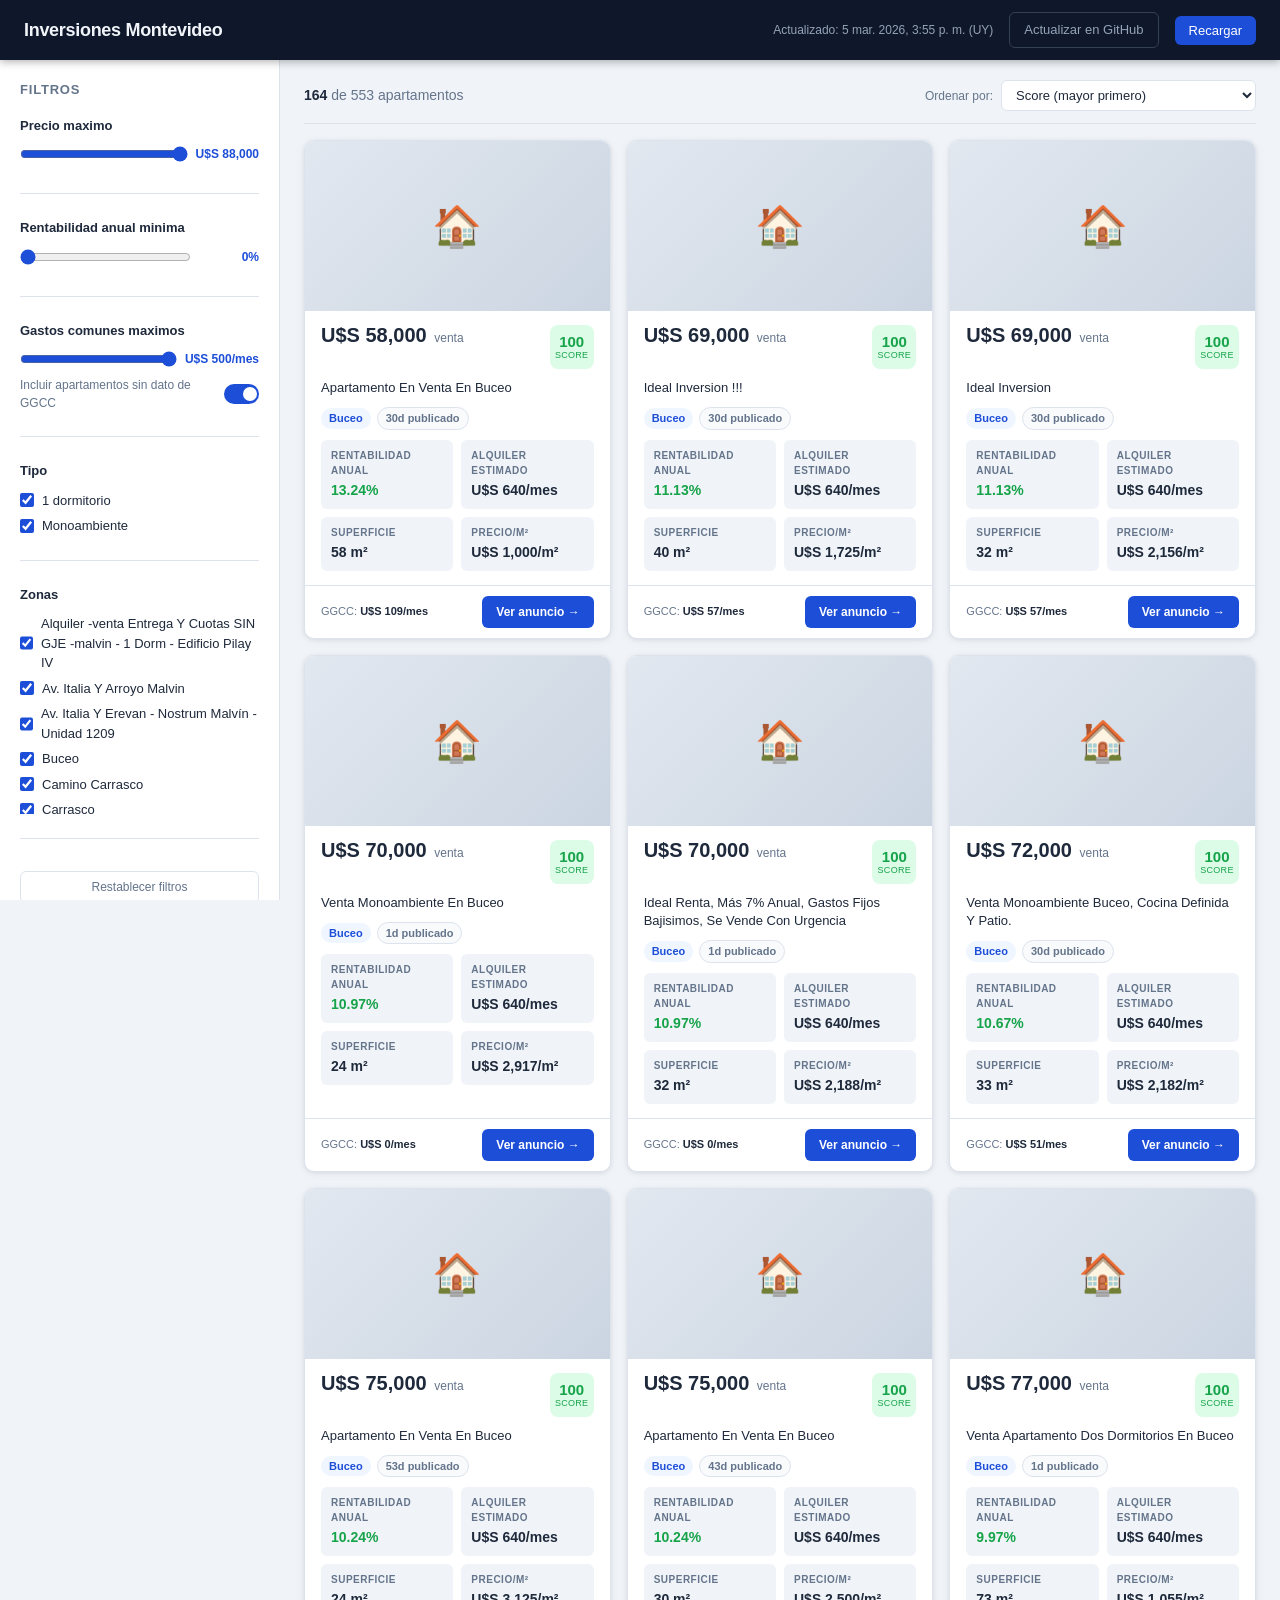
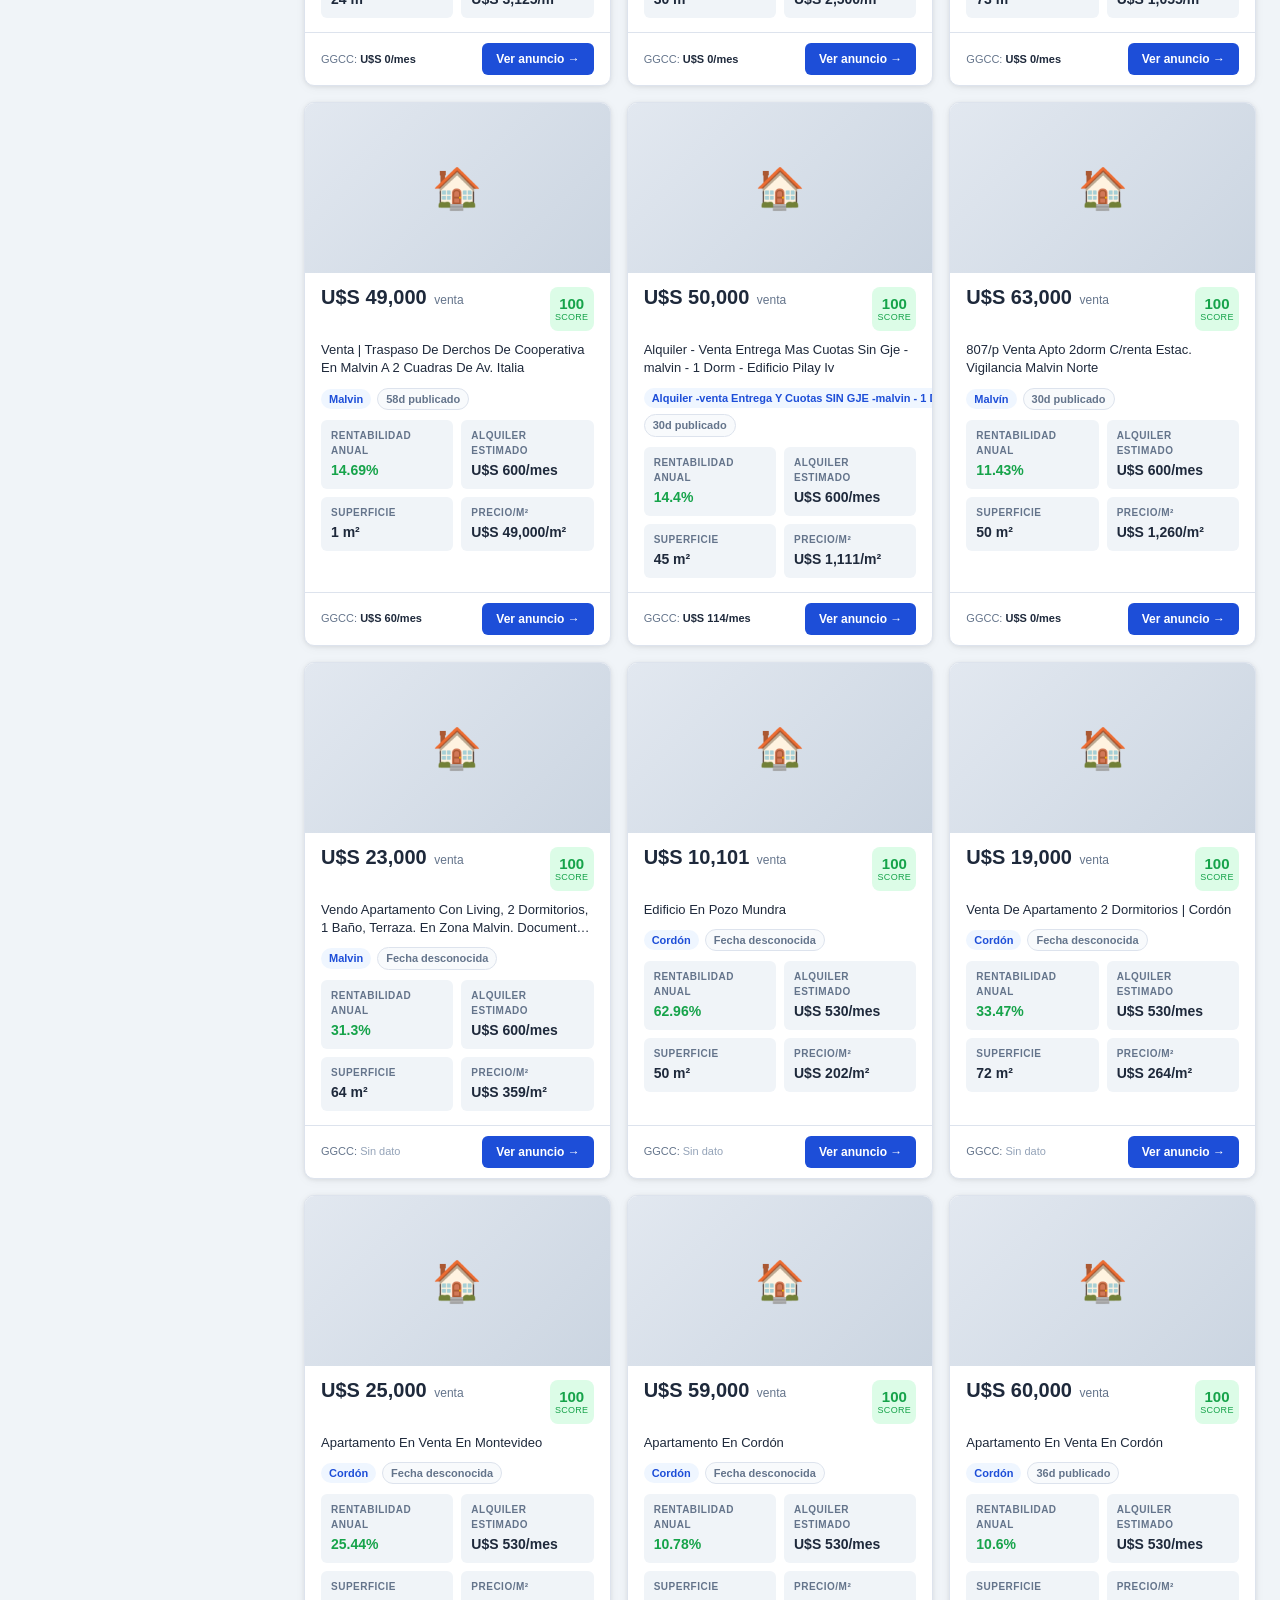
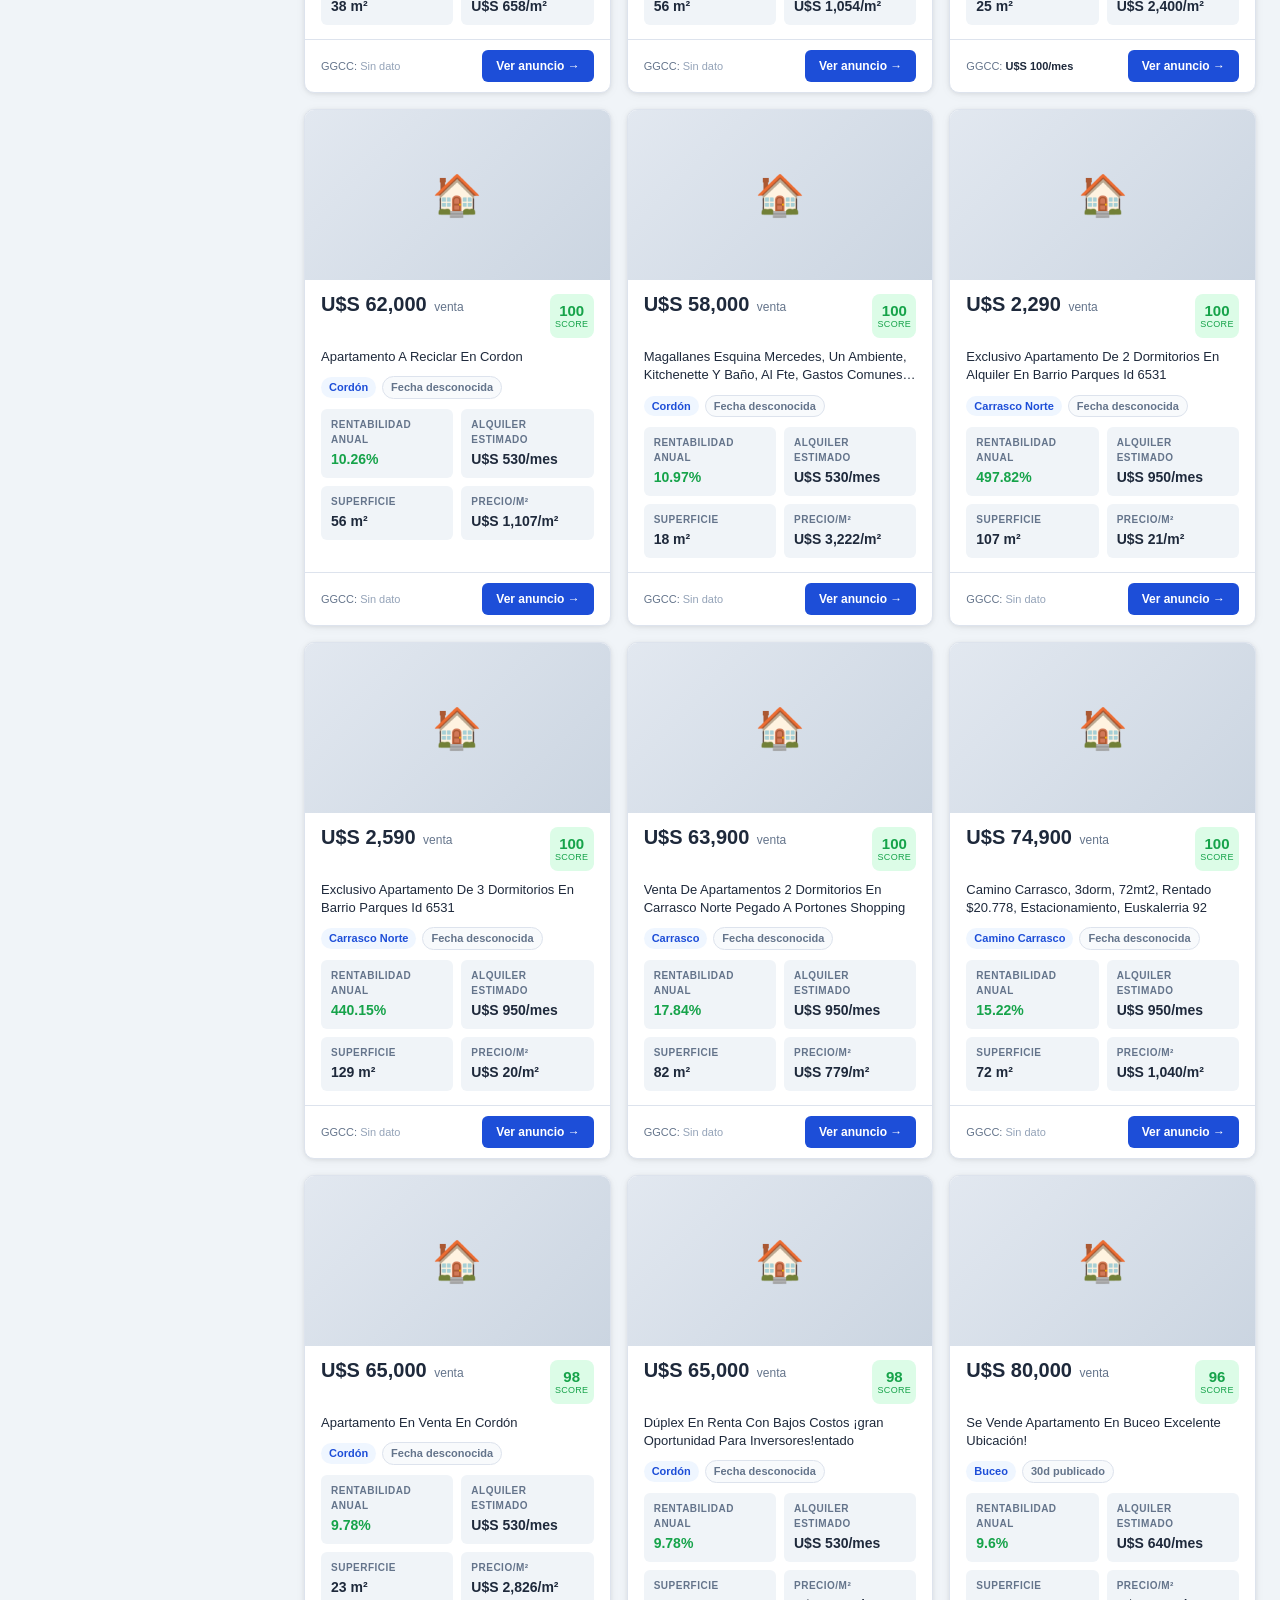
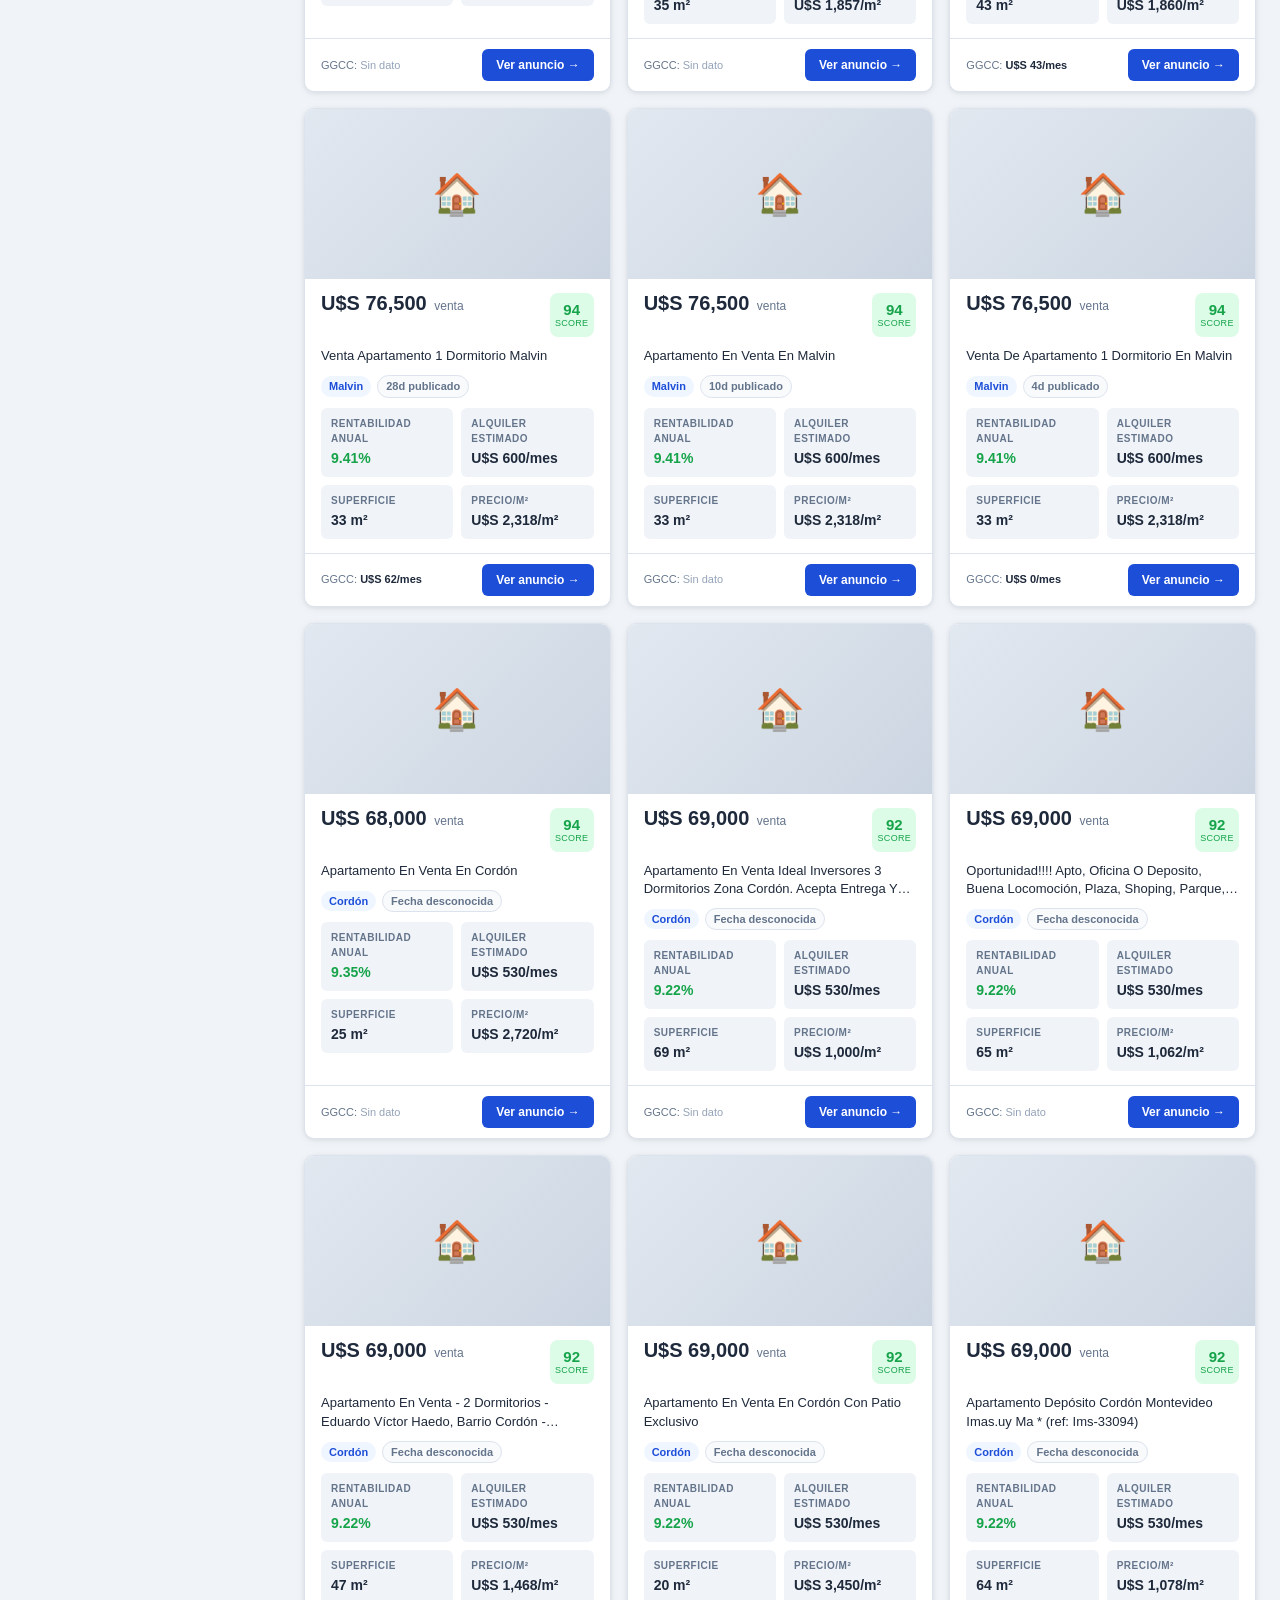
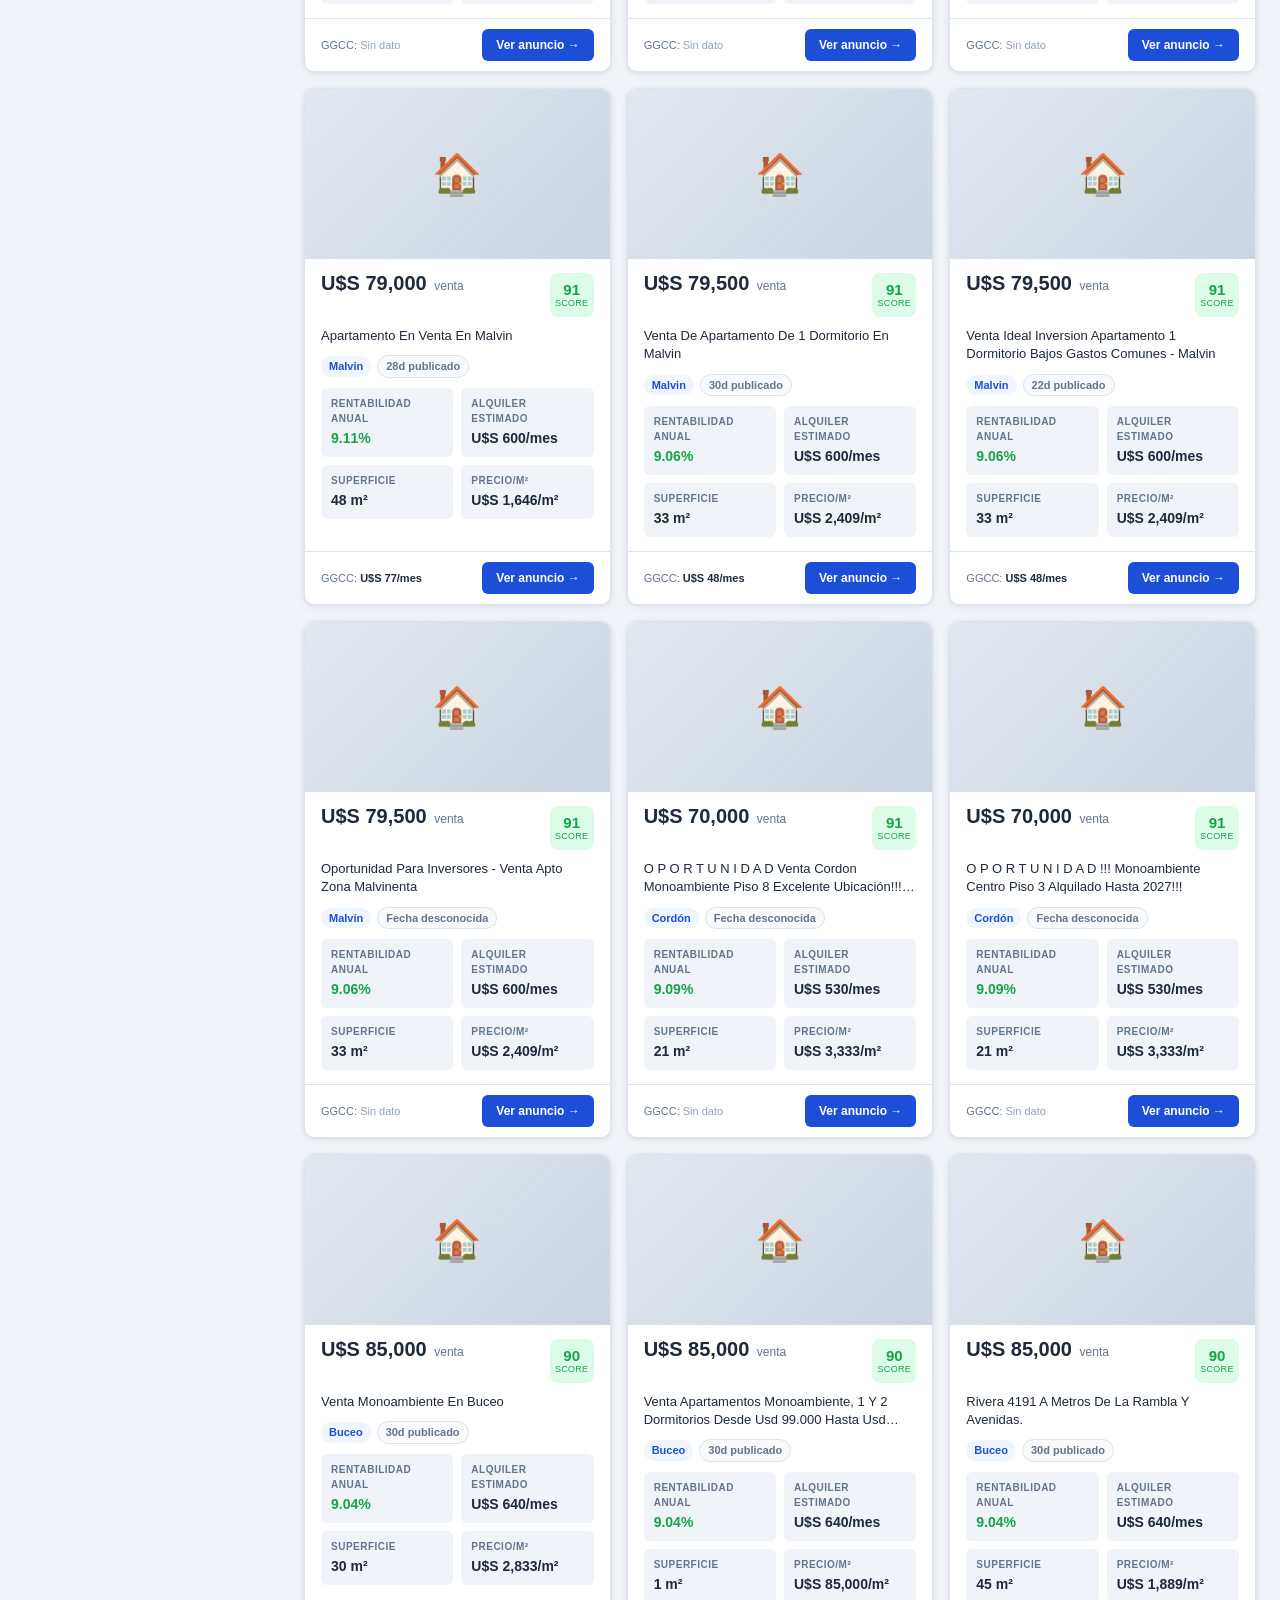
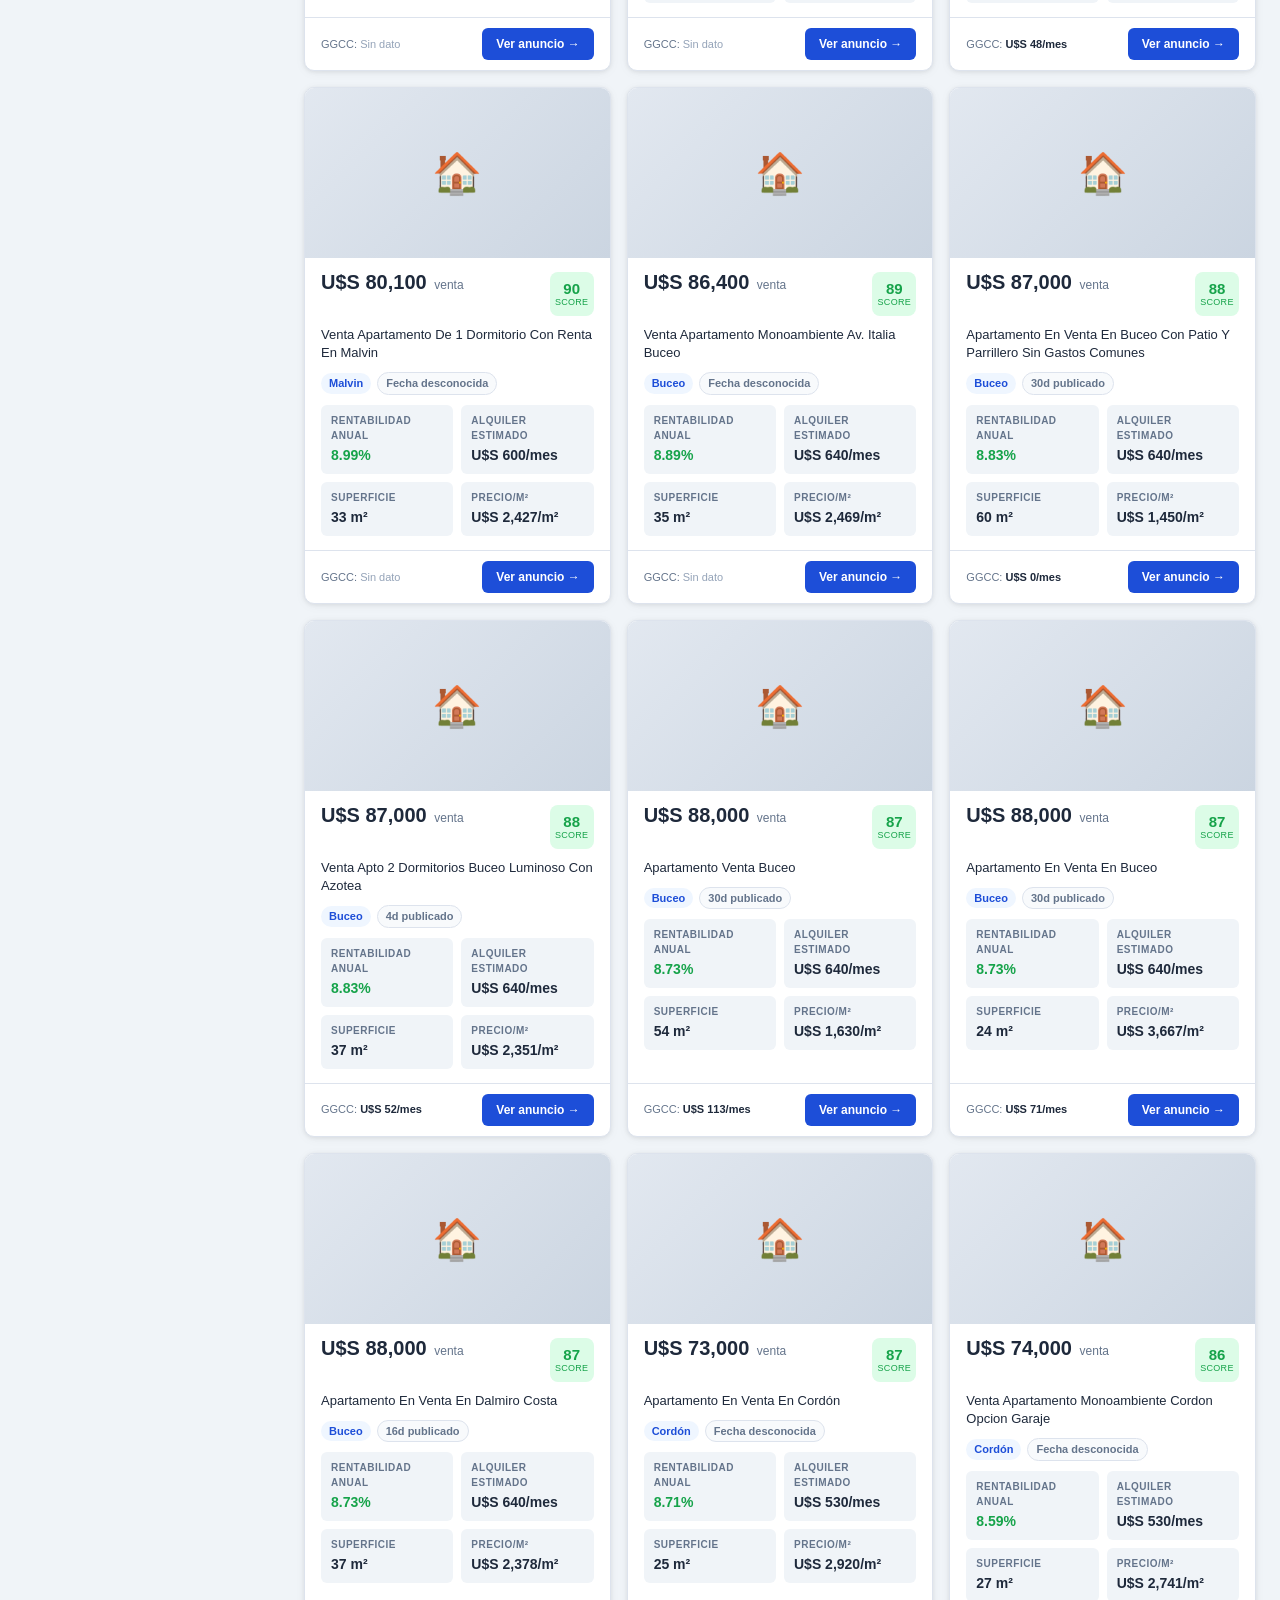
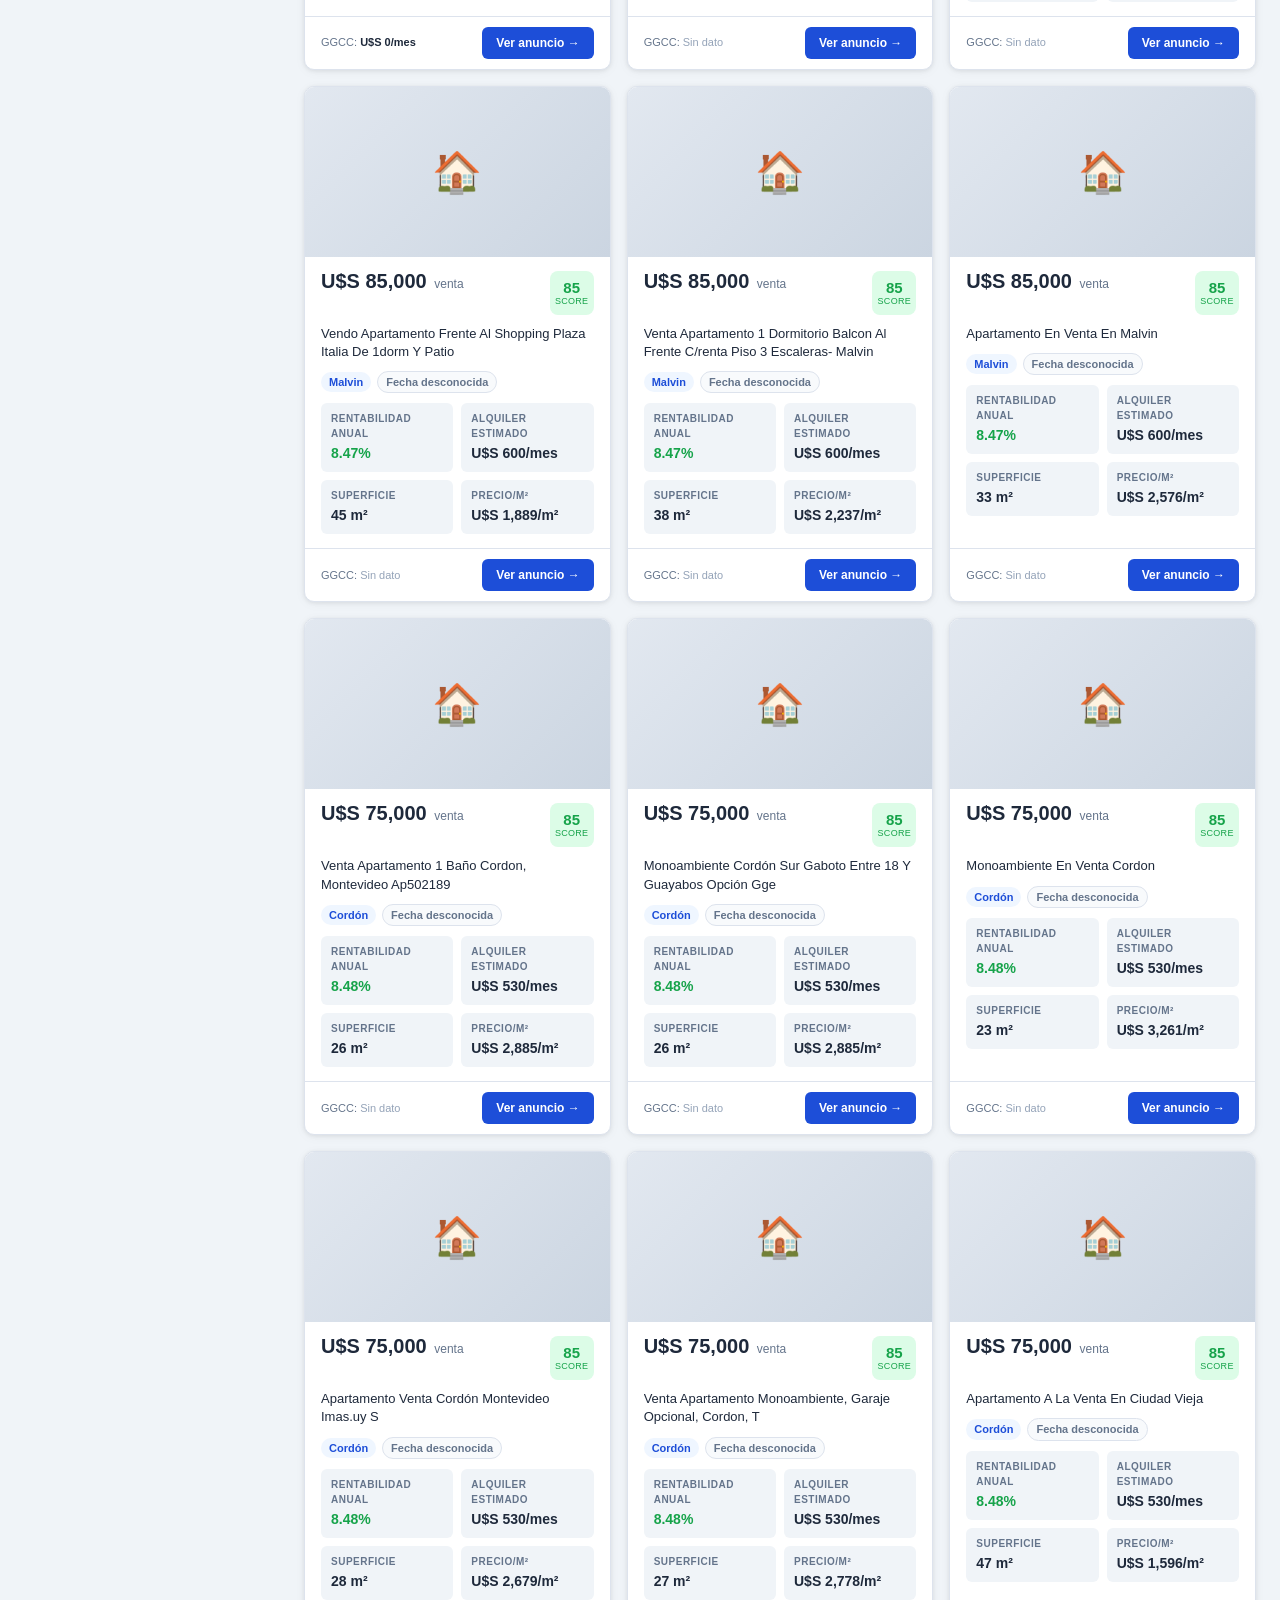
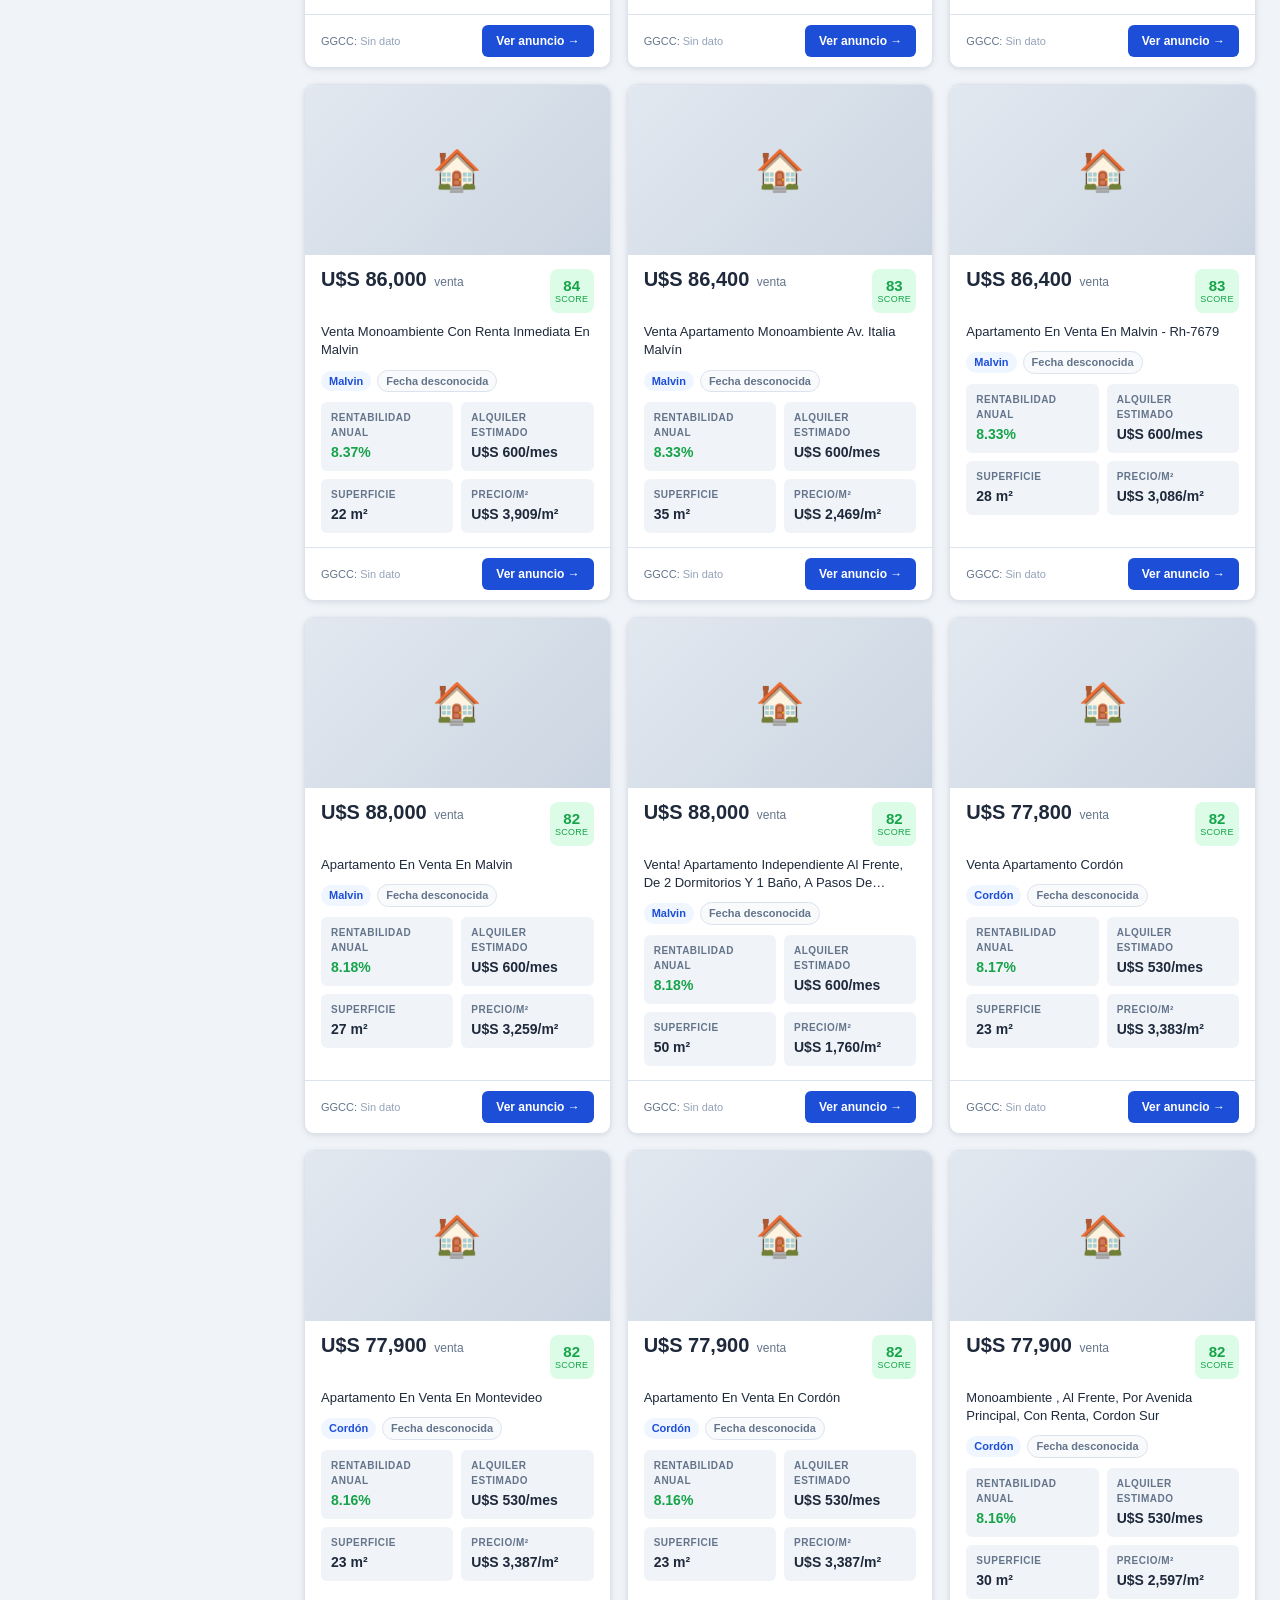
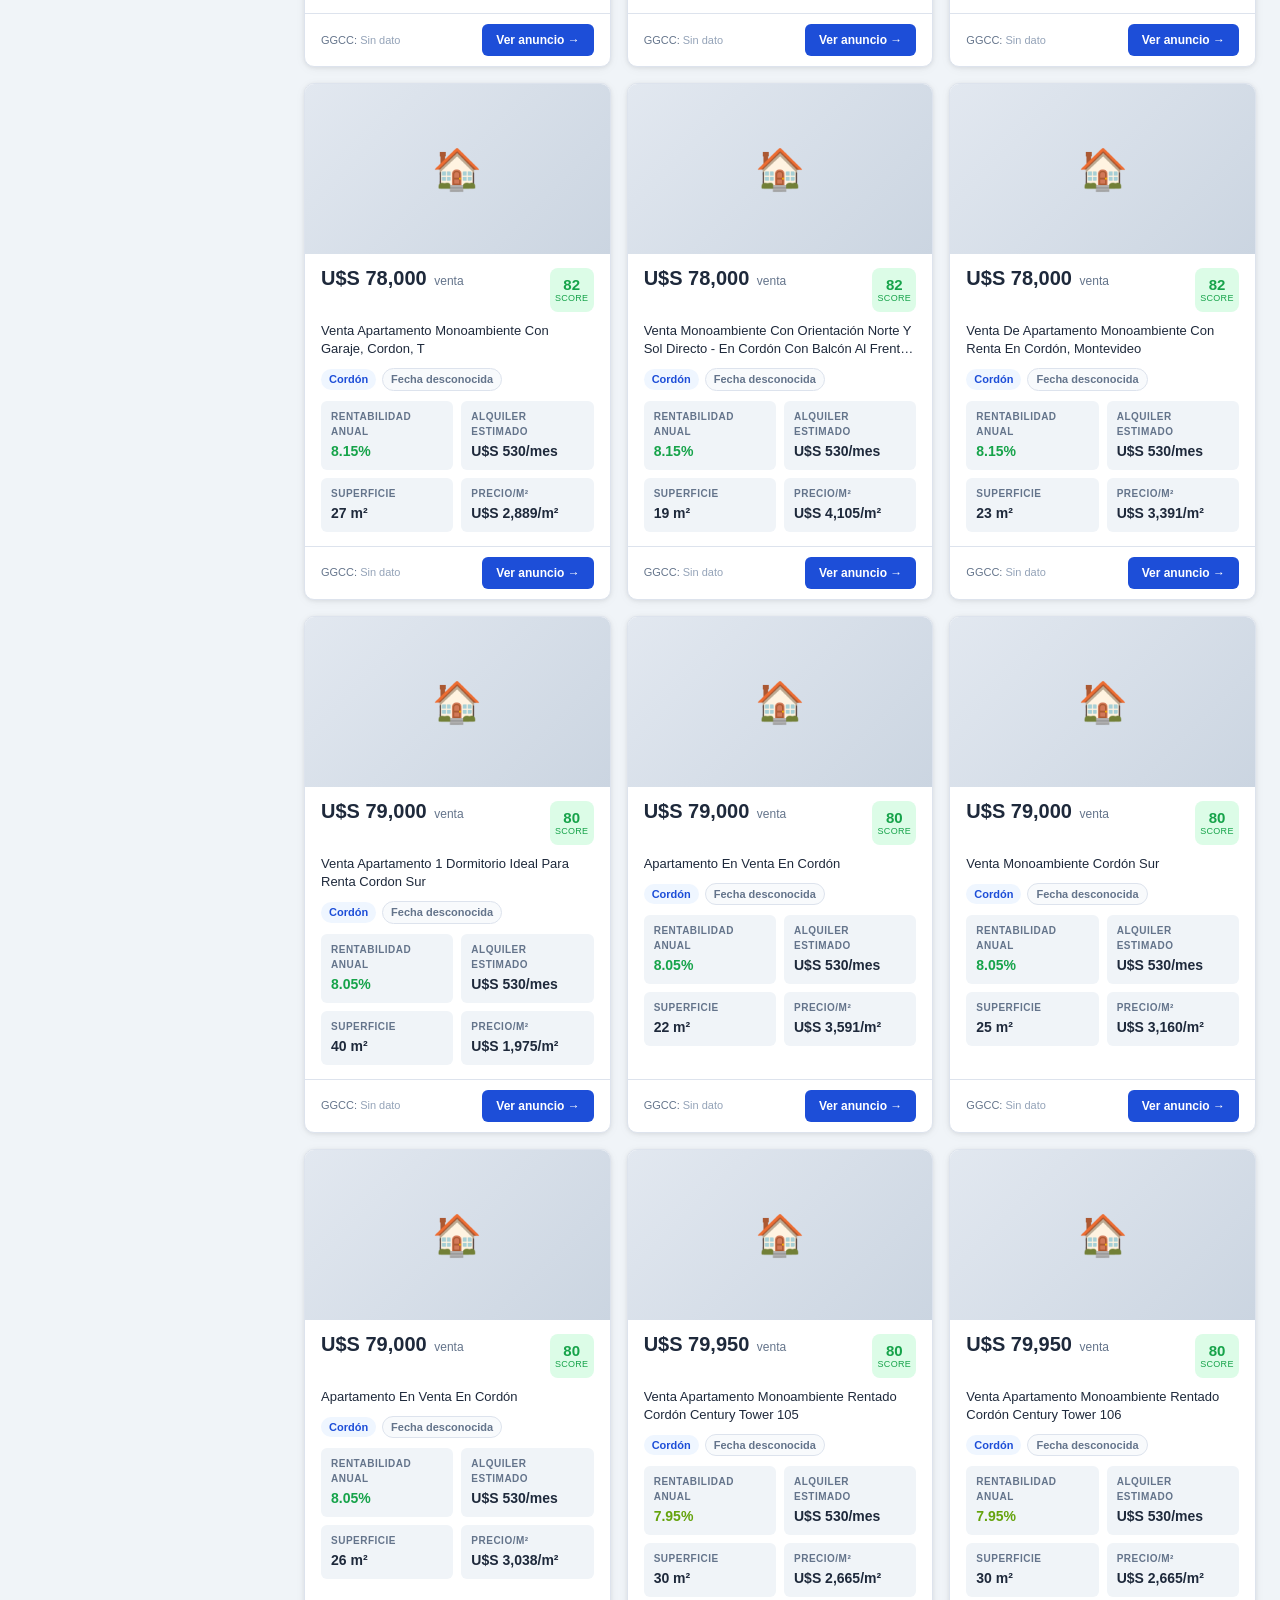
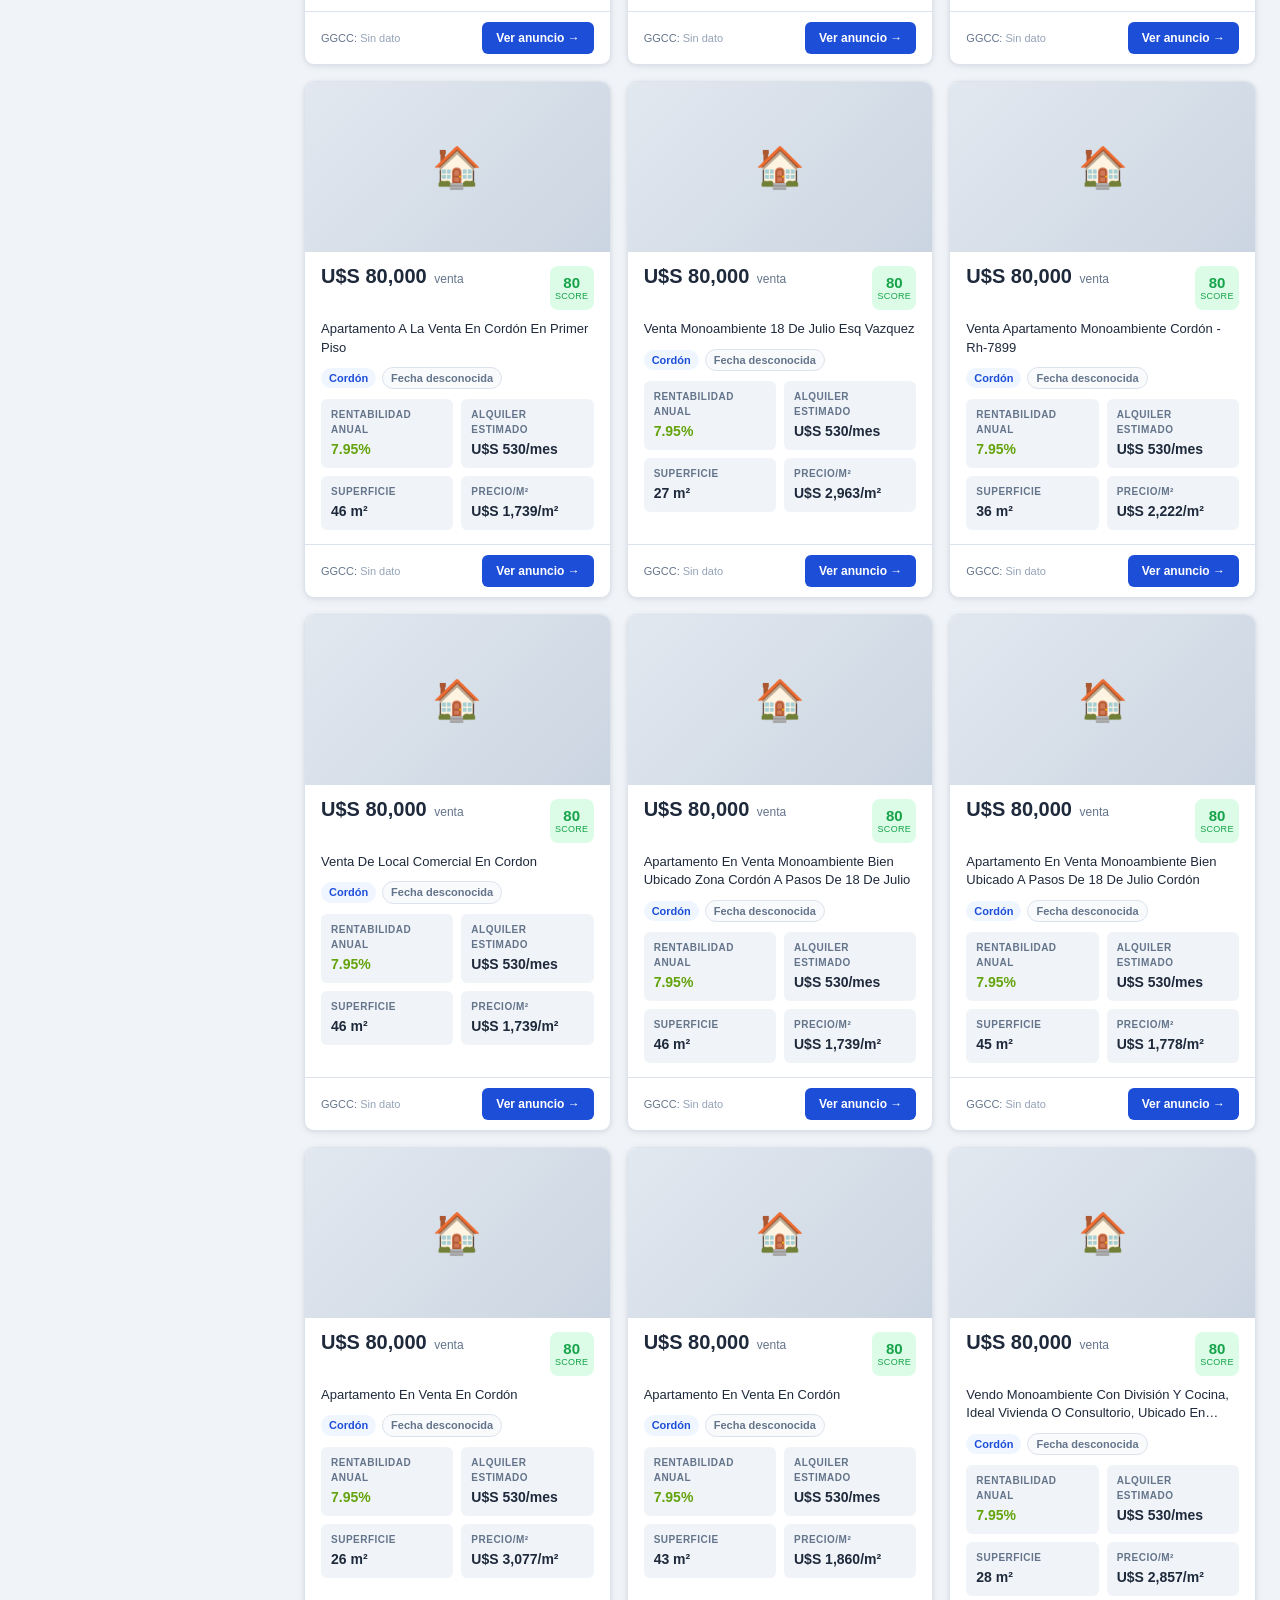
==== index.html @ 60249710 "primera version funcional" ====
<!DOCTYPE html>
<html lang="es">
<head>
  <meta charset="UTF-8" />
  <meta name="viewport" content="width=device-width, initial-scale=1.0" />
  <title>Inversiones MVD</title>
  <link rel="stylesheet" href="style.css" />
</head>
<body>

<!-- ─── Header ─────────────────────────────────────────────────────────────── -->
<header>
  <h1>Inversiones Montevideo</h1>
  <div class="meta">
    <span id="last-updated">Cargando...</span>
    <a href="https://github.com/chematos/inversiones/actions/workflows/scrape.yml"
       target="_blank" rel="noopener" class="btn btn-ghost" title="Ejecutar scraper en GitHub Actions">
      Actualizar en GitHub
    </a>
    <button id="btn-reload" class="btn" title="Recargar datos del JSON actual">
      Recargar
    </button>
  </div>
</header>

<!-- ─── Layout principal ────────────────────────────────────────────────────── -->
<div class="layout">

  <!-- Sidebar filtros -->
  <aside class="filters">
    <h2>Filtros</h2>

    <!-- Precio maximo -->
    <div class="filter-section">
      <span class="filter-label">Precio maximo</span>
      <div class="range-row">
        <input type="range" id="price-max" min="30000" max="88000" step="1000" value="88000" />
        <span class="range-val" id="price-max-val">U$S 88,000</span>
      </div>
    </div>

    <!-- Rentabilidad minima -->
    <div class="filter-section">
      <span class="filter-label">Rentabilidad anual minima</span>
      <div class="range-row">
        <input type="range" id="rent-min" min="0" max="15" step="0.5" value="0" />
        <span class="range-val" id="rent-min-val">0%</span>
      </div>
    </div>

    <!-- Gastos comunes maximos -->
    <div class="filter-section">
      <span class="filter-label">Gastos comunes maximos</span>
      <div class="range-row">
        <input type="range" id="ggcc-max" min="0" max="500" step="10" value="500" />
        <span class="range-val" id="ggcc-max-val">U$S 500/mes</span>
      </div>
      <div class="toggle-row">
        <span class="toggle-label">Incluir apartamentos sin dato de GGCC</span>
        <label class="toggle">
          <input type="checkbox" id="ggcc-unknown" checked />
          <span class="toggle-slider"></span>
        </label>
      </div>
    </div>

    <!-- Tipo de habitacion -->
    <div class="filter-section">
      <span class="filter-label">Tipo</span>
      <div class="checkbox-group filter-rooms">
        <div class="checkbox-item">
          <input type="checkbox" id="filter-1dorm" checked />
          <label for="filter-1dorm">1 dormitorio</label>
        </div>
        <div class="checkbox-item">
          <input type="checkbox" id="filter-mono" checked />
          <label for="filter-mono">Monoambiente</label>
        </div>
      </div>
    </div>

    <!-- Zonas -->
    <div class="filter-section">
      <span class="filter-label">Zonas</span>
      <div id="zone-checkboxes" class="checkbox-group">
        <!-- Generado dinamicamente por app.js -->
      </div>
    </div>

    <button id="btn-reset" class="btn-reset">Restablecer filtros</button>
  </aside>

  <!-- Contenido principal -->
  <main>
    <div class="results-header">
      <span id="results-count"><strong>0</strong> apartamentos</span>
      <div class="sort-row">
        <label for="sort">Ordenar por:</label>
        <select id="sort">
          <option value="score">Score (mayor primero)</option>
          <option value="rent">Rentabilidad % (mayor primero)</option>
          <option value="price-asc">Precio (menor primero)</option>
          <option value="price-desc">Precio (mayor primero)</option>
          <option value="m2">Precio/m² (menor primero)</option>
          <option value="days">Dias publicado (mas tiempo primero)</option>
        </select>
      </div>
    </div>

    <div id="cards-grid">
      <!-- Cards generadas por app.js -->
    </div>
  </main>

</div>

<script src="app.js"></script>
</body>
</html>
---- style.css ----
/* ─── Variables ─────────────────────────────────────────────────────────────── */
:root {
  --bg: #f0f4f8;
  --surface: #ffffff;
  --border: #dde3ed;
  --text: #1e293b;
  --text-muted: #64748b;
  --primary: #1d4ed8;
  --primary-light: #eff6ff;
  --header-bg: #0f172a;
  --header-text: #f1f5f9;

  --score-high: #16a34a;
  --score-high-bg: #dcfce7;
  --score-mid: #d97706;
  --score-mid-bg: #fef3c7;
  --score-low: #dc2626;
  --score-low-bg: #fee2e2;

  --rent-excellent: #16a34a;
  --rent-good: #65a30d;
  --rent-ok: #d97706;
  --rent-poor: #dc2626;

  --radius: 10px;
  --shadow: 0 1px 4px rgba(0,0,0,0.08), 0 2px 12px rgba(0,0,0,0.04);
  --shadow-hover: 0 4px 16px rgba(0,0,0,0.12);
}

/* ─── Reset / Base ───────────────────────────────────────────────────────────── */
*, *::before, *::after { box-sizing: border-box; margin: 0; padding: 0; }

body {
  font-family: -apple-system, BlinkMacSystemFont, "Segoe UI", Roboto, sans-serif;
  background: var(--bg);
  color: var(--text);
  min-height: 100vh;
  font-size: 14px;
  line-height: 1.5;
}

/* ─── Header ─────────────────────────────────────────────────────────────────── */
header {
  background: var(--header-bg);
  color: var(--header-text);
  padding: 0 24px;
  height: 60px;
  display: flex;
  align-items: center;
  justify-content: space-between;
  position: sticky;
  top: 0;
  z-index: 100;
  box-shadow: 0 2px 8px rgba(0,0,0,0.3);
}

header h1 {
  font-size: 18px;
  font-weight: 700;
  letter-spacing: -0.3px;
}

header .meta {
  display: flex;
  align-items: center;
  gap: 16px;
}

#last-updated {
  font-size: 12px;
  color: #94a3b8;
}

.btn {
  background: var(--primary);
  color: white;
  border: none;
  padding: 7px 14px;
  border-radius: 6px;
  font-size: 13px;
  font-weight: 500;
  cursor: pointer;
  text-decoration: none;
  display: inline-flex;
  align-items: center;
  gap: 6px;
  transition: background 0.15s;
}
.btn:hover { background: #1e40af; }
.btn.btn-ghost {
  background: transparent;
  border: 1px solid #334155;
  color: #94a3b8;
}
.btn.btn-ghost:hover { border-color: #64748b; color: #cbd5e1; }

/* ─── Layout ─────────────────────────────────────────────────────────────────── */
.layout {
  display: grid;
  grid-template-columns: 280px 1fr;
  gap: 0;
  min-height: calc(100vh - 60px);
}

/* ─── Sidebar Filtros ────────────────────────────────────────────────────────── */
aside.filters {
  background: var(--surface);
  border-right: 1px solid var(--border);
  padding: 20px;
  overflow-y: auto;
  position: sticky;
  top: 60px;
  height: calc(100vh - 60px);
}

aside.filters h2 {
  font-size: 13px;
  font-weight: 700;
  text-transform: uppercase;
  letter-spacing: 0.8px;
  color: var(--text-muted);
  margin-bottom: 16px;
}

.filter-section {
  margin-bottom: 24px;
  padding-bottom: 24px;
  border-bottom: 1px solid var(--border);
}
.filter-section:last-child { border-bottom: none; margin-bottom: 0; }

.filter-label {
  font-size: 13px;
  font-weight: 600;
  color: var(--text);
  margin-bottom: 10px;
  display: block;
}

/* Sliders */
.range-row {
  display: flex;
  align-items: center;
  gap: 8px;
  margin-bottom: 6px;
}
.range-row input[type="range"] {
  flex: 1;
  accent-color: var(--primary);
  cursor: pointer;
}
.range-val {
  font-size: 12px;
  font-weight: 600;
  color: var(--primary);
  min-width: 60px;
  text-align: right;
}

/* Checkboxes */
.checkbox-group {
  display: flex;
  flex-direction: column;
  gap: 6px;
  max-height: 200px;
  overflow-y: auto;
}
.checkbox-item {
  display: flex;
  align-items: center;
  gap: 8px;
  cursor: pointer;
}
.checkbox-item input[type="checkbox"] {
  accent-color: var(--primary);
  width: 14px;
  height: 14px;
  cursor: pointer;
}
.checkbox-item label {
  font-size: 13px;
  cursor: pointer;
  color: var(--text);
}

/* Toggle para "sin dato" */
.toggle-row {
  display: flex;
  align-items: center;
  justify-content: space-between;
  margin-top: 8px;
}
.toggle-label {
  font-size: 12px;
  color: var(--text-muted);
}
.toggle {
  position: relative;
  width: 36px;
  height: 20px;
}
.toggle input { opacity: 0; width: 0; height: 0; }
.toggle-slider {
  position: absolute;
  inset: 0;
  background: #cbd5e1;
  border-radius: 20px;
  cursor: pointer;
  transition: background 0.2s;
}
.toggle-slider::before {
  content: "";
  position: absolute;
  width: 14px;
  height: 14px;
  left: 3px;
  top: 3px;
  background: white;
  border-radius: 50%;
  transition: transform 0.2s;
}
.toggle input:checked + .toggle-slider { background: var(--primary); }
.toggle input:checked + .toggle-slider::before { transform: translateX(16px); }

.btn-reset {
  width: 100%;
  background: transparent;
  border: 1px solid var(--border);
  color: var(--text-muted);
  padding: 8px;
  border-radius: 6px;
  font-size: 12px;
  cursor: pointer;
  margin-top: 8px;
  transition: all 0.15s;
}
.btn-reset:hover { border-color: var(--primary); color: var(--primary); }

/* ─── Main contenido ─────────────────────────────────────────────────────────── */
main {
  padding: 20px 24px;
  overflow-y: auto;
}

.results-header {
  display: flex;
  align-items: center;
  justify-content: space-between;
  margin-bottom: 16px;
  padding-bottom: 12px;
  border-bottom: 1px solid var(--border);
}

#results-count {
  font-size: 14px;
  color: var(--text-muted);
}
#results-count strong { color: var(--text); }

.sort-row {
  display: flex;
  align-items: center;
  gap: 8px;
}
.sort-row label { font-size: 12px; color: var(--text-muted); }
.sort-row select {
  border: 1px solid var(--border);
  border-radius: 6px;
  padding: 6px 10px;
  font-size: 13px;
  background: var(--surface);
  color: var(--text);
  cursor: pointer;
}

/* ─── Grid de cards ──────────────────────────────────────────────────────────── */
#cards-grid {
  display: grid;
  grid-template-columns: repeat(auto-fill, minmax(300px, 1fr));
  gap: 16px;
}

/* ─── Card ───────────────────────────────────────────────────────────────────── */
.apt-card {
  background: var(--surface);
  border: 1px solid var(--border);
  border-radius: var(--radius);
  box-shadow: var(--shadow);
  overflow: hidden;
  display: flex;
  flex-direction: column;
  transition: box-shadow 0.18s, transform 0.18s;
}
.apt-card:hover {
  box-shadow: var(--shadow-hover);
  transform: translateY(-2px);
}

.card-img {
  width: 100%;
  height: 170px;
  object-fit: cover;
  background: #e2e8f0;
  display: block;
}
.card-img-placeholder {
  width: 100%;
  height: 170px;
  background: linear-gradient(135deg, #e2e8f0 0%, #cbd5e1 100%);
  display: flex;
  align-items: center;
  justify-content: center;
  font-size: 40px;
  color: #94a3b8;
}

.card-body {
  padding: 14px 16px;
  flex: 1;
  display: flex;
  flex-direction: column;
  gap: 10px;
}

.card-top {
  display: flex;
  align-items: flex-start;
  justify-content: space-between;
  gap: 8px;
}

.card-price {
  font-size: 20px;
  font-weight: 700;
  color: var(--text);
  line-height: 1;
}
.card-price small {
  font-size: 12px;
  font-weight: 400;
  color: var(--text-muted);
  margin-left: 2px;
}

/* Score badge */
.score-badge {
  flex-shrink: 0;
  width: 44px;
  height: 44px;
  border-radius: 8px;
  display: flex;
  flex-direction: column;
  align-items: center;
  justify-content: center;
  font-weight: 700;
  font-size: 15px;
  line-height: 1;
}
.score-badge span {
  font-size: 9px;
  font-weight: 500;
  text-transform: uppercase;
  letter-spacing: 0.3px;
  margin-top: 2px;
}
.score-high { background: var(--score-high-bg); color: var(--score-high); }
.score-mid  { background: var(--score-mid-bg);  color: var(--score-mid); }
.score-low  { background: var(--score-low-bg);  color: var(--score-low); }

.card-title {
  font-size: 13px;
  font-weight: 500;
  color: var(--text);
  line-height: 1.4;
  display: -webkit-box;
  -webkit-line-clamp: 2;
  -webkit-box-orient: vertical;
  overflow: hidden;
}

/* Pills de zona y source */
.card-badges {
  display: flex;
  flex-wrap: wrap;
  gap: 6px;
  align-items: center;
}
.badge {
  font-size: 11px;
  font-weight: 600;
  padding: 2px 8px;
  border-radius: 20px;
  white-space: nowrap;
}
.badge-zone { background: var(--primary-light); color: var(--primary); }
.badge-days { background: #f8fafc; color: var(--text-muted); border: 1px solid var(--border); }

/* Stats row */
.card-stats {
  display: grid;
  grid-template-columns: 1fr 1fr;
  gap: 8px;
}
.stat {
  background: var(--bg);
  border-radius: 6px;
  padding: 8px 10px;
}
.stat-label {
  font-size: 10px;
  font-weight: 600;
  text-transform: uppercase;
  letter-spacing: 0.5px;
  color: var(--text-muted);
  margin-bottom: 2px;
}
.stat-value {
  font-size: 14px;
  font-weight: 700;
  color: var(--text);
}
.stat-value.rent-excellent { color: var(--rent-excellent); }
.stat-value.rent-good      { color: var(--rent-good); }
.stat-value.rent-ok        { color: var(--rent-ok); }
.stat-value.rent-poor      { color: var(--rent-poor); }
.stat-muted { color: var(--text-muted); font-weight: 500; font-size: 12px; }

.card-footer {
  padding: 10px 16px;
  border-top: 1px solid var(--border);
  display: flex;
  align-items: center;
  justify-content: space-between;
}

.btn-ver {
  background: var(--primary);
  color: white;
  text-decoration: none;
  padding: 7px 14px;
  border-radius: 6px;
  font-size: 12px;
  font-weight: 600;
  transition: background 0.15s;
}
.btn-ver:hover { background: #1e40af; }

.card-ggcc {
  font-size: 11px;
  color: var(--text-muted);
}
.card-ggcc strong { color: var(--text); }

/* ─── Estados ────────────────────────────────────────────────────────────────── */
.state-msg {
  grid-column: 1 / -1;
  text-align: center;
  padding: 60px 20px;
  color: var(--text-muted);
}
.state-msg h3 { font-size: 18px; margin-bottom: 8px; color: var(--text); }
.state-msg p  { font-size: 14px; }

/* ─── Responsive ─────────────────────────────────────────────────────────────── */
@media (max-width: 900px) {
  .layout {
    grid-template-columns: 1fr;
  }
  aside.filters {
    position: static;
    height: auto;
    border-right: none;
    border-bottom: 1px solid var(--border);
  }
  .checkbox-group { max-height: 150px; }
}

@media (max-width: 600px) {
  header { padding: 0 16px; }
  header h1 { font-size: 15px; }
  main { padding: 16px; }
  #cards-grid { grid-template-columns: 1fr; }
}

/* ─── Loading skeleton ───────────────────────────────────────────────────────── */
.skeleton {
  background: linear-gradient(90deg, #e2e8f0 25%, #f1f5f9 50%, #e2e8f0 75%);
  background-size: 200% 100%;
  animation: shimmer 1.4s infinite;
  border-radius: 4px;
}
@keyframes shimmer {
  0%   { background-position: 200% 0; }
  100% { background-position: -200% 0; }
}
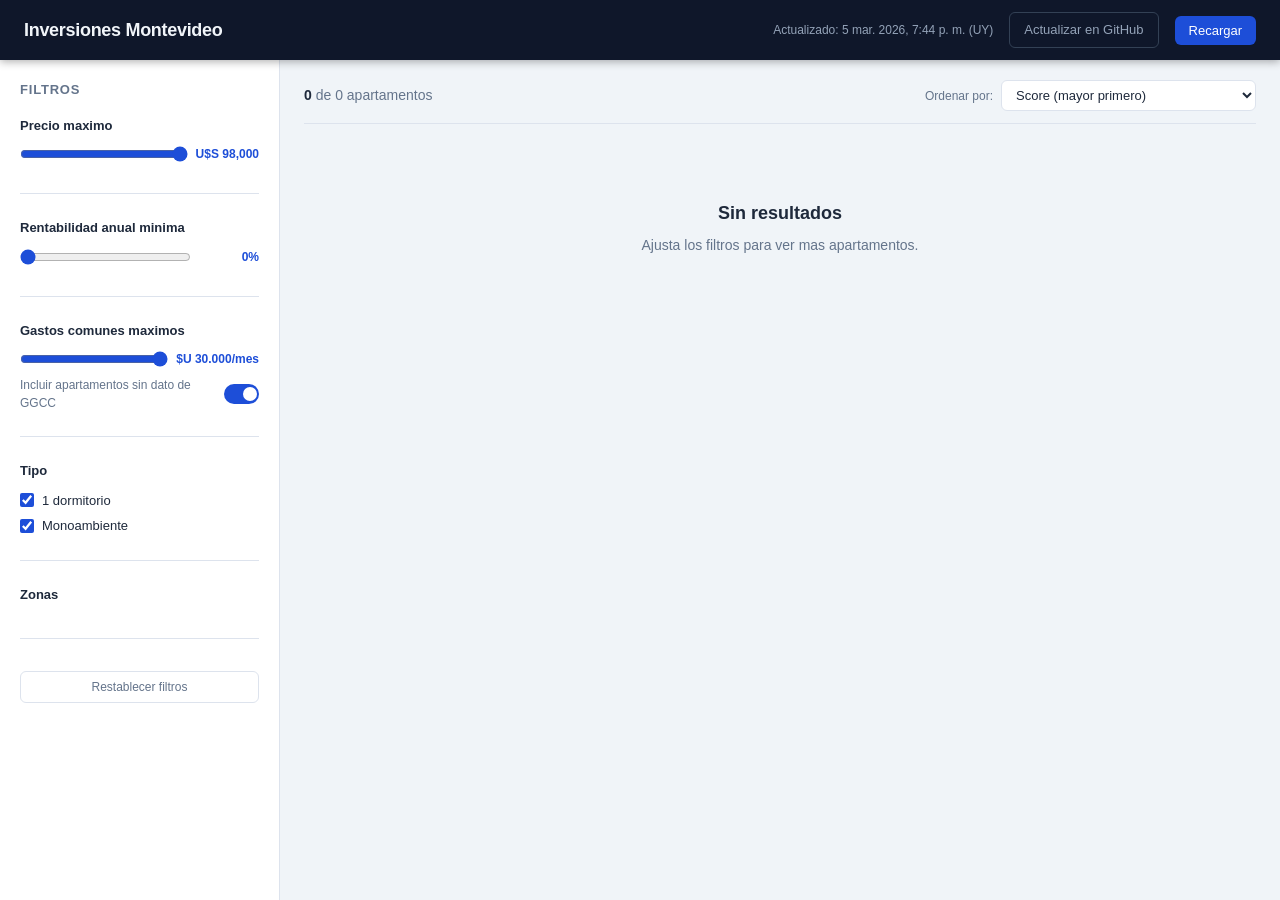
==== commit 04574e15: "paralelizacion" ====
--- a/index.html
+++ b/index.html
@@ -34,8 +34,8 @@
     <div class="filter-section">
       <span class="filter-label">Precio maximo</span>
       <div class="range-row">
-        <input type="range" id="price-max" min="30000" max="88000" step="1000" value="88000" />
-        <span class="range-val" id="price-max-val">U$S 88,000</span>
+        <input type="range" id="price-max" min="60000" max="98000" step="1000" value="98000" />
+        <span class="range-val" id="price-max-val">U$S 98,000</span>
       </div>
     </div>
 
@@ -52,8 +52,8 @@
     <div class="filter-section">
       <span class="filter-label">Gastos comunes maximos</span>
       <div class="range-row">
-        <input type="range" id="ggcc-max" min="0" max="500" step="10" value="500" />
-        <span class="range-val" id="ggcc-max-val">U$S 500/mes</span>
+        <input type="range" id="ggcc-max" min="0" max="30000" step="500" value="30000" />
+        <span class="range-val" id="ggcc-max-val">$U 30.000/mes</span>
       </div>
       <div class="toggle-row">
         <span class="toggle-label">Incluir apartamentos sin dato de GGCC</span>
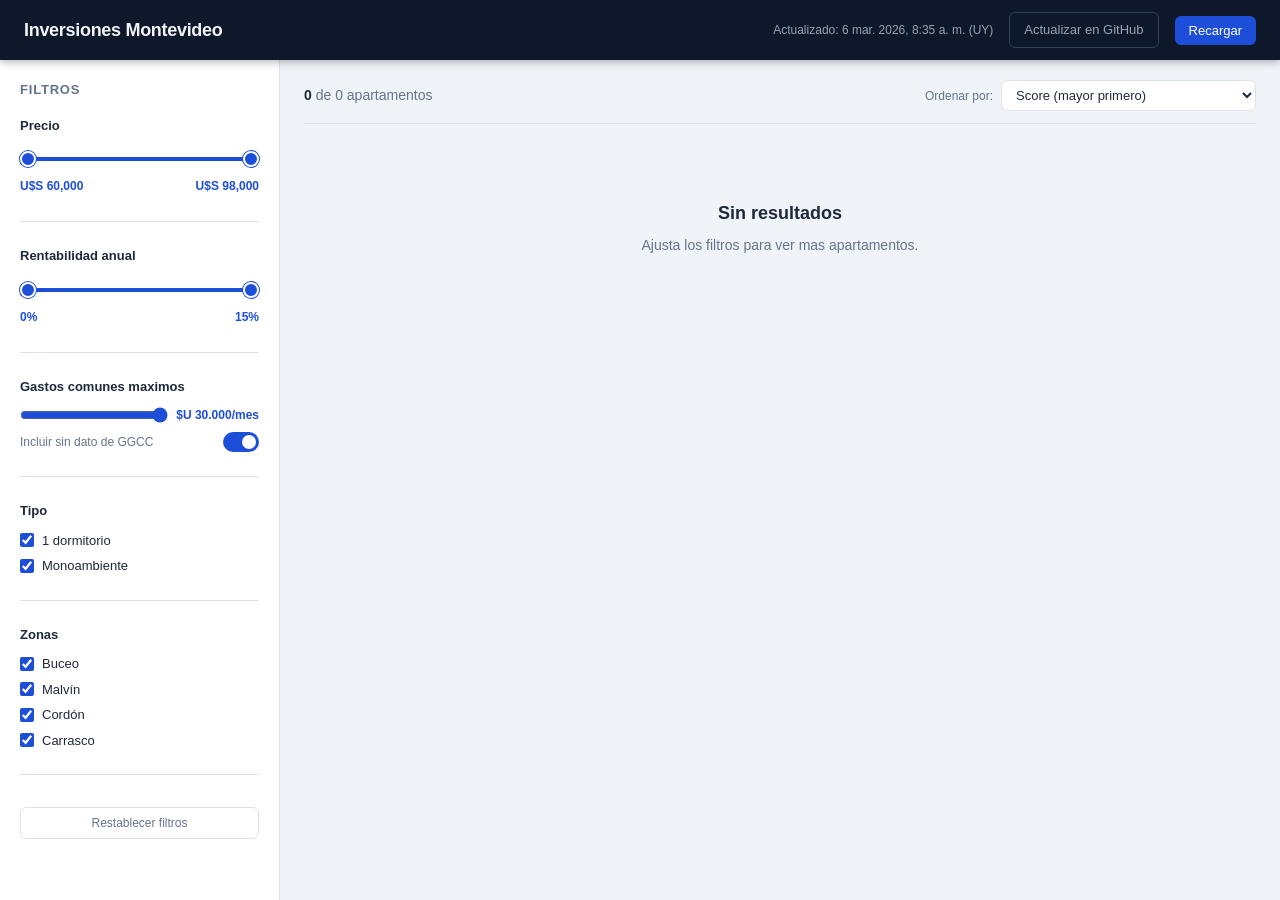
==== commit d9d5e029: "ml_api" ====
--- a/index.html
+++ b/index.html
@@ -30,21 +30,31 @@
   <aside class="filters">
     <h2>Filtros</h2>
 
-    <!-- Precio maximo -->
+    <!-- Precio -->
     <div class="filter-section">
-      <span class="filter-label">Precio maximo</span>
-      <div class="range-row">
-        <input type="range" id="price-max" min="60000" max="98000" step="1000" value="98000" />
-        <span class="range-val" id="price-max-val">U$S 98,000</span>
+      <span class="filter-label">Precio</span>
+      <div class="dual-range-wrap">
+        <div class="dual-track"><div class="dual-fill" id="price-fill"></div></div>
+        <input type="range" class="dual-input" id="price-min" min="60000" max="98000" step="1000" value="60000" />
+        <input type="range" class="dual-input" id="price-max" min="60000" max="98000" step="1000" value="98000" />
+      </div>
+      <div class="dual-vals">
+        <span id="price-min-val">U$S 60,000</span>
+        <span id="price-max-val">U$S 98,000</span>
       </div>
     </div>
 
-    <!-- Rentabilidad minima -->
+    <!-- Rentabilidad -->
     <div class="filter-section">
-      <span class="filter-label">Rentabilidad anual minima</span>
-      <div class="range-row">
-        <input type="range" id="rent-min" min="0" max="15" step="0.5" value="0" />
-        <span class="range-val" id="rent-min-val">0%</span>
+      <span class="filter-label">Rentabilidad anual</span>
+      <div class="dual-range-wrap">
+        <div class="dual-track"><div class="dual-fill" id="rent-fill"></div></div>
+        <input type="range" class="dual-input" id="rent-min" min="0" max="15" step="0.5" value="0" />
+        <input type="range" class="dual-input" id="rent-max" min="0" max="15" step="0.5" value="15" />
+      </div>
+      <div class="dual-vals">
+        <span id="rent-min-val">0%</span>
+        <span id="rent-max-val">15%</span>
       </div>
     </div>
 
@@ -56,7 +66,7 @@
         <span class="range-val" id="ggcc-max-val">$U 30.000/mes</span>
       </div>
       <div class="toggle-row">
-        <span class="toggle-label">Incluir apartamentos sin dato de GGCC</span>
+        <span class="toggle-label">Incluir sin dato de GGCC</span>
         <label class="toggle">
           <input type="checkbox" id="ggcc-unknown" checked />
           <span class="toggle-slider"></span>
@@ -82,8 +92,23 @@
     <!-- Zonas -->
     <div class="filter-section">
       <span class="filter-label">Zonas</span>
-      <div id="zone-checkboxes" class="checkbox-group">
-        <!-- Generado dinamicamente por app.js -->
+      <div class="checkbox-group">
+        <div class="checkbox-item">
+          <input type="checkbox" class="zone-cb" id="zone-buceo" value="buceo" checked />
+          <label for="zone-buceo">Buceo</label>
+        </div>
+        <div class="checkbox-item">
+          <input type="checkbox" class="zone-cb" id="zone-malvin" value="malvin" checked />
+          <label for="zone-malvin">Malvín</label>
+        </div>
+        <div class="checkbox-item">
+          <input type="checkbox" class="zone-cb" id="zone-cordon" value="cordon" checked />
+          <label for="zone-cordon">Cordón</label>
+        </div>
+        <div class="checkbox-item">
+          <input type="checkbox" class="zone-cb" id="zone-carrasco" value="carrasco" checked />
+          <label for="zone-carrasco">Carrasco</label>
+        </div>
       </div>
     </div>
 
--- a/style.css
+++ b/style.css
@@ -137,7 +137,7 @@
   display: block;
 }
 
-/* Sliders */
+/* Slider simple */
 .range-row {
   display: flex;
   align-items: center;
@@ -155,6 +155,72 @@
   color: var(--primary);
   min-width: 60px;
   text-align: right;
+}
+
+/* Dual range slider */
+.dual-range-wrap {
+  position: relative;
+  height: 28px;
+  margin-bottom: 4px;
+}
+.dual-track {
+  position: absolute;
+  top: 50%;
+  left: 0;
+  right: 0;
+  height: 4px;
+  transform: translateY(-50%);
+  background: #e2e8f0;
+  border-radius: 4px;
+  pointer-events: none;
+}
+.dual-fill {
+  position: absolute;
+  height: 100%;
+  background: var(--primary);
+  border-radius: 4px;
+}
+.dual-input {
+  position: absolute;
+  top: 50%;
+  left: 0;
+  width: 100%;
+  transform: translateY(-50%);
+  -webkit-appearance: none;
+  appearance: none;
+  background: transparent;
+  pointer-events: none;
+  height: 4px;
+  outline: none;
+}
+.dual-input::-webkit-slider-thumb {
+  -webkit-appearance: none;
+  width: 16px;
+  height: 16px;
+  border-radius: 50%;
+  background: var(--primary);
+  border: 2px solid white;
+  box-shadow: 0 0 0 1px var(--primary);
+  cursor: pointer;
+  pointer-events: auto;
+}
+.dual-input::-moz-range-thumb {
+  width: 16px;
+  height: 16px;
+  border-radius: 50%;
+  background: var(--primary);
+  border: 2px solid white;
+  box-shadow: 0 0 0 1px var(--primary);
+  cursor: pointer;
+  pointer-events: auto;
+}
+.dual-vals {
+  display: flex;
+  justify-content: space-between;
+  font-size: 12px;
+  font-weight: 600;
+  color: var(--primary);
+  margin-bottom: 2px;
 }
 
 /* Checkboxes */
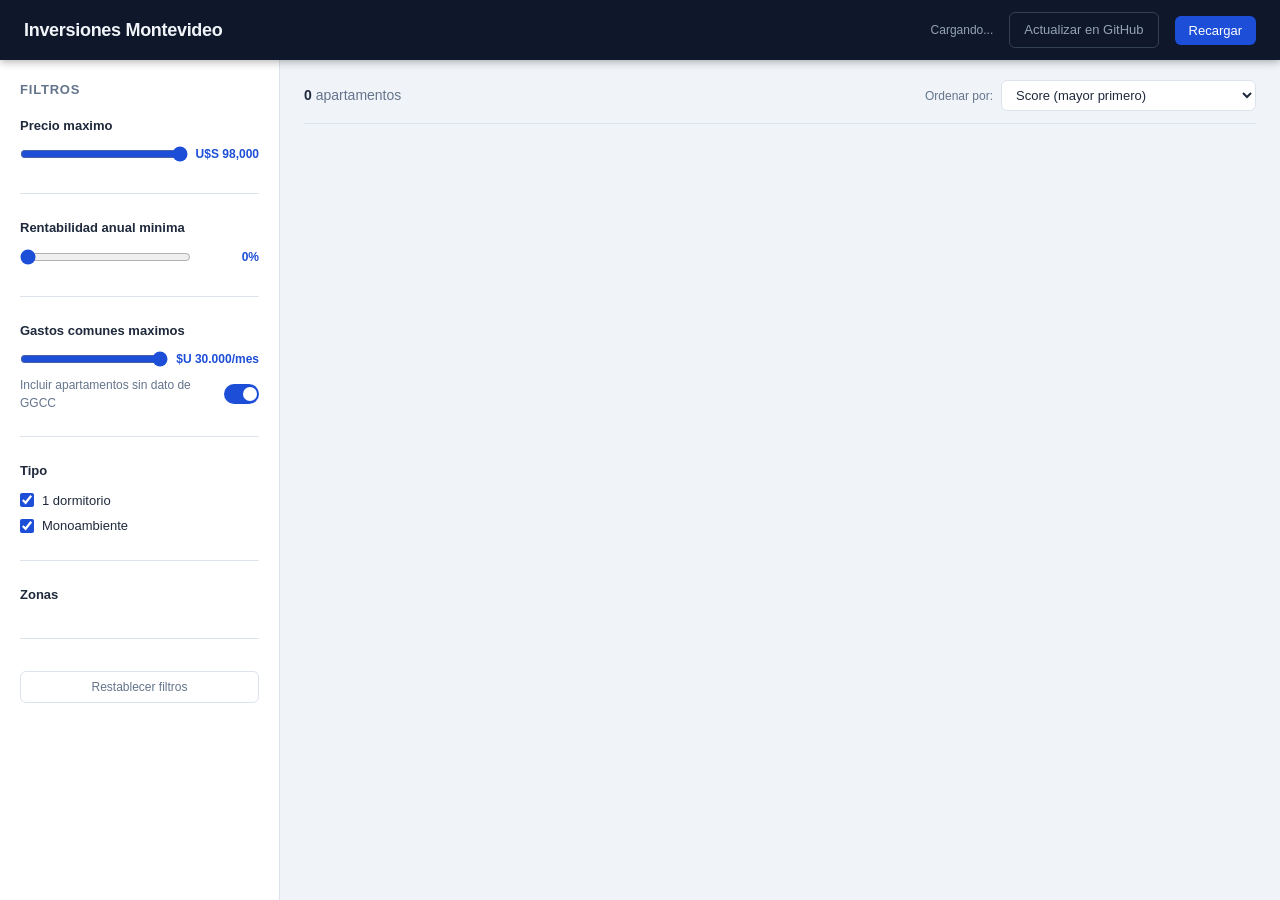
==== commit 5617df5f: "reduce scope" ====
--- a/index.html
+++ b/index.html
@@ -4,6 +4,7 @@
   <meta charset="UTF-8" />
   <meta name="viewport" content="width=device-width, initial-scale=1.0" />
   <title>Inversiones MVD</title>
+  <meta name="robots" content="noindex, nofollow" />
   <link rel="stylesheet" href="style.css" />
 </head>
 <body>
@@ -30,31 +31,21 @@
   <aside class="filters">
     <h2>Filtros</h2>
 
-    <!-- Precio -->
+    <!-- Precio maximo -->
     <div class="filter-section">
-      <span class="filter-label">Precio</span>
-      <div class="dual-range-wrap">
-        <div class="dual-track"><div class="dual-fill" id="price-fill"></div></div>
-        <input type="range" class="dual-input" id="price-min" min="60000" max="98000" step="1000" value="60000" />
-        <input type="range" class="dual-input" id="price-max" min="60000" max="98000" step="1000" value="98000" />
-      </div>
-      <div class="dual-vals">
-        <span id="price-min-val">U$S 60,000</span>
-        <span id="price-max-val">U$S 98,000</span>
+      <span class="filter-label">Precio maximo</span>
+      <div class="range-row">
+        <input type="range" id="price-max" min="75000" max="98000" step="1000" value="98000" />
+        <span class="range-val" id="price-max-val">U$S 98,000</span>
       </div>
     </div>
 
-    <!-- Rentabilidad -->
+    <!-- Rentabilidad minima -->
     <div class="filter-section">
-      <span class="filter-label">Rentabilidad anual</span>
-      <div class="dual-range-wrap">
-        <div class="dual-track"><div class="dual-fill" id="rent-fill"></div></div>
-        <input type="range" class="dual-input" id="rent-min" min="0" max="15" step="0.5" value="0" />
-        <input type="range" class="dual-input" id="rent-max" min="0" max="15" step="0.5" value="15" />
-      </div>
-      <div class="dual-vals">
-        <span id="rent-min-val">0%</span>
-        <span id="rent-max-val">15%</span>
+      <span class="filter-label">Rentabilidad anual minima</span>
+      <div class="range-row">
+        <input type="range" id="rent-min" min="0" max="15" step="0.5" value="0" />
+        <span class="range-val" id="rent-min-val">0%</span>
       </div>
     </div>
 
@@ -66,7 +57,7 @@
         <span class="range-val" id="ggcc-max-val">$U 30.000/mes</span>
       </div>
       <div class="toggle-row">
-        <span class="toggle-label">Incluir sin dato de GGCC</span>
+        <span class="toggle-label">Incluir apartamentos sin dato de GGCC</span>
         <label class="toggle">
           <input type="checkbox" id="ggcc-unknown" checked />
           <span class="toggle-slider"></span>
@@ -92,23 +83,8 @@
     <!-- Zonas -->
     <div class="filter-section">
       <span class="filter-label">Zonas</span>
-      <div class="checkbox-group">
-        <div class="checkbox-item">
-          <input type="checkbox" class="zone-cb" id="zone-buceo" value="buceo" checked />
-          <label for="zone-buceo">Buceo</label>
-        </div>
-        <div class="checkbox-item">
-          <input type="checkbox" class="zone-cb" id="zone-malvin" value="malvin" checked />
-          <label for="zone-malvin">Malvín</label>
-        </div>
-        <div class="checkbox-item">
-          <input type="checkbox" class="zone-cb" id="zone-cordon" value="cordon" checked />
-          <label for="zone-cordon">Cordón</label>
-        </div>
-        <div class="checkbox-item">
-          <input type="checkbox" class="zone-cb" id="zone-carrasco" value="carrasco" checked />
-          <label for="zone-carrasco">Carrasco</label>
-        </div>
+      <div id="zone-checkboxes" class="checkbox-group">
+        <!-- Generado dinamicamente por app.js -->
       </div>
     </div>
 
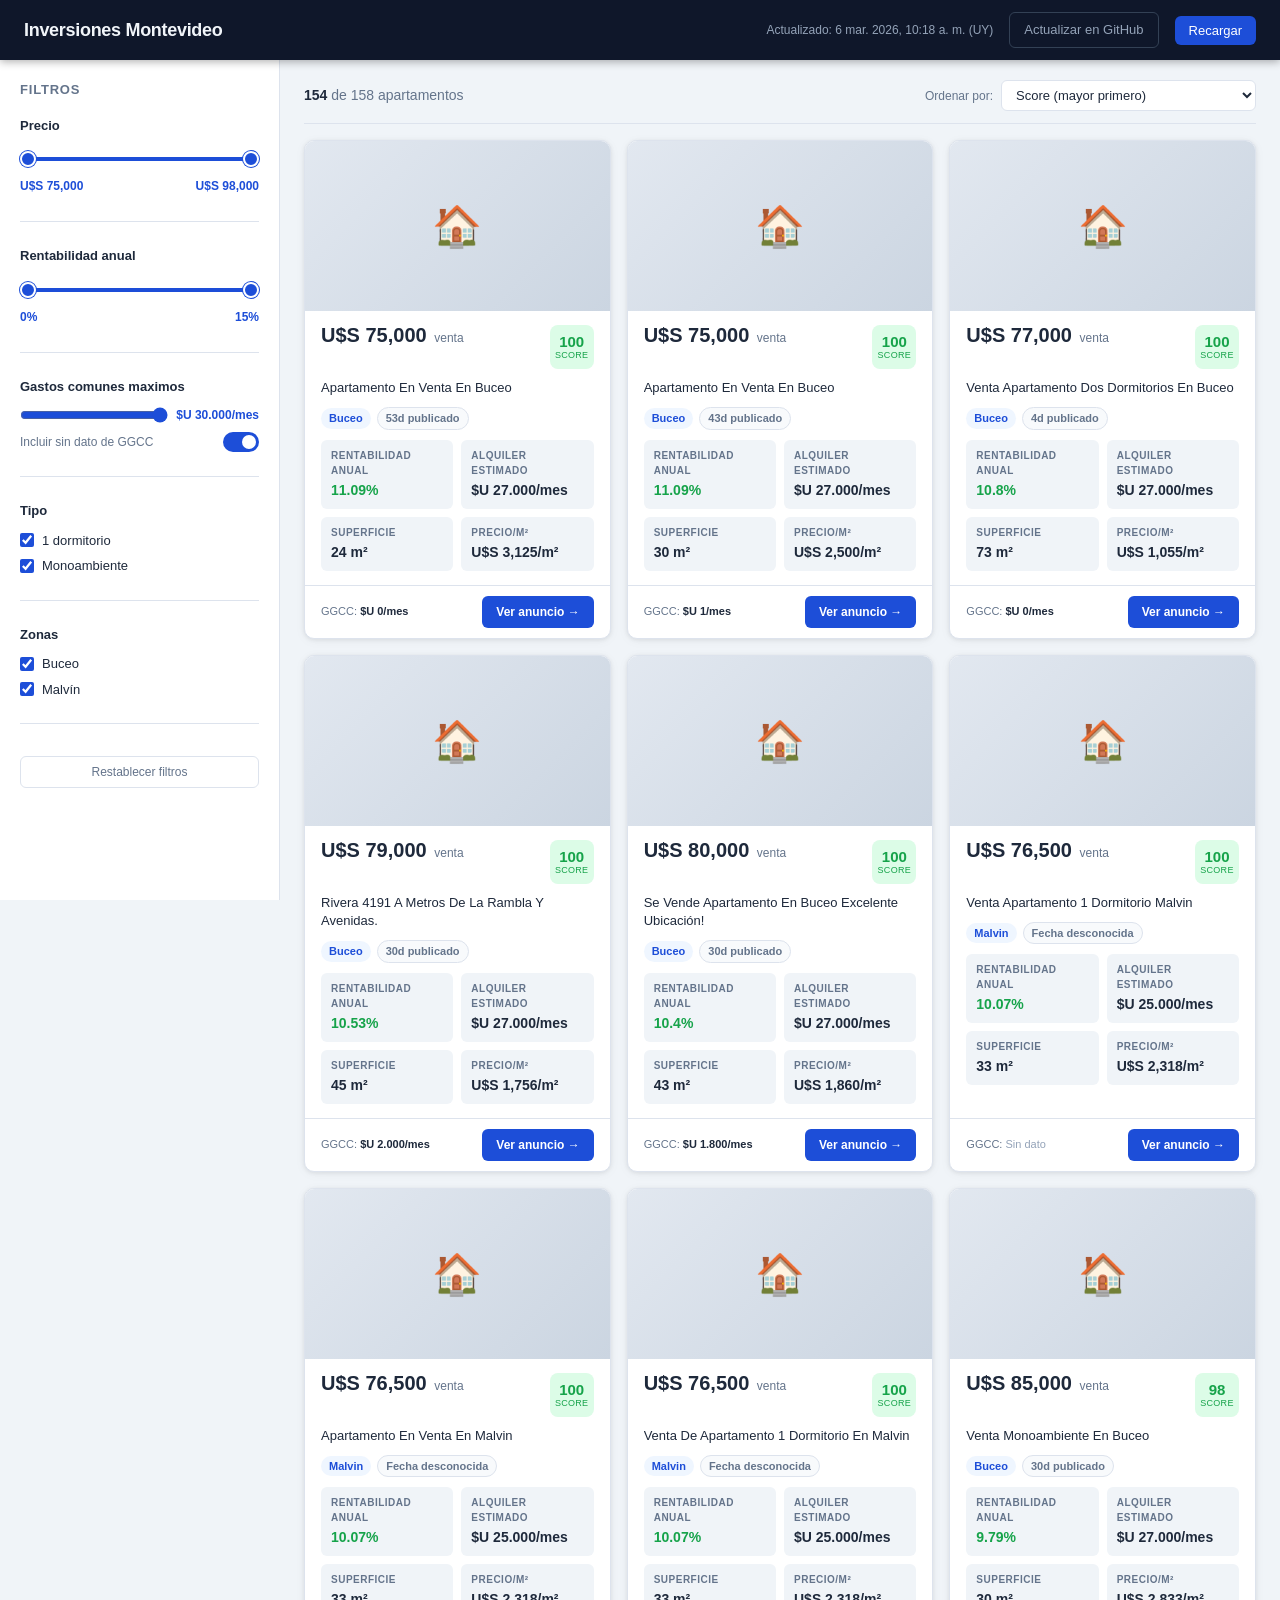
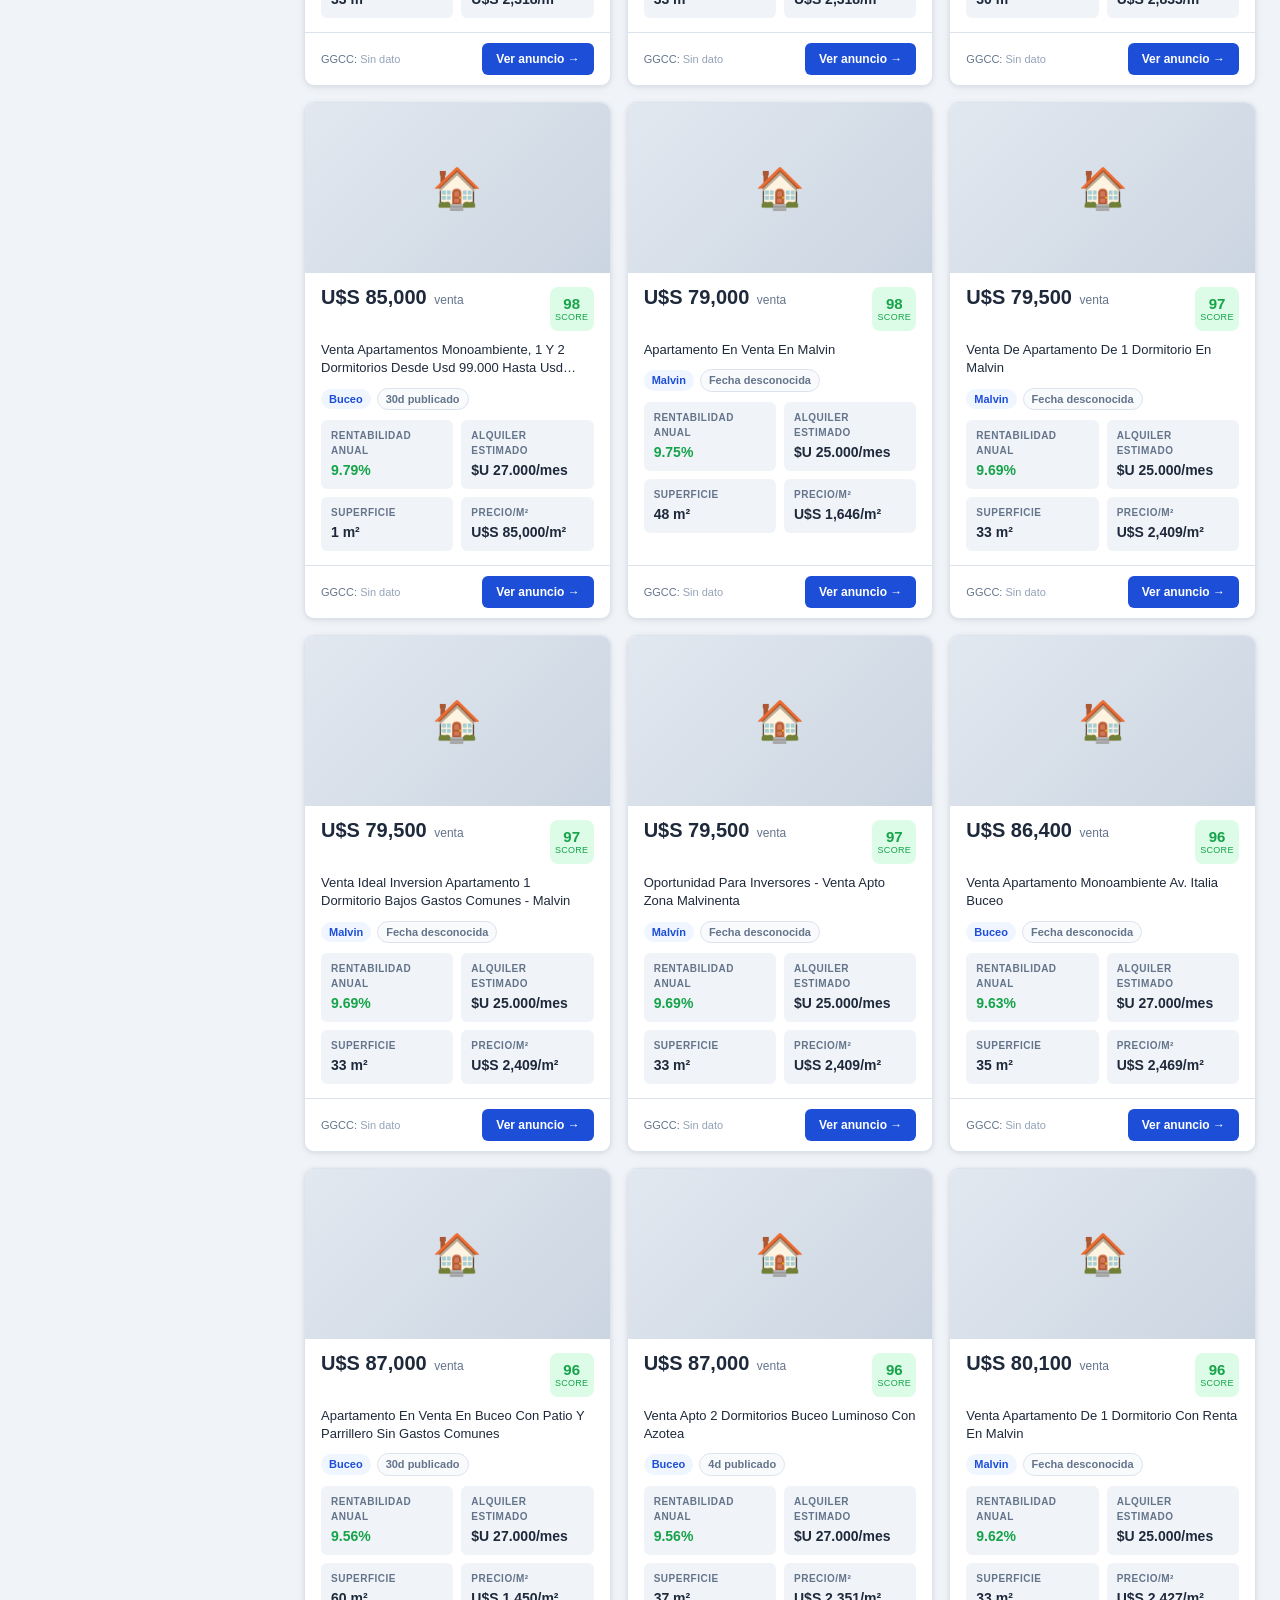
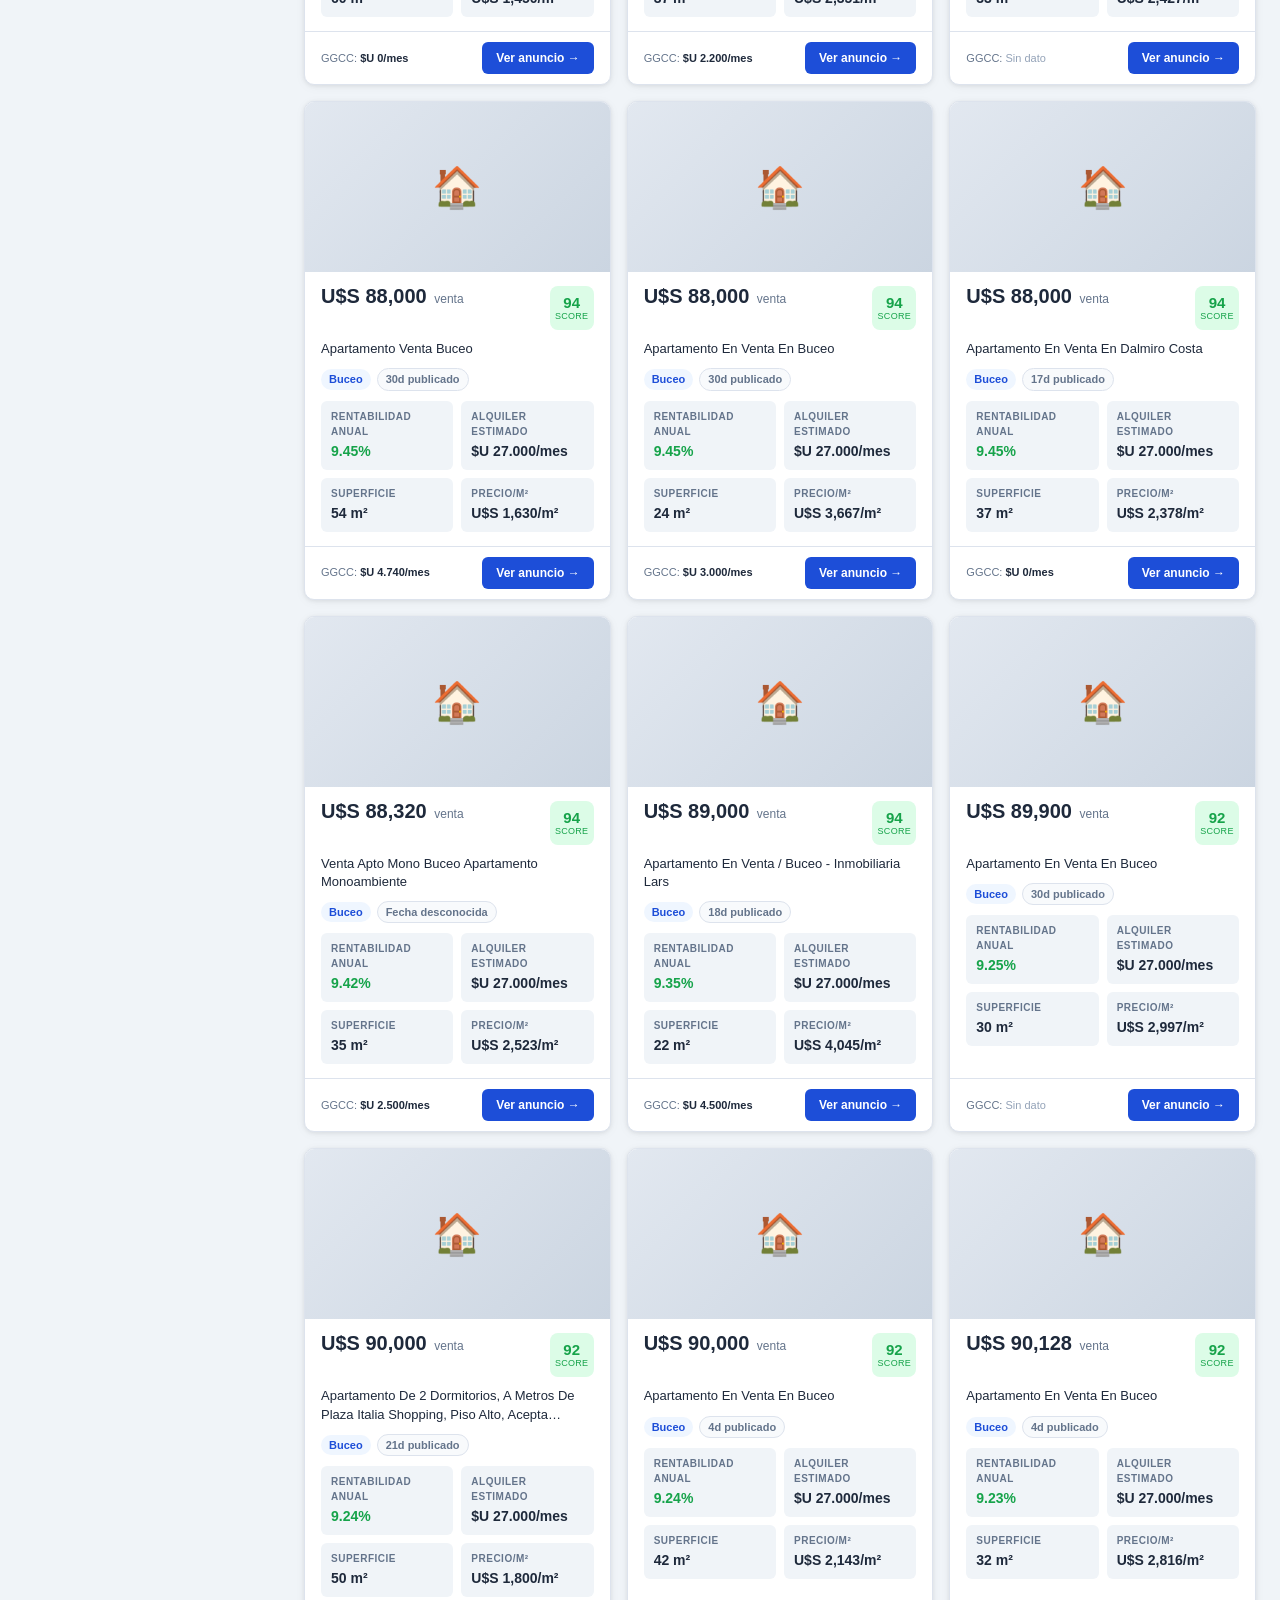
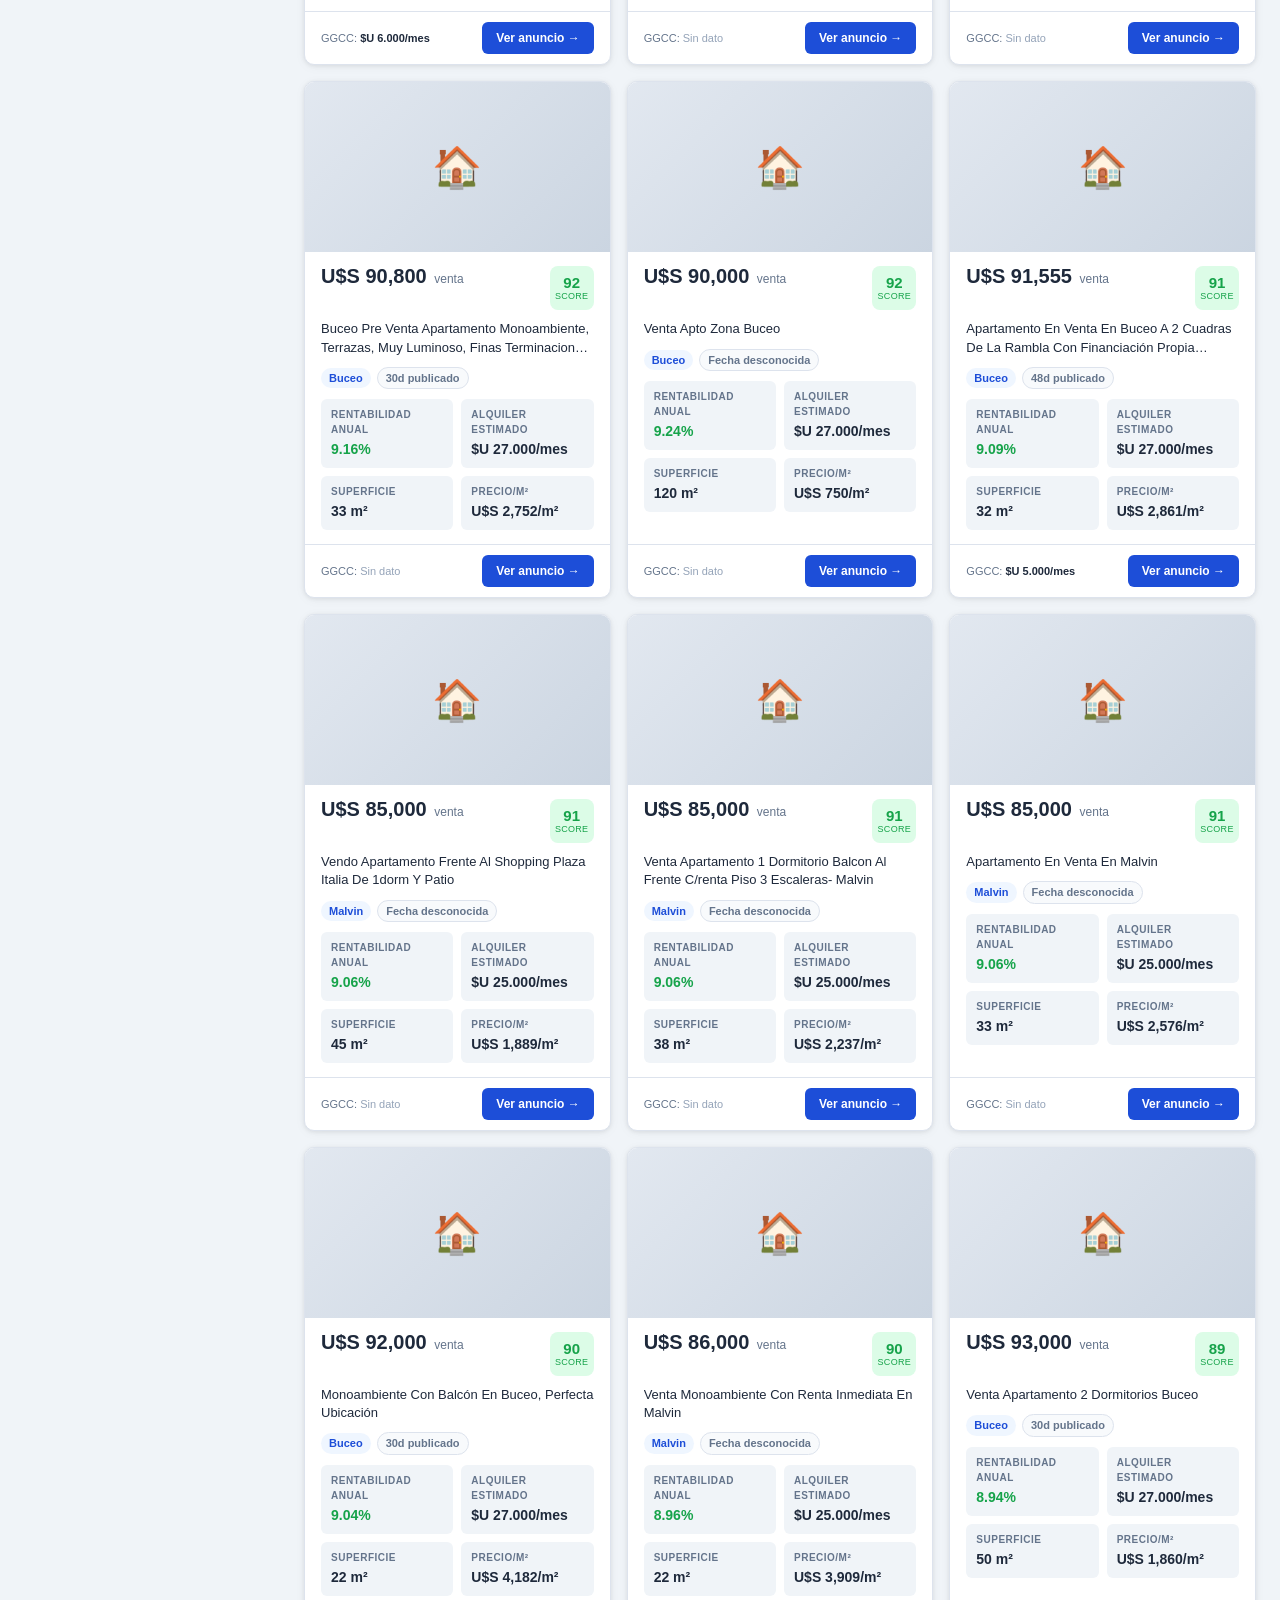
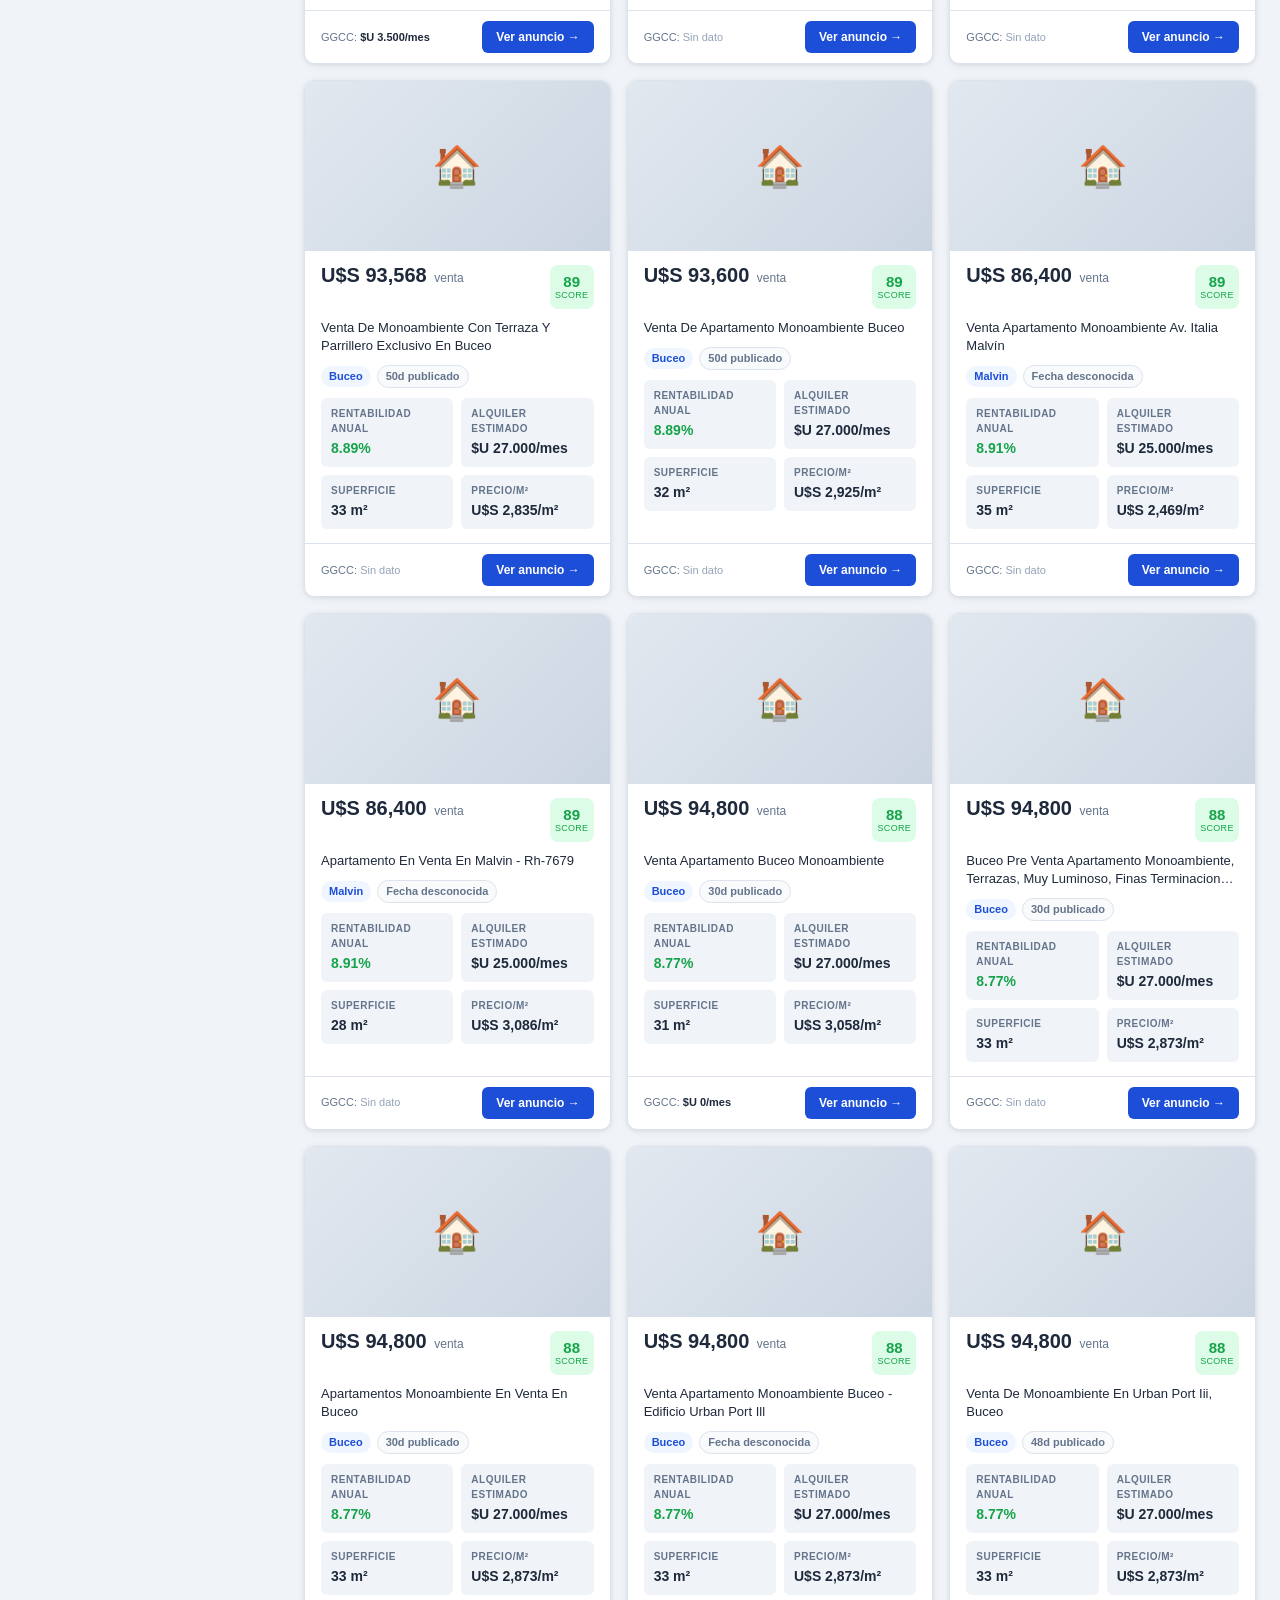
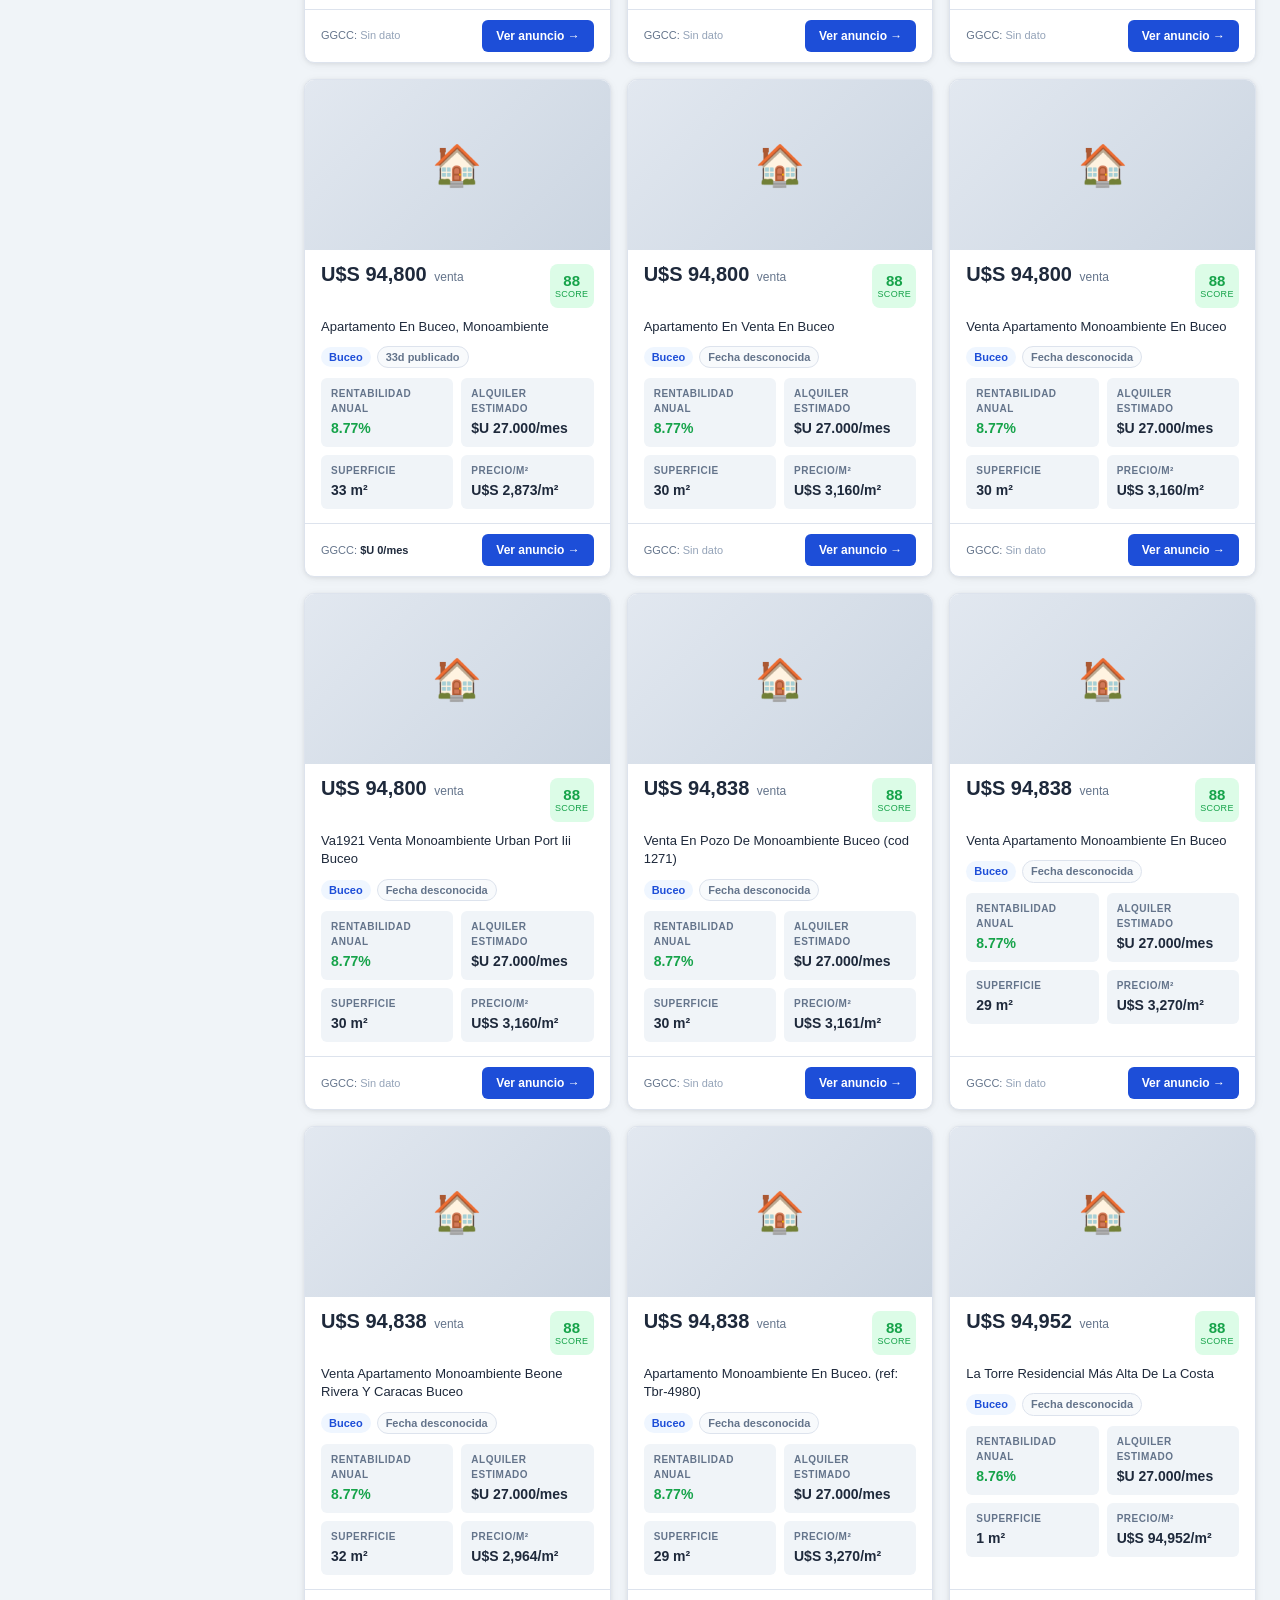
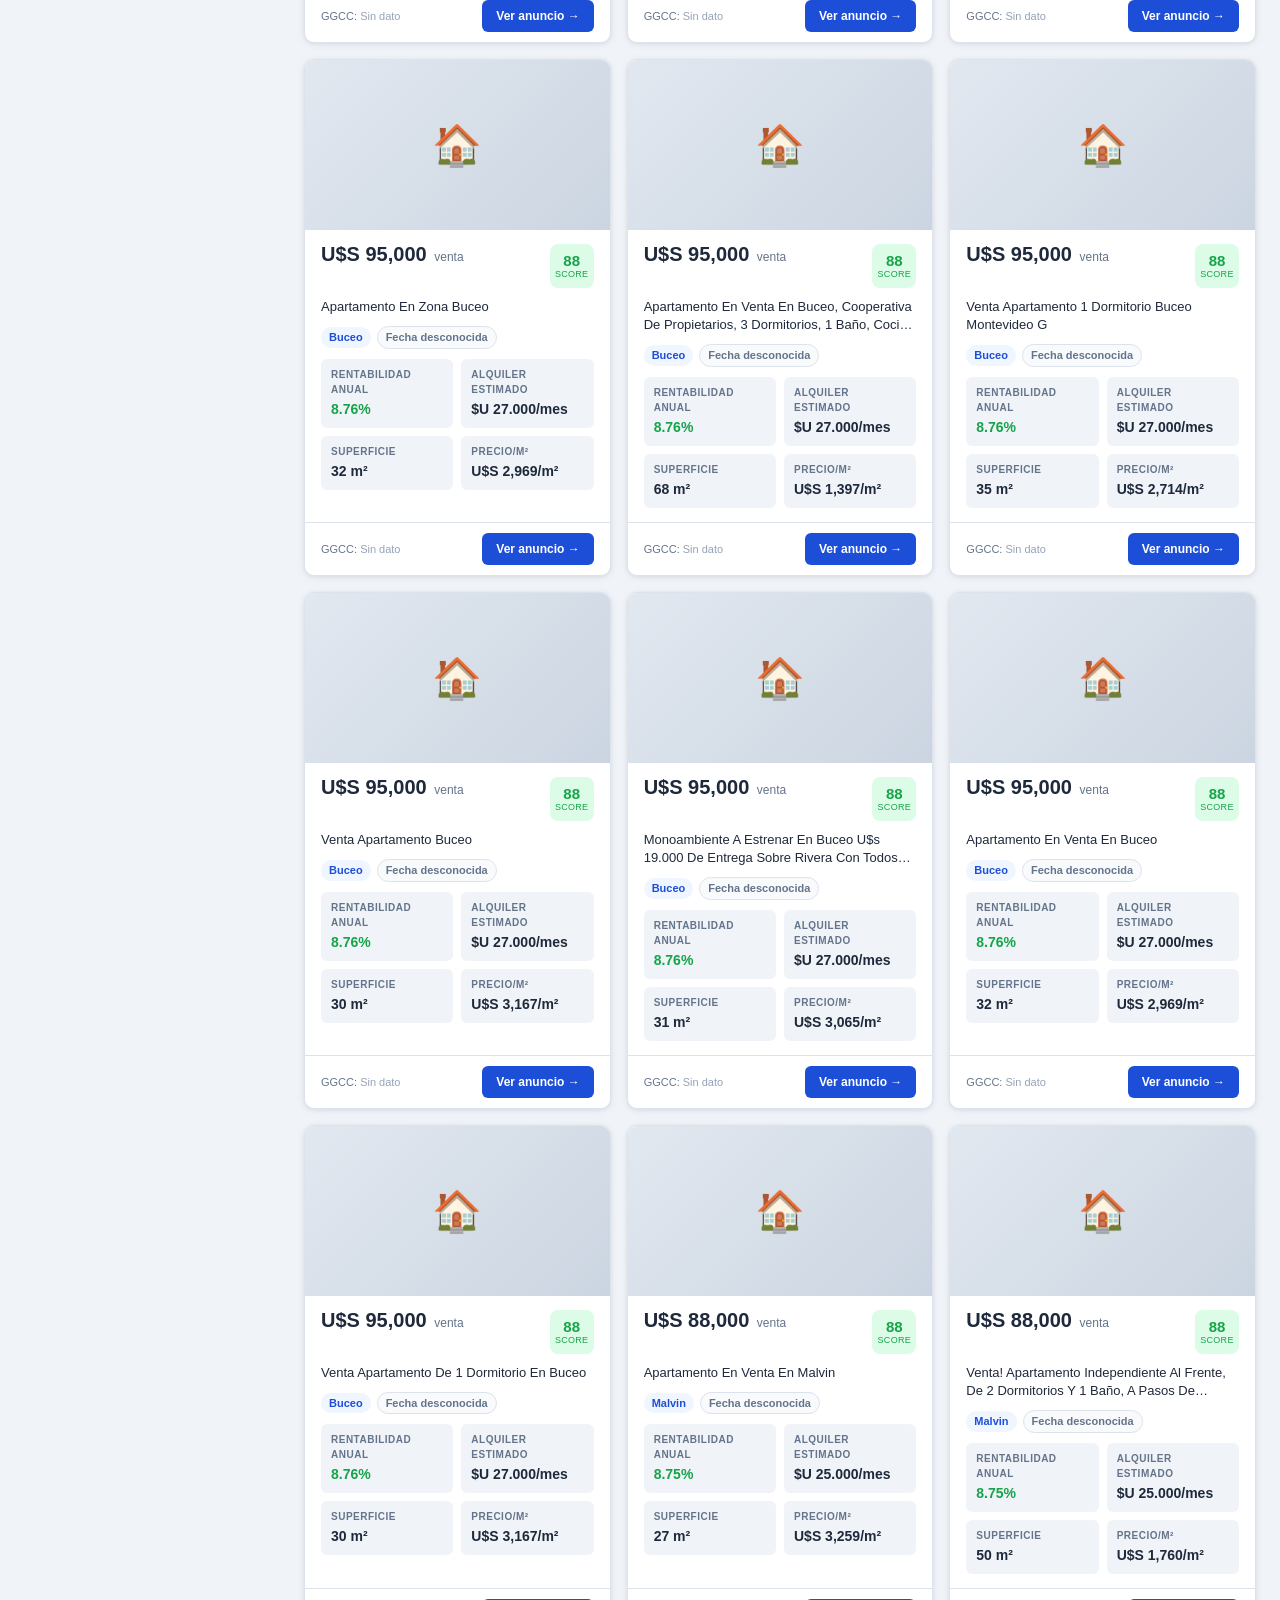
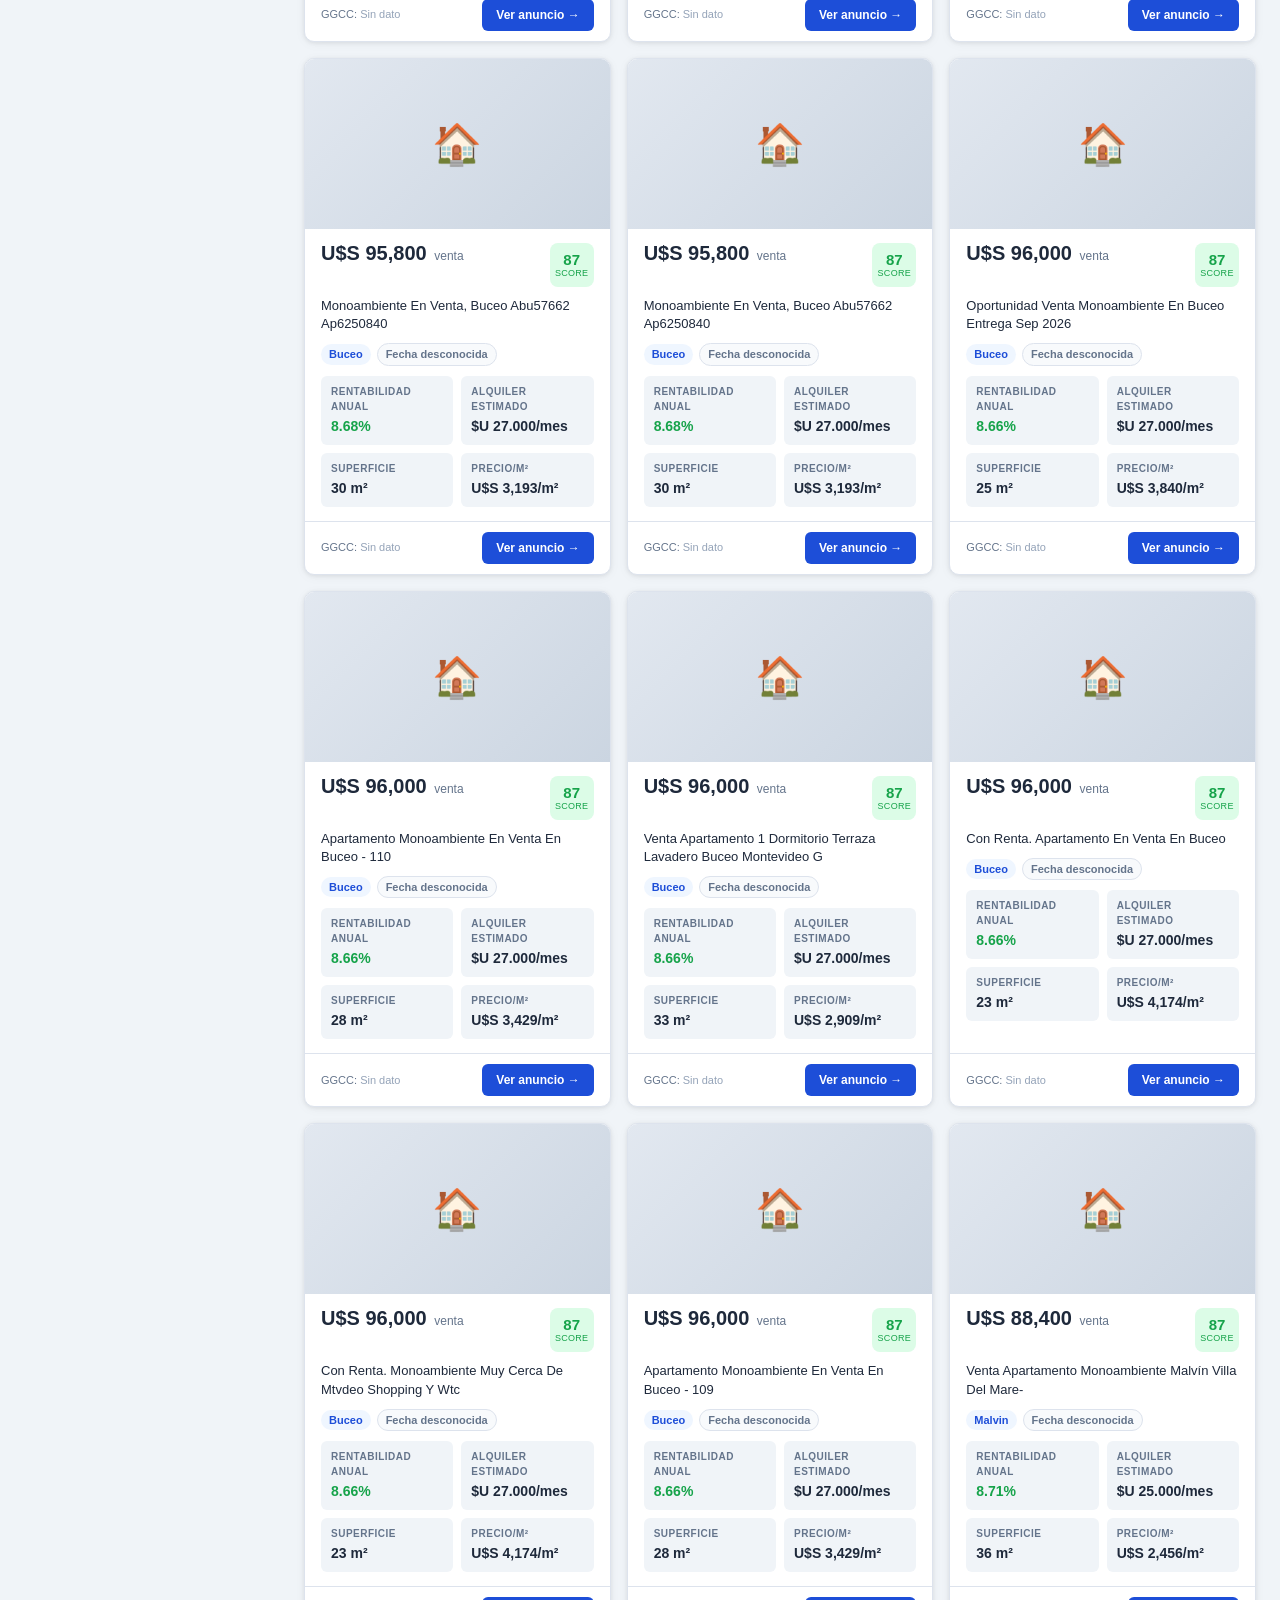
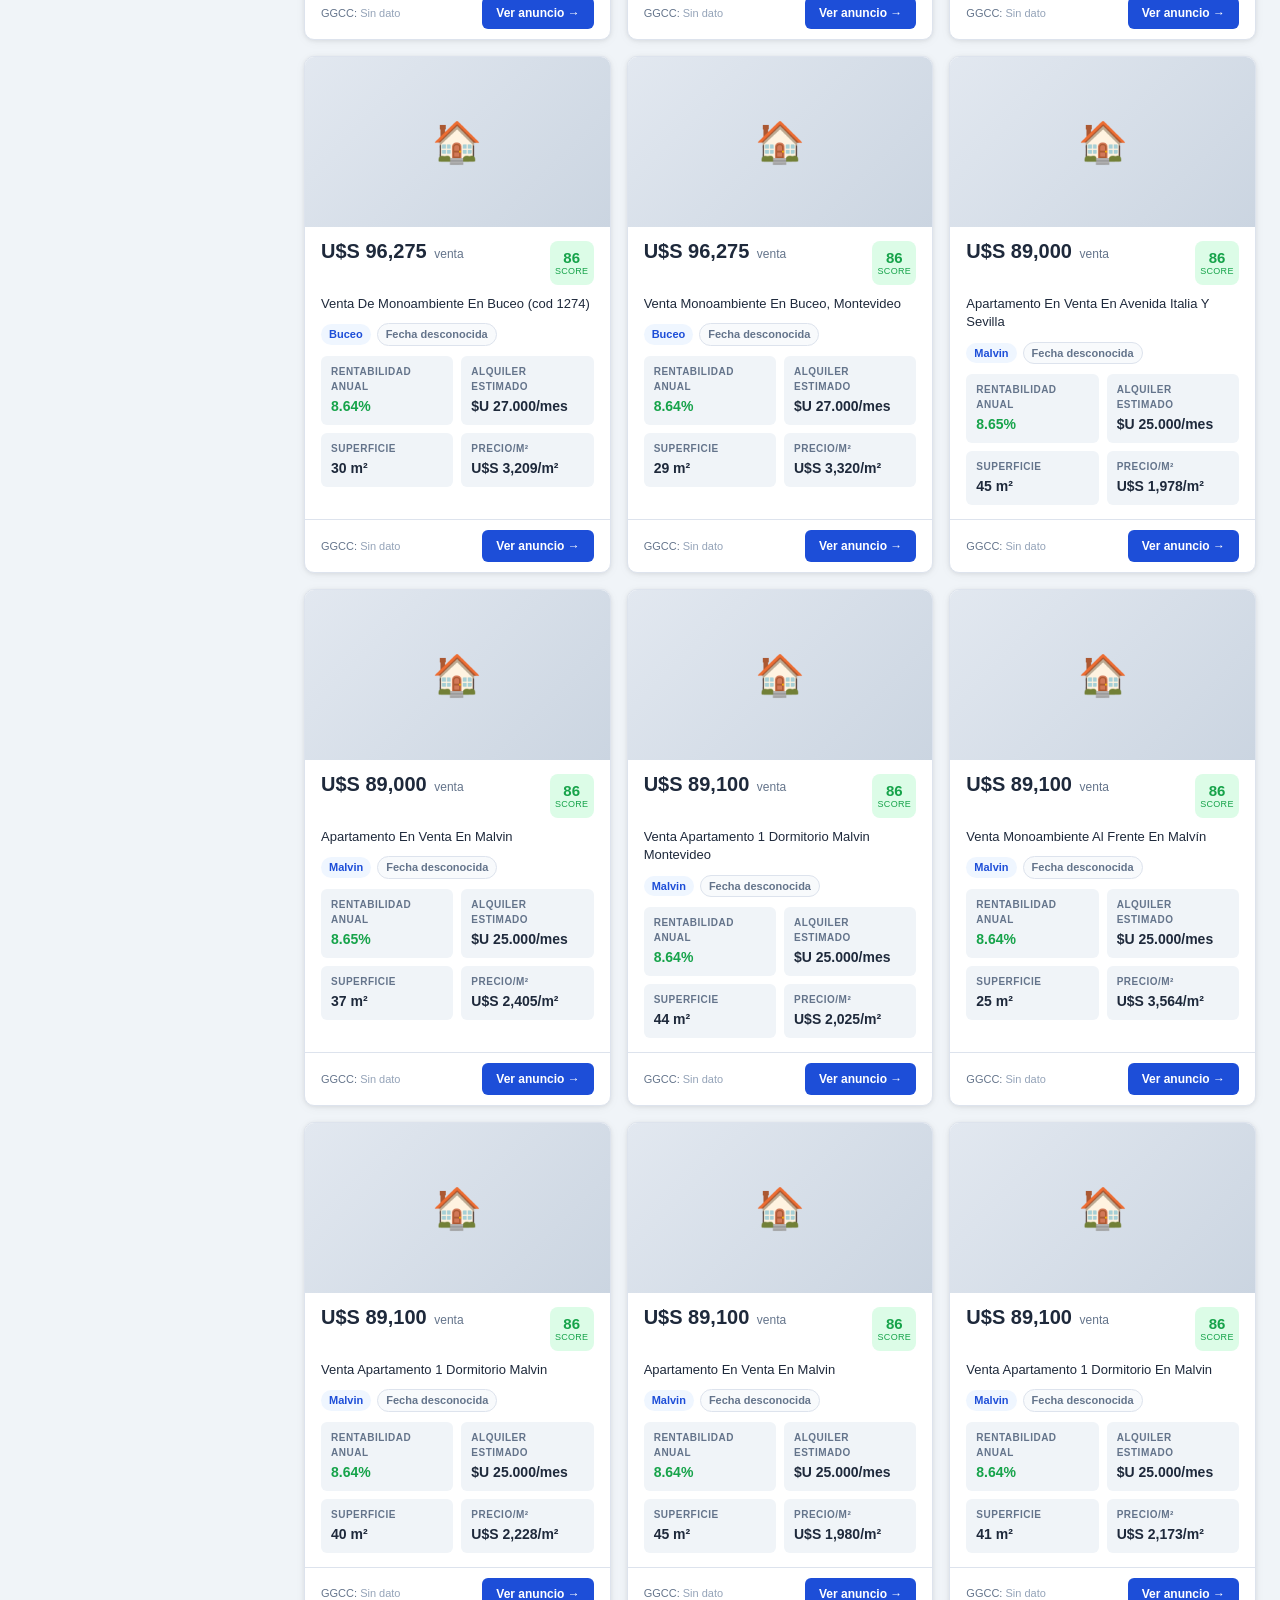
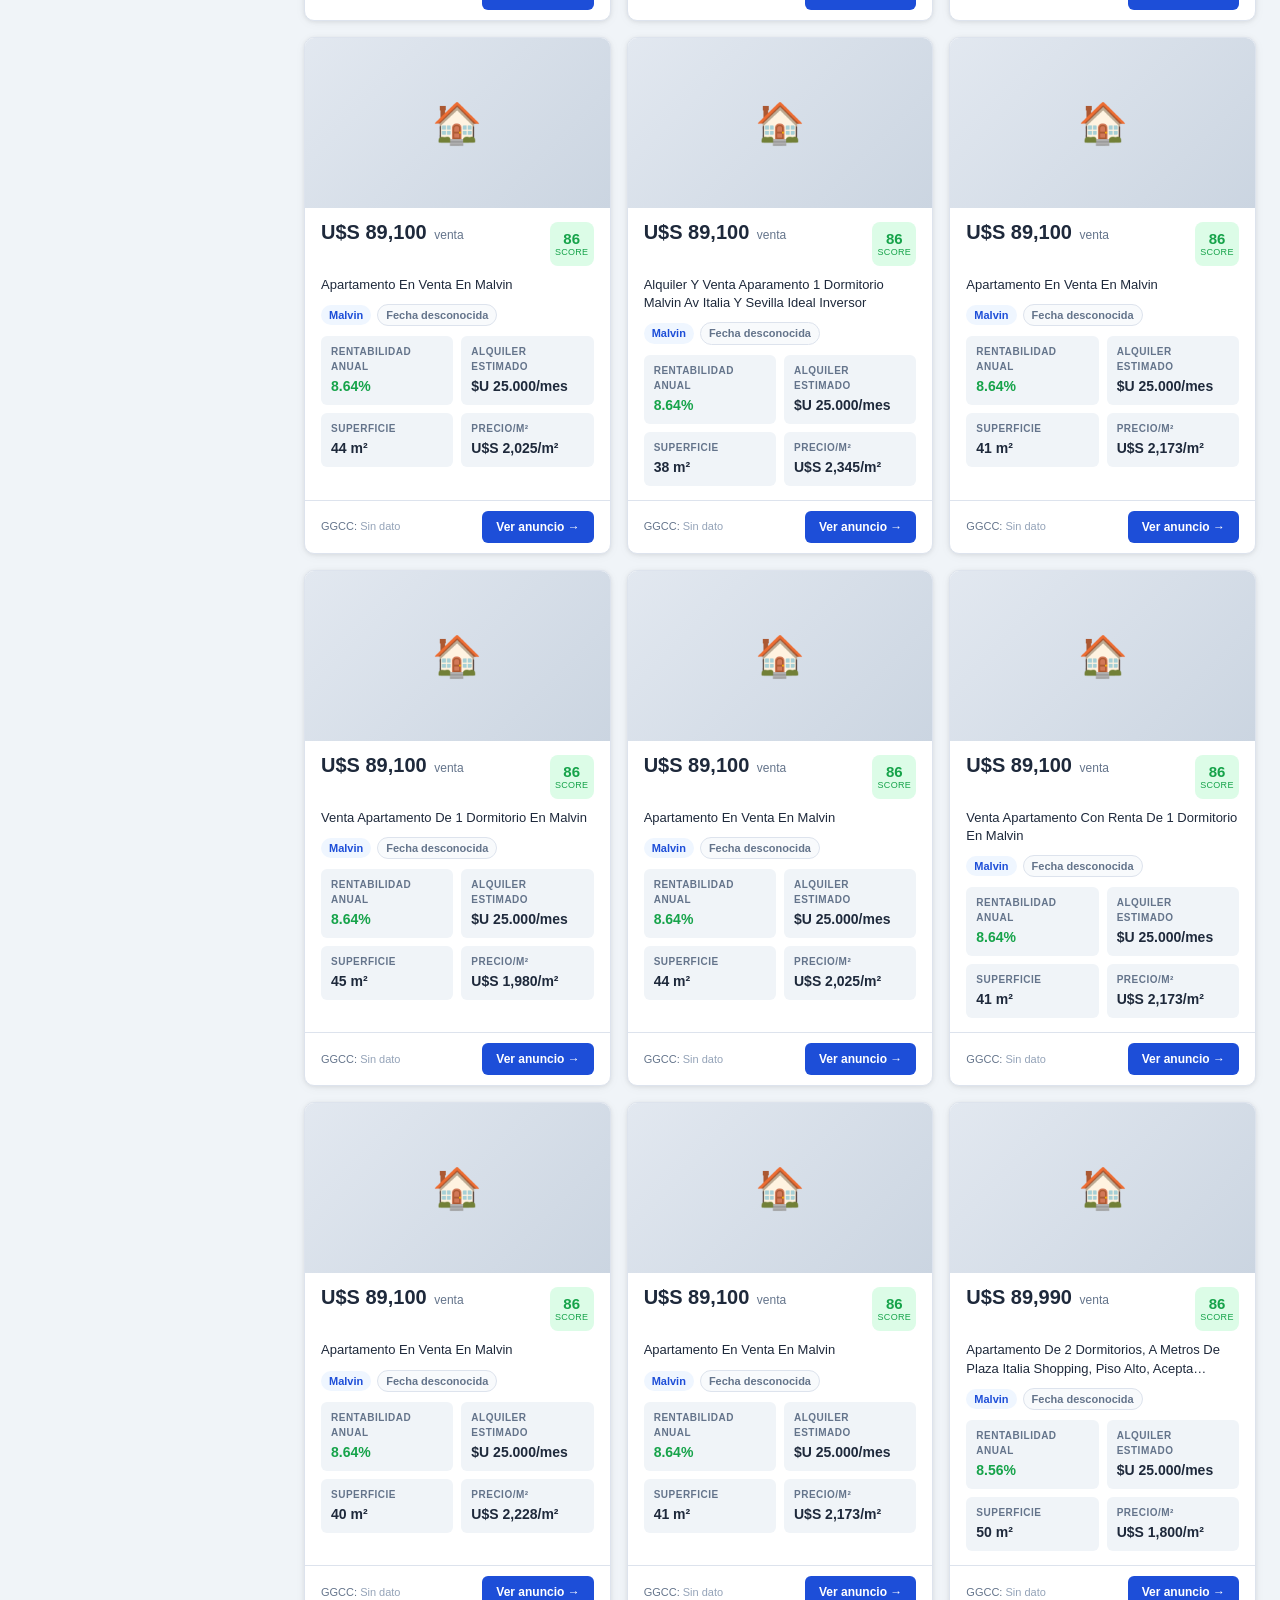
==== commit 5370b827: "merge: resolver conflictos — scraper async Playwright, zonas Buceo+Malvín, dual sliders" ====
--- a/index.html
+++ b/index.html
@@ -31,21 +31,31 @@
   <aside class="filters">
     <h2>Filtros</h2>
 
-    <!-- Precio maximo -->
+    <!-- Precio -->
     <div class="filter-section">
-      <span class="filter-label">Precio maximo</span>
-      <div class="range-row">
-        <input type="range" id="price-max" min="75000" max="98000" step="1000" value="98000" />
-        <span class="range-val" id="price-max-val">U$S 98,000</span>
+      <span class="filter-label">Precio</span>
+      <div class="dual-range-wrap">
+        <div class="dual-track"><div class="dual-fill" id="price-fill"></div></div>
+        <input type="range" class="dual-input" id="price-min" min="75000" max="98000" step="1000" value="75000" />
+        <input type="range" class="dual-input" id="price-max" min="75000" max="98000" step="1000" value="98000" />
+      </div>
+      <div class="dual-vals">
+        <span id="price-min-val">U$S 75,000</span>
+        <span id="price-max-val">U$S 98,000</span>
       </div>
     </div>
 
-    <!-- Rentabilidad minima -->
+    <!-- Rentabilidad -->
     <div class="filter-section">
-      <span class="filter-label">Rentabilidad anual minima</span>
-      <div class="range-row">
-        <input type="range" id="rent-min" min="0" max="15" step="0.5" value="0" />
-        <span class="range-val" id="rent-min-val">0%</span>
+      <span class="filter-label">Rentabilidad anual</span>
+      <div class="dual-range-wrap">
+        <div class="dual-track"><div class="dual-fill" id="rent-fill"></div></div>
+        <input type="range" class="dual-input" id="rent-min" min="0" max="15" step="0.5" value="0" />
+        <input type="range" class="dual-input" id="rent-max" min="0" max="15" step="0.5" value="15" />
+      </div>
+      <div class="dual-vals">
+        <span id="rent-min-val">0%</span>
+        <span id="rent-max-val">15%</span>
       </div>
     </div>
 
@@ -57,7 +67,7 @@
         <span class="range-val" id="ggcc-max-val">$U 30.000/mes</span>
       </div>
       <div class="toggle-row">
-        <span class="toggle-label">Incluir apartamentos sin dato de GGCC</span>
+        <span class="toggle-label">Incluir sin dato de GGCC</span>
         <label class="toggle">
           <input type="checkbox" id="ggcc-unknown" checked />
           <span class="toggle-slider"></span>
@@ -83,8 +93,15 @@
     <!-- Zonas -->
     <div class="filter-section">
       <span class="filter-label">Zonas</span>
-      <div id="zone-checkboxes" class="checkbox-group">
-        <!-- Generado dinamicamente por app.js -->
+      <div class="checkbox-group">
+        <div class="checkbox-item">
+          <input type="checkbox" class="zone-cb" id="zone-buceo" value="buceo" checked />
+          <label for="zone-buceo">Buceo</label>
+        </div>
+        <div class="checkbox-item">
+          <input type="checkbox" class="zone-cb" id="zone-malvin" value="malvin" checked />
+          <label for="zone-malvin">Malvín</label>
+        </div>
       </div>
     </div>
 
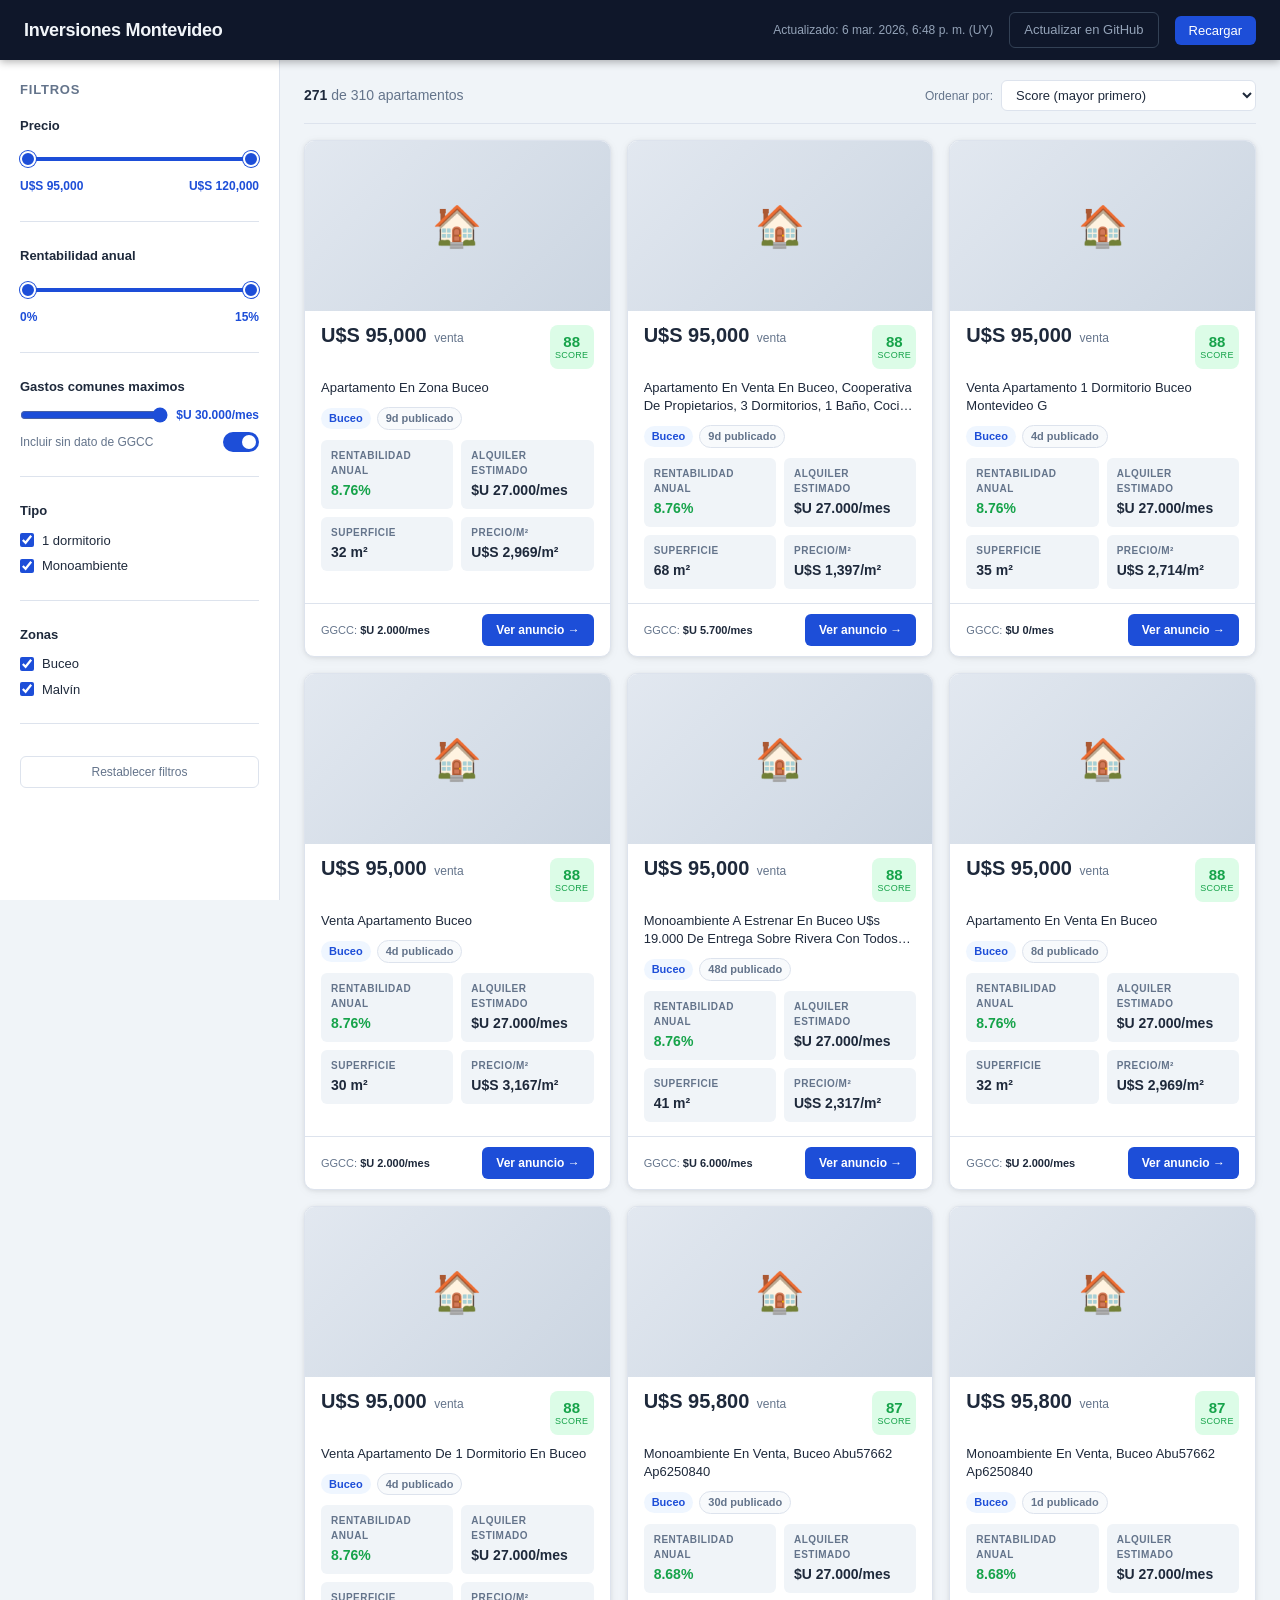
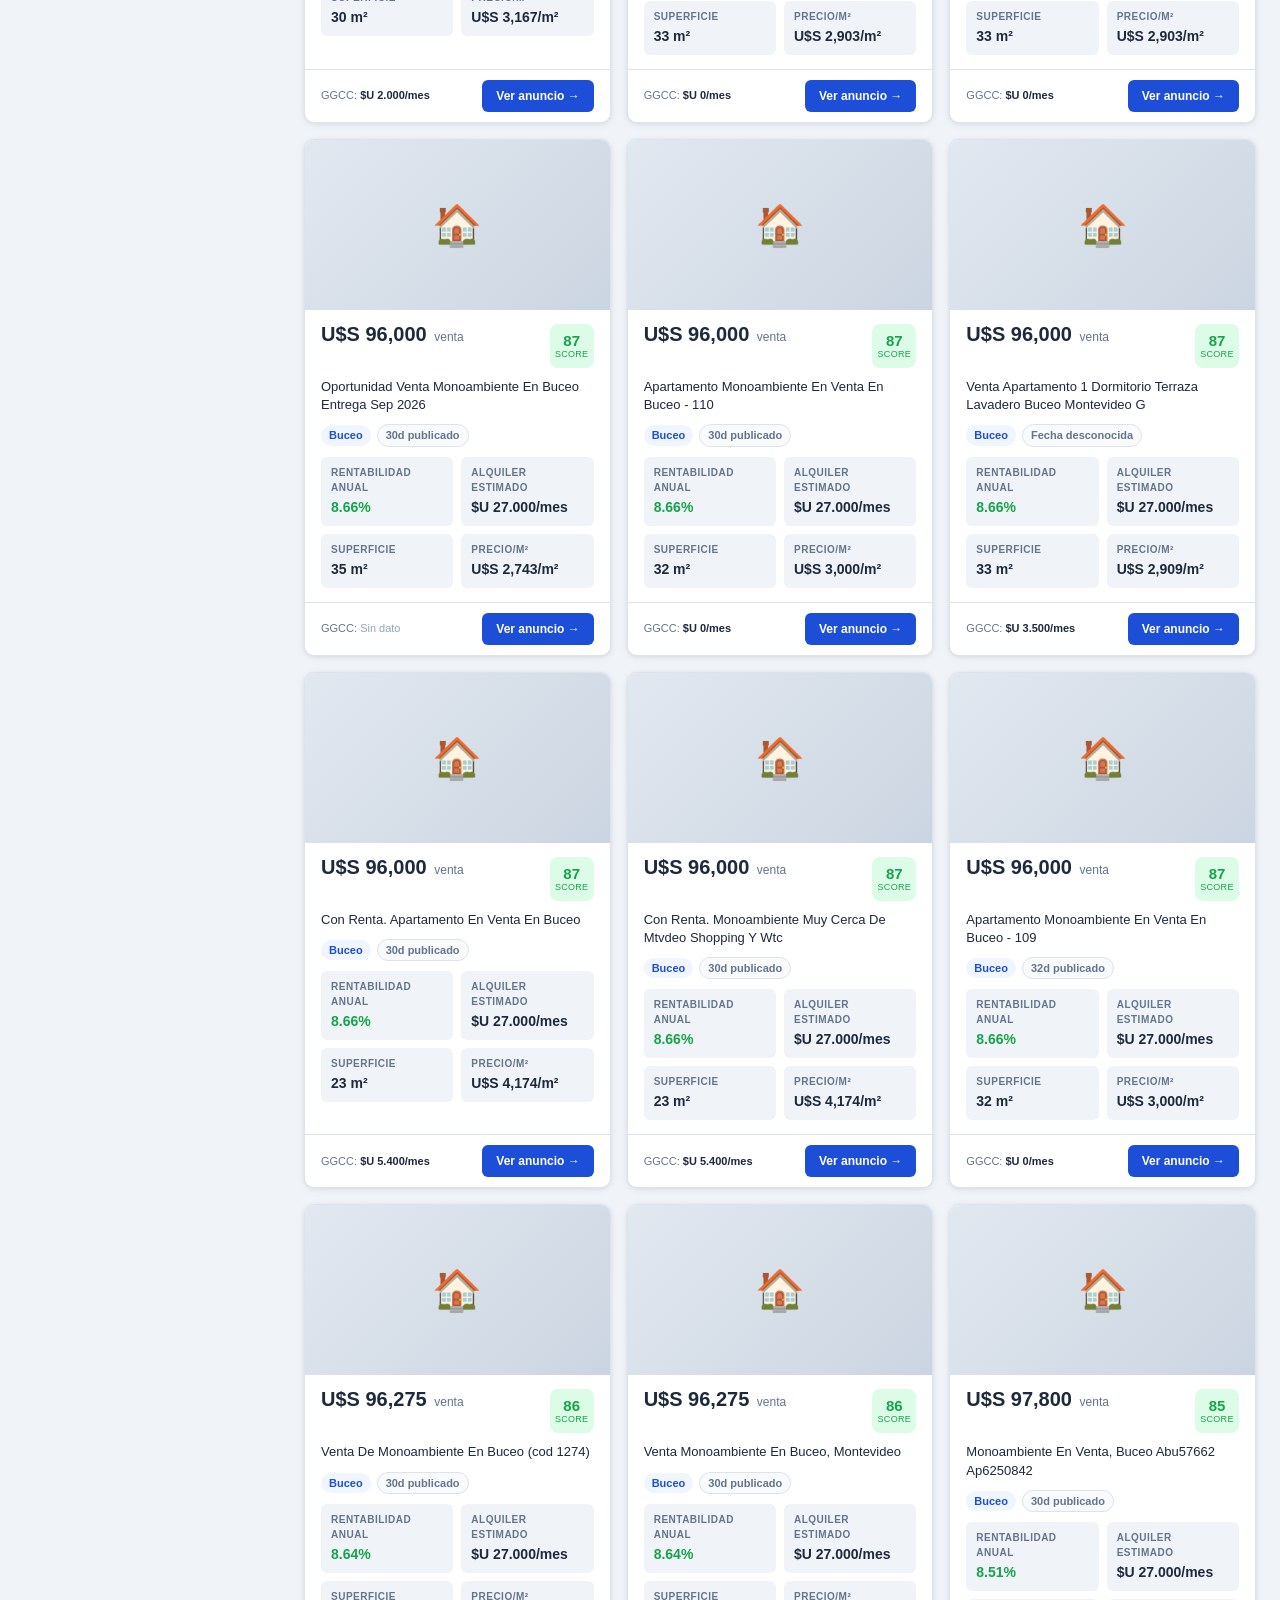
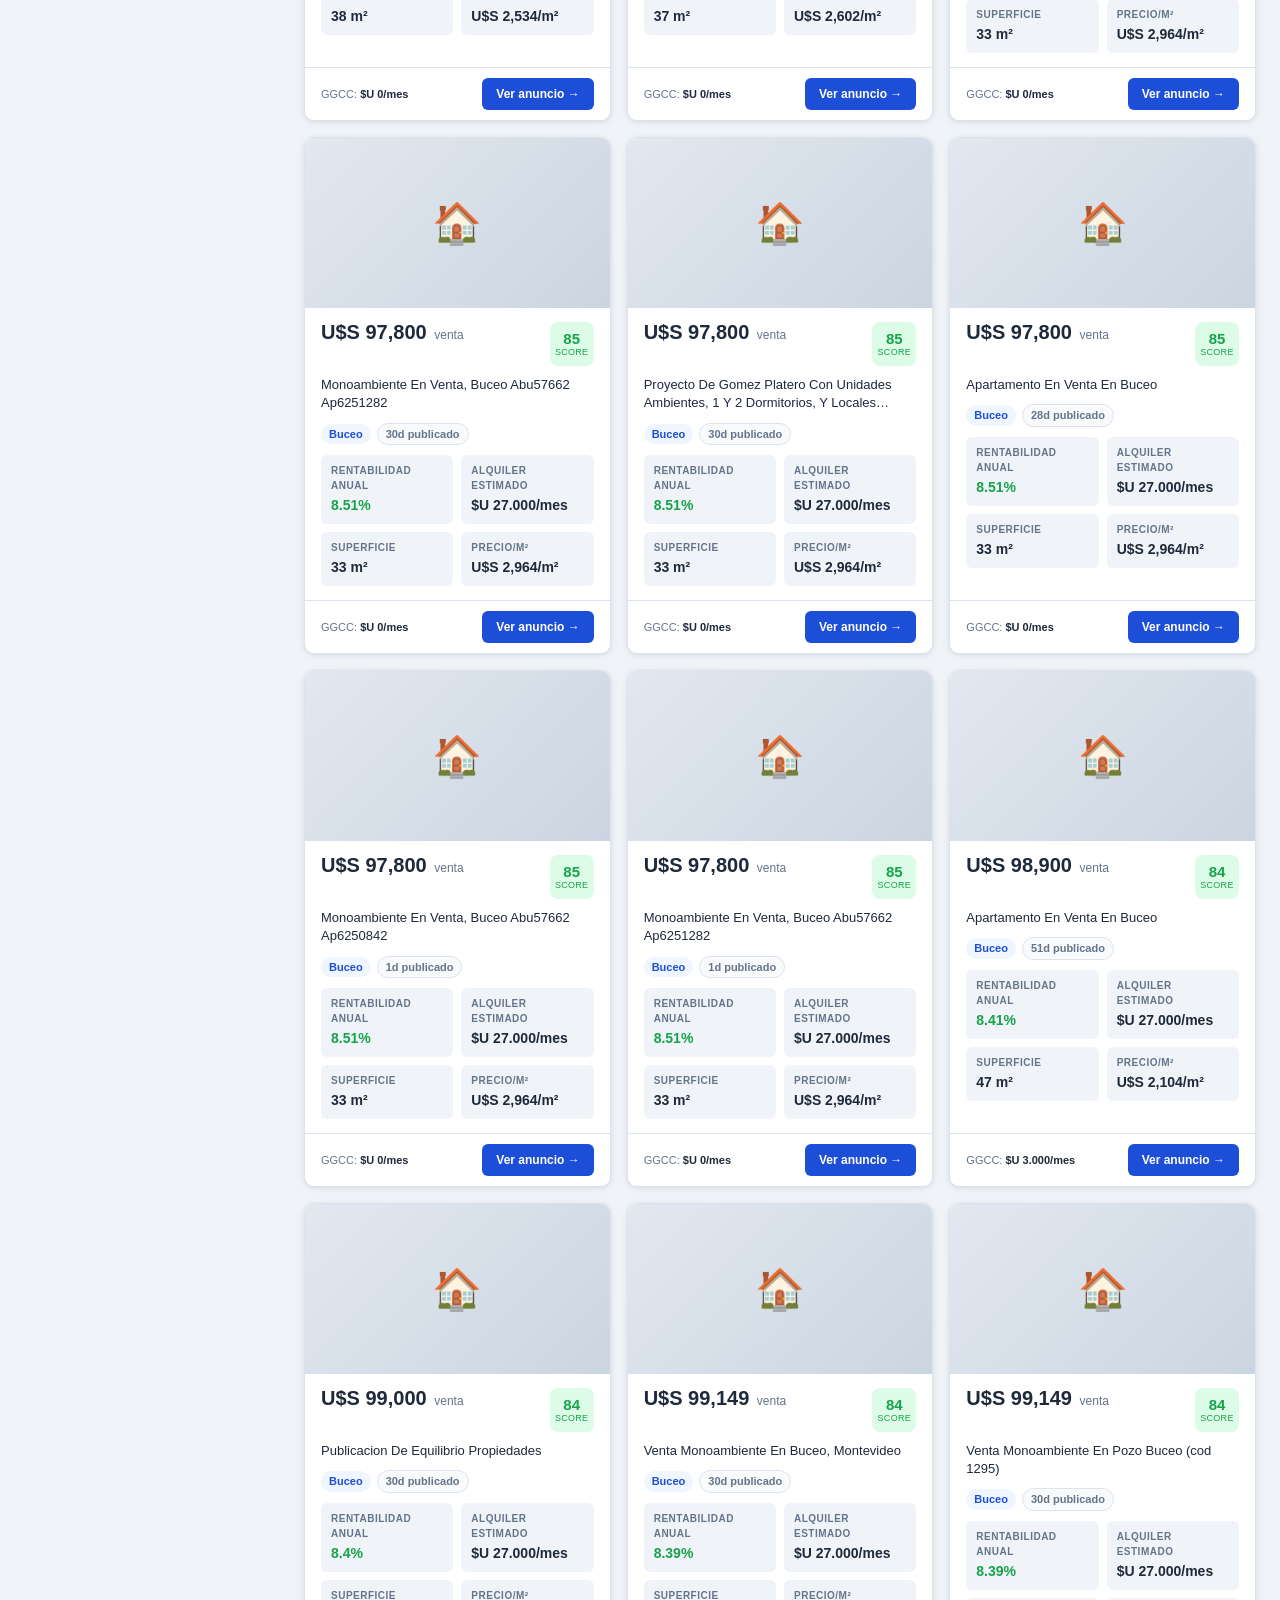
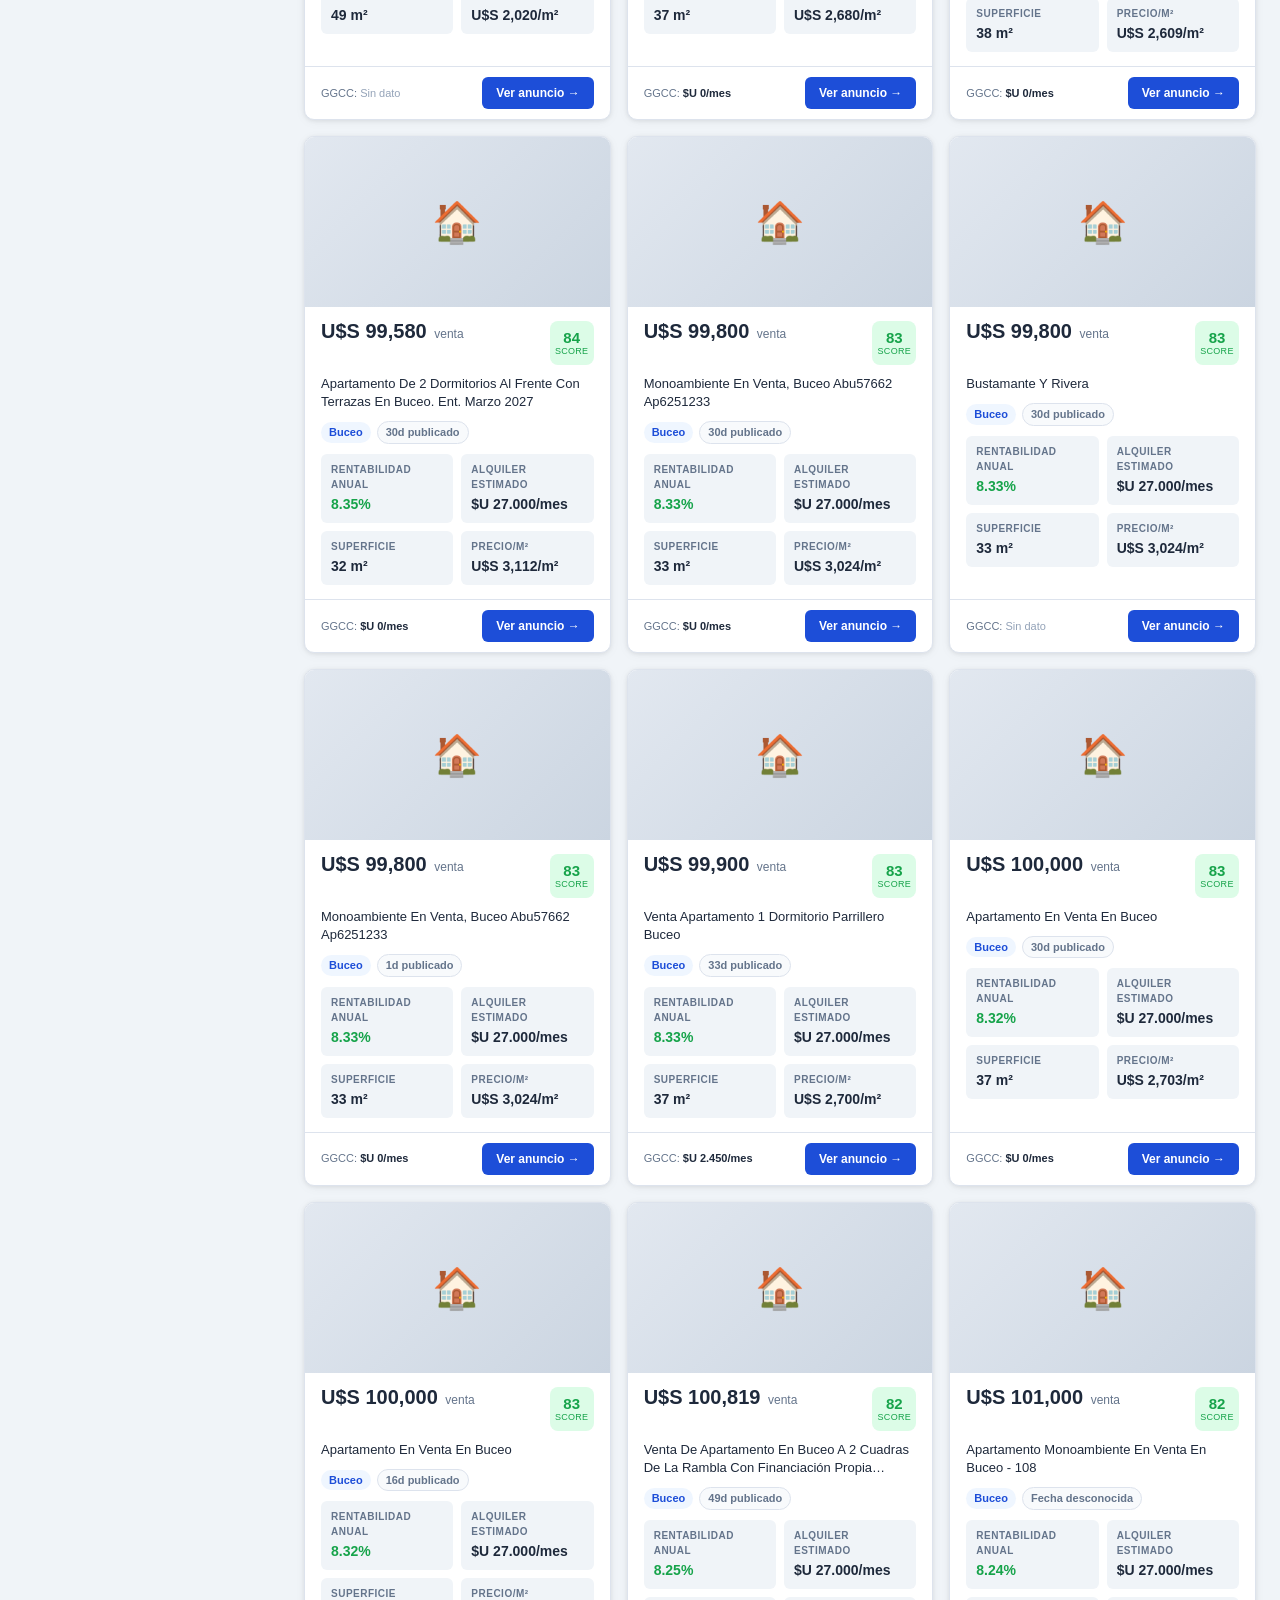
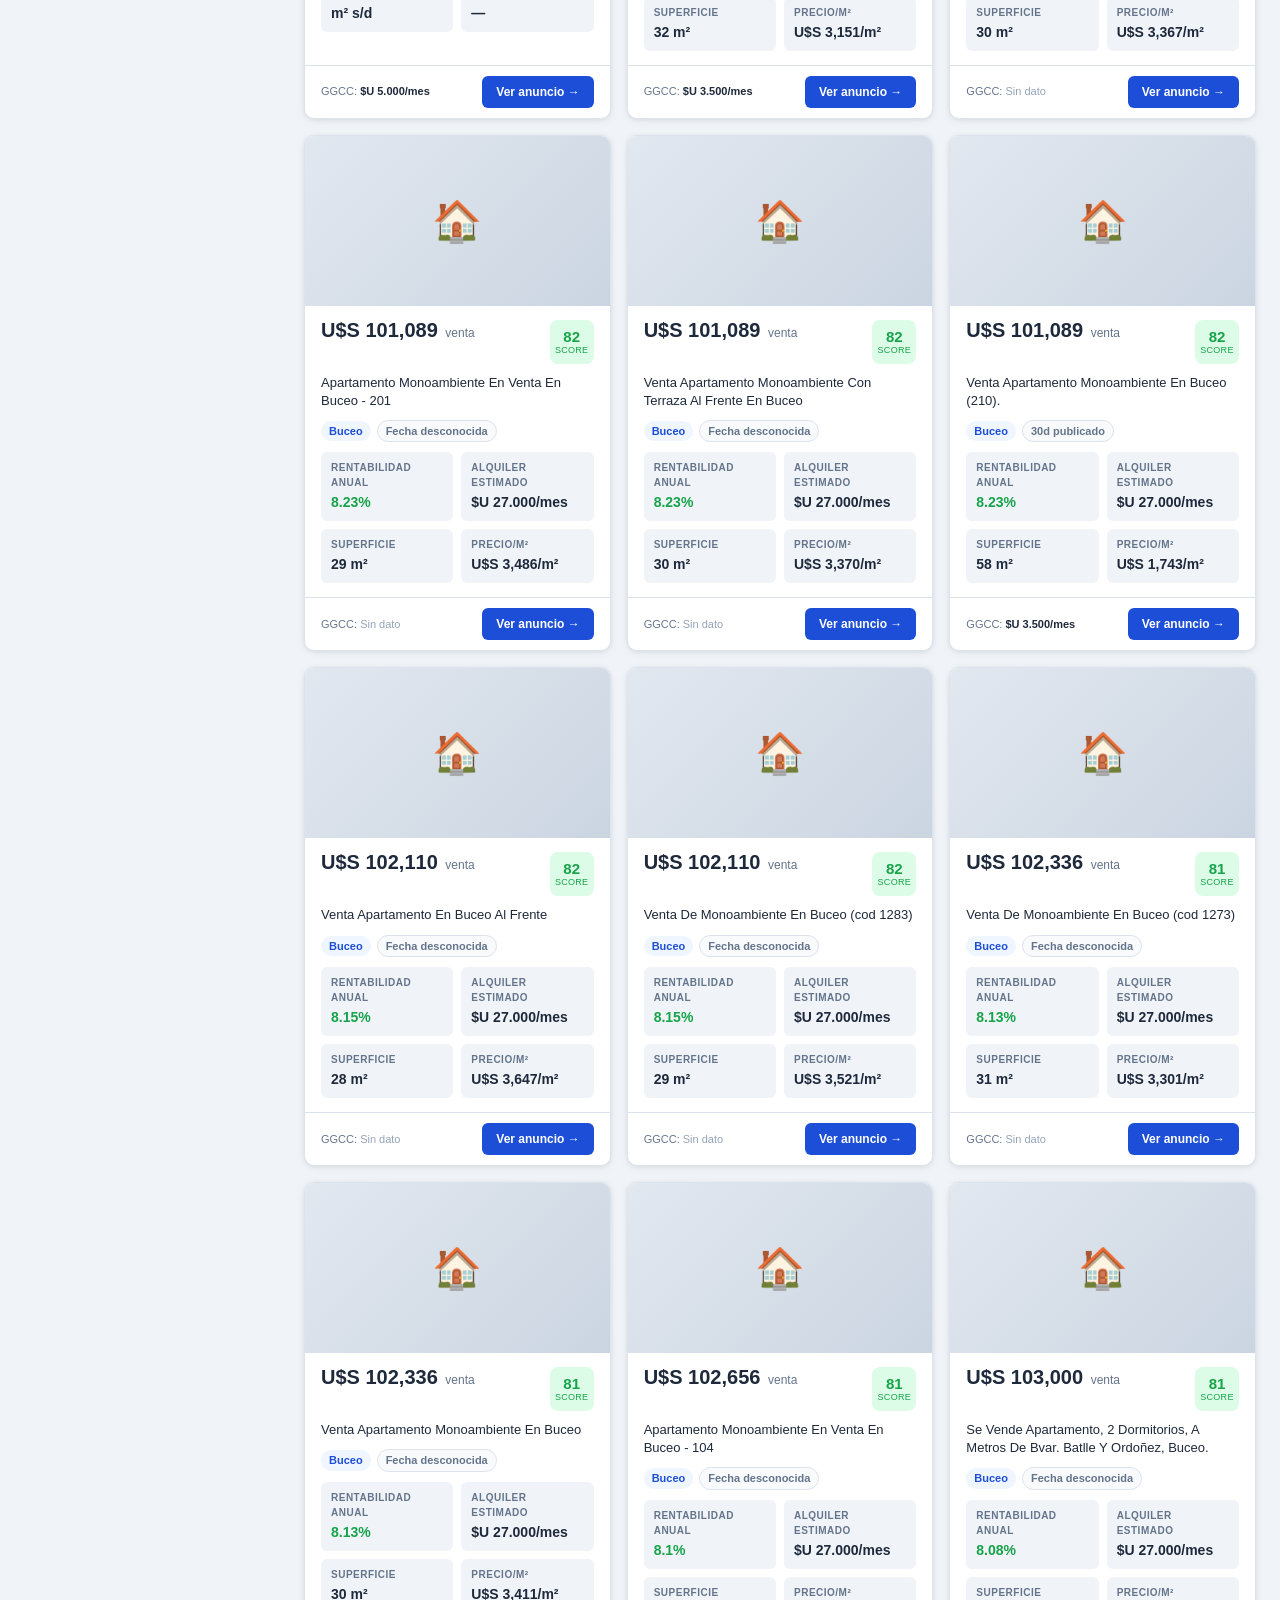
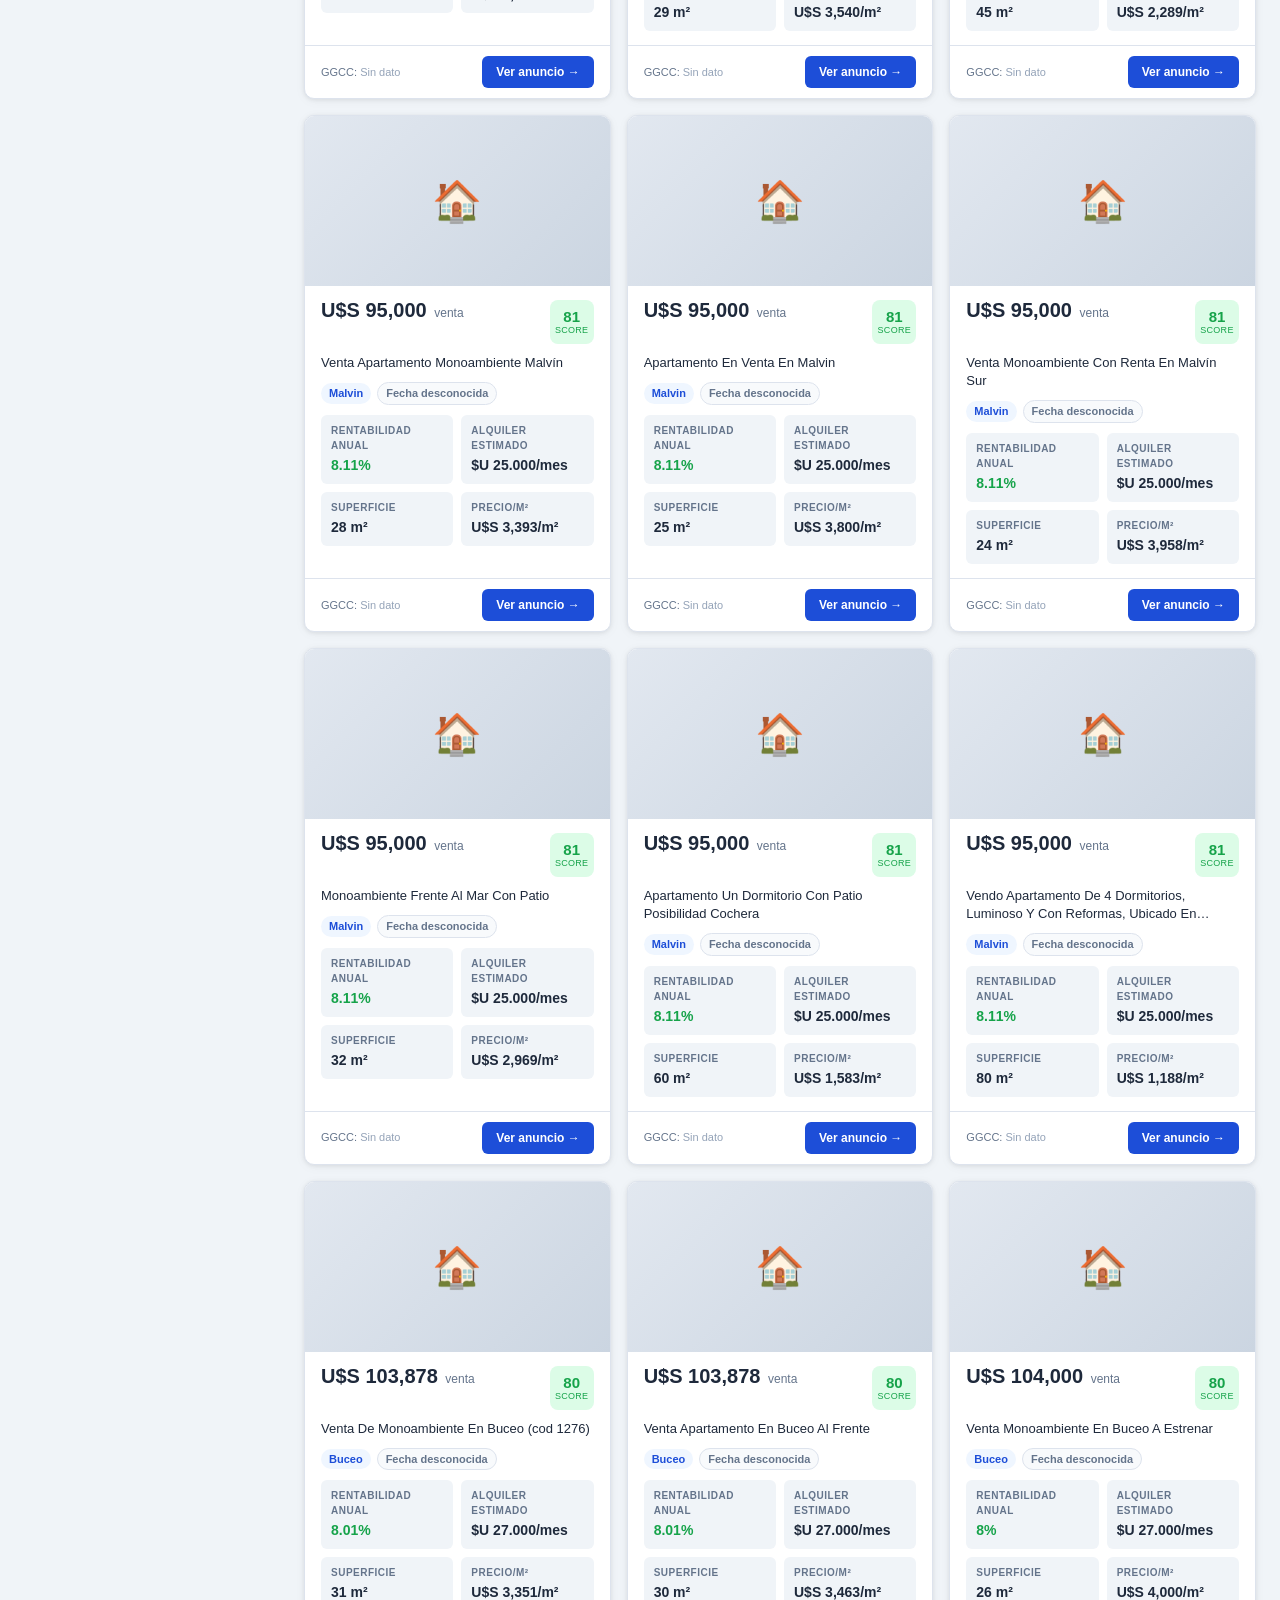
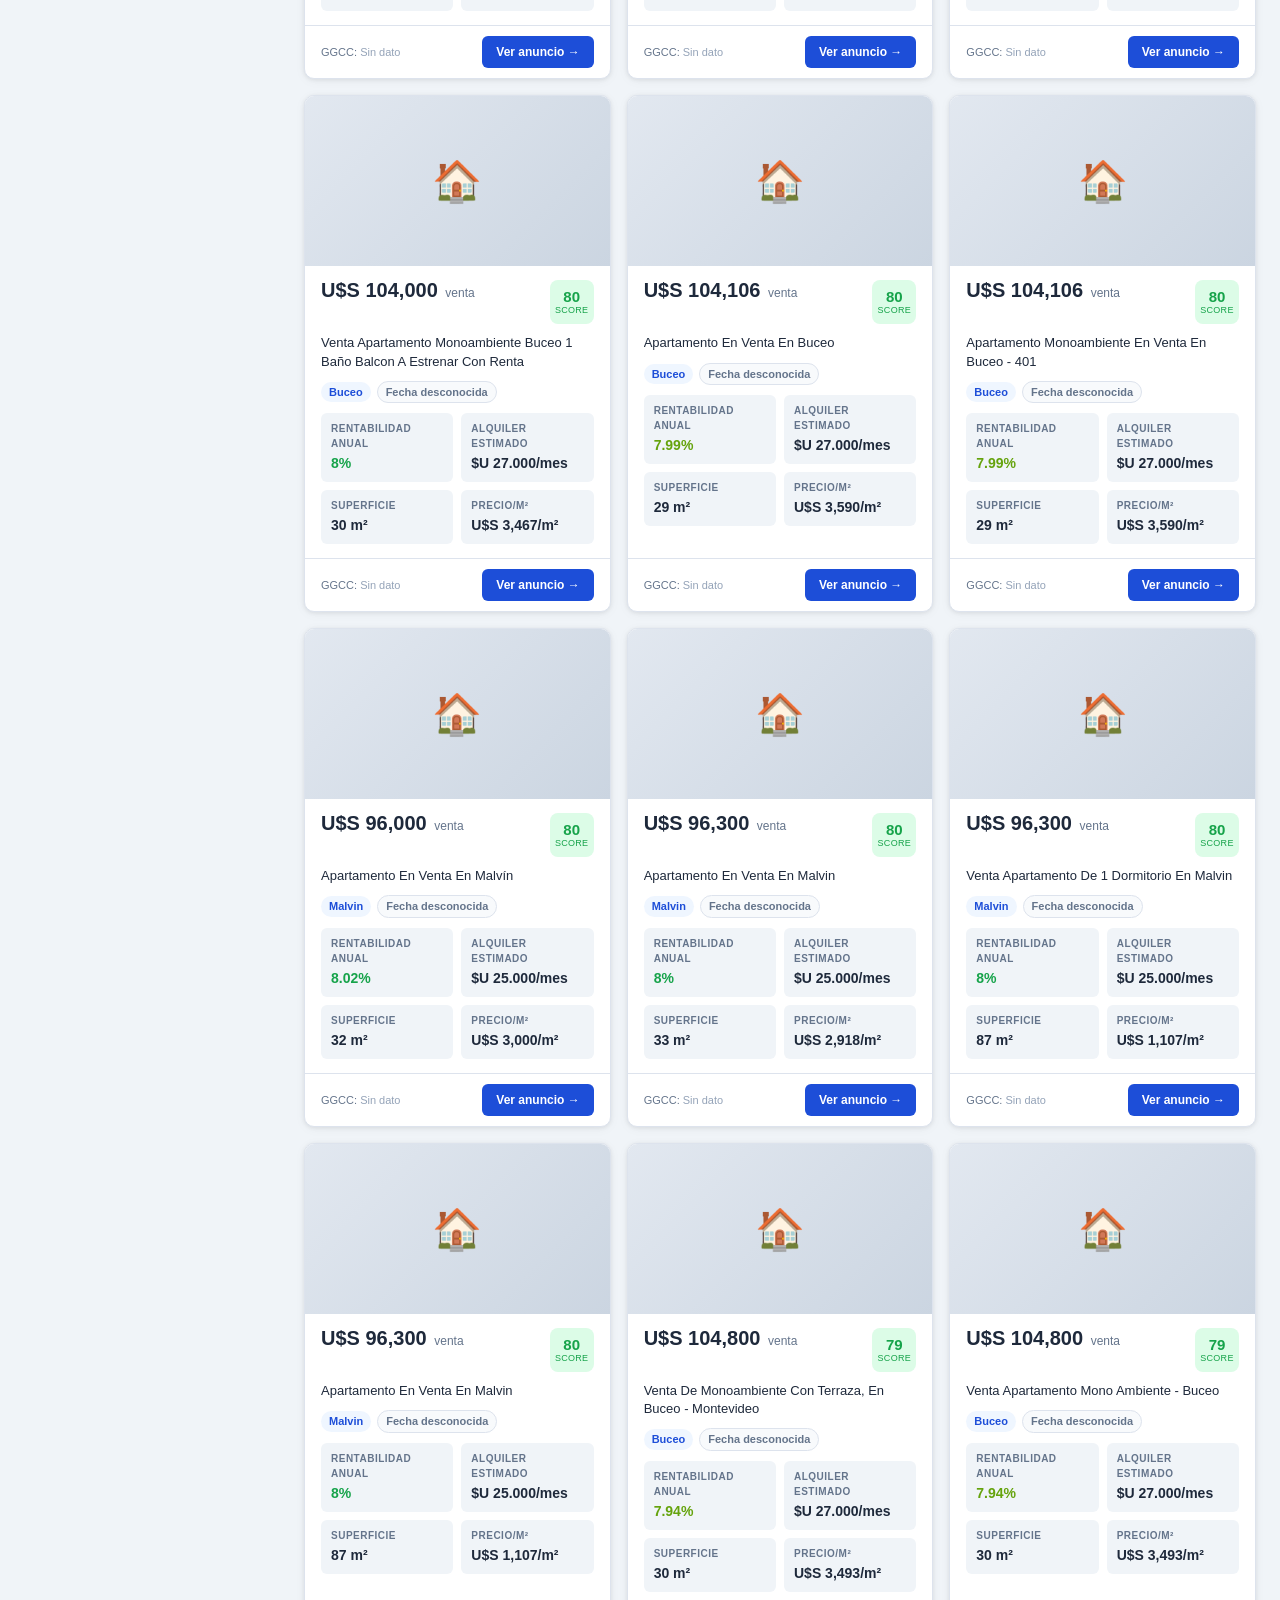
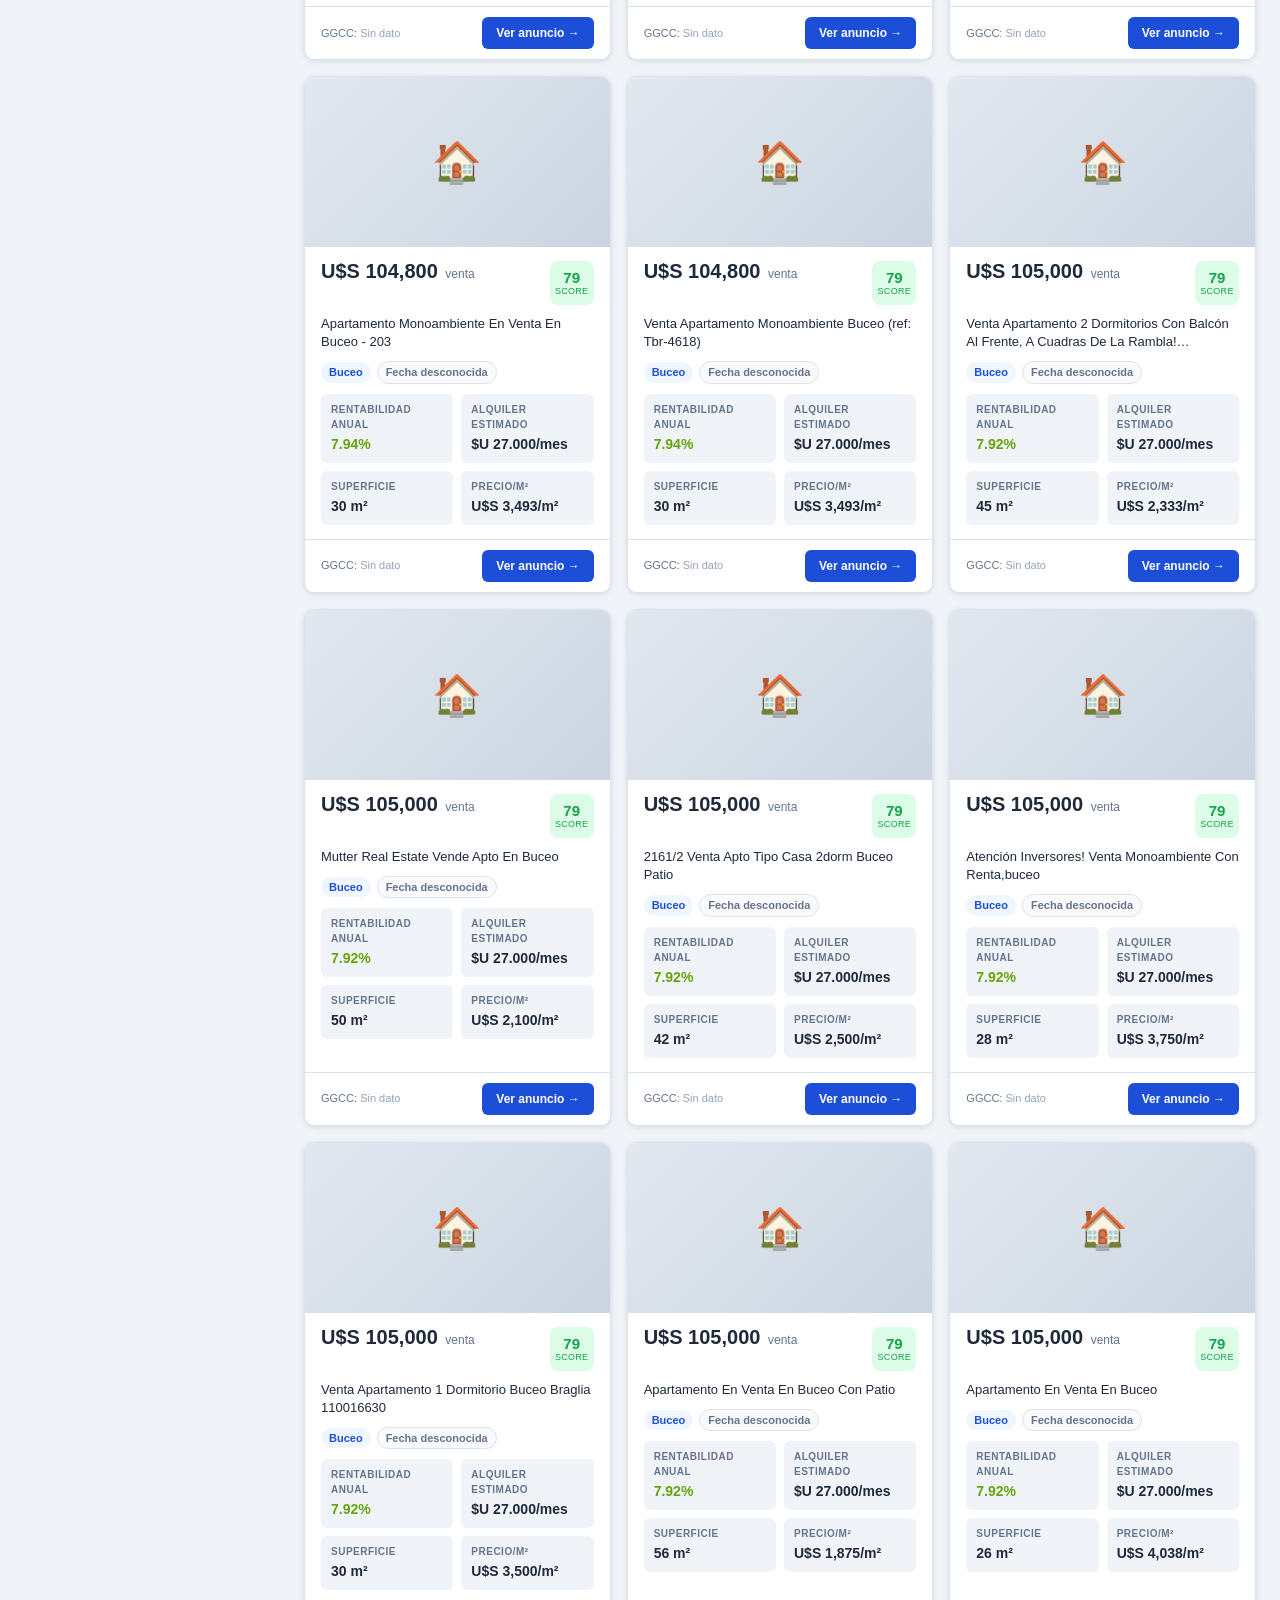
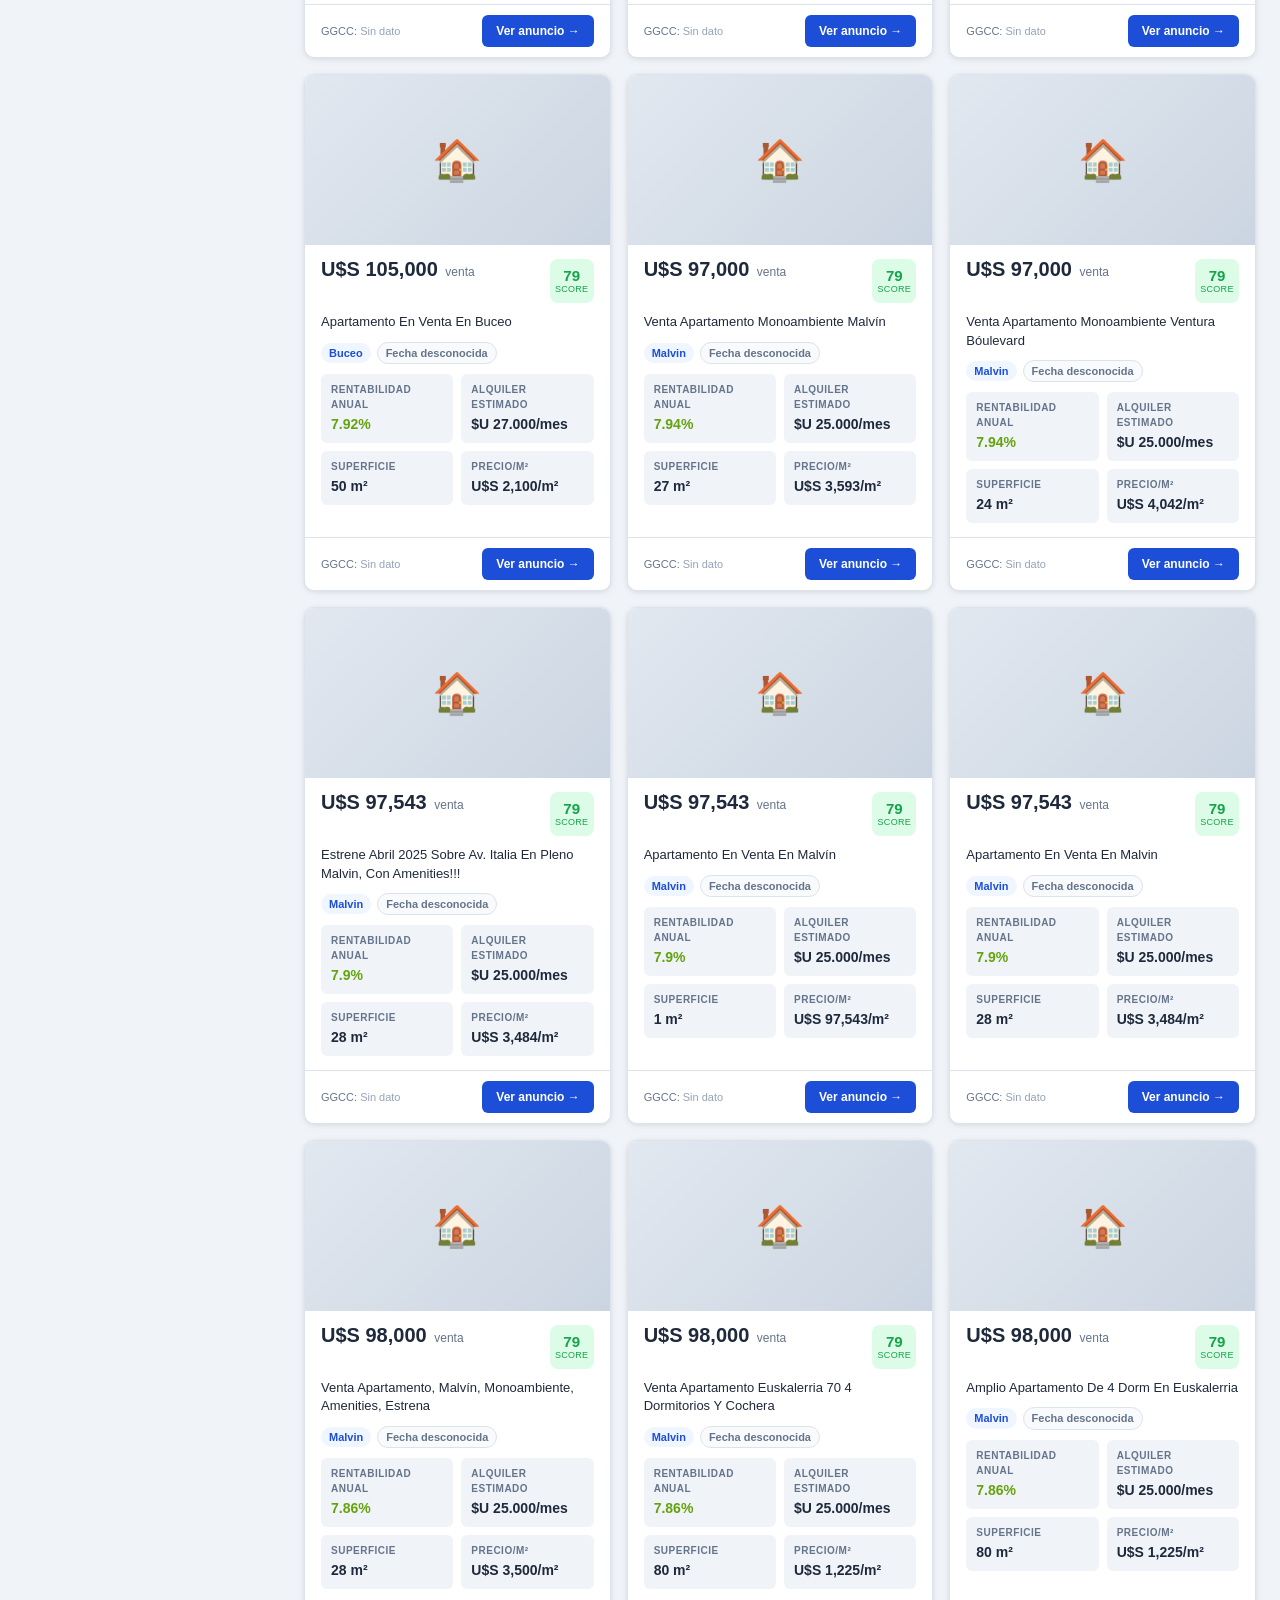
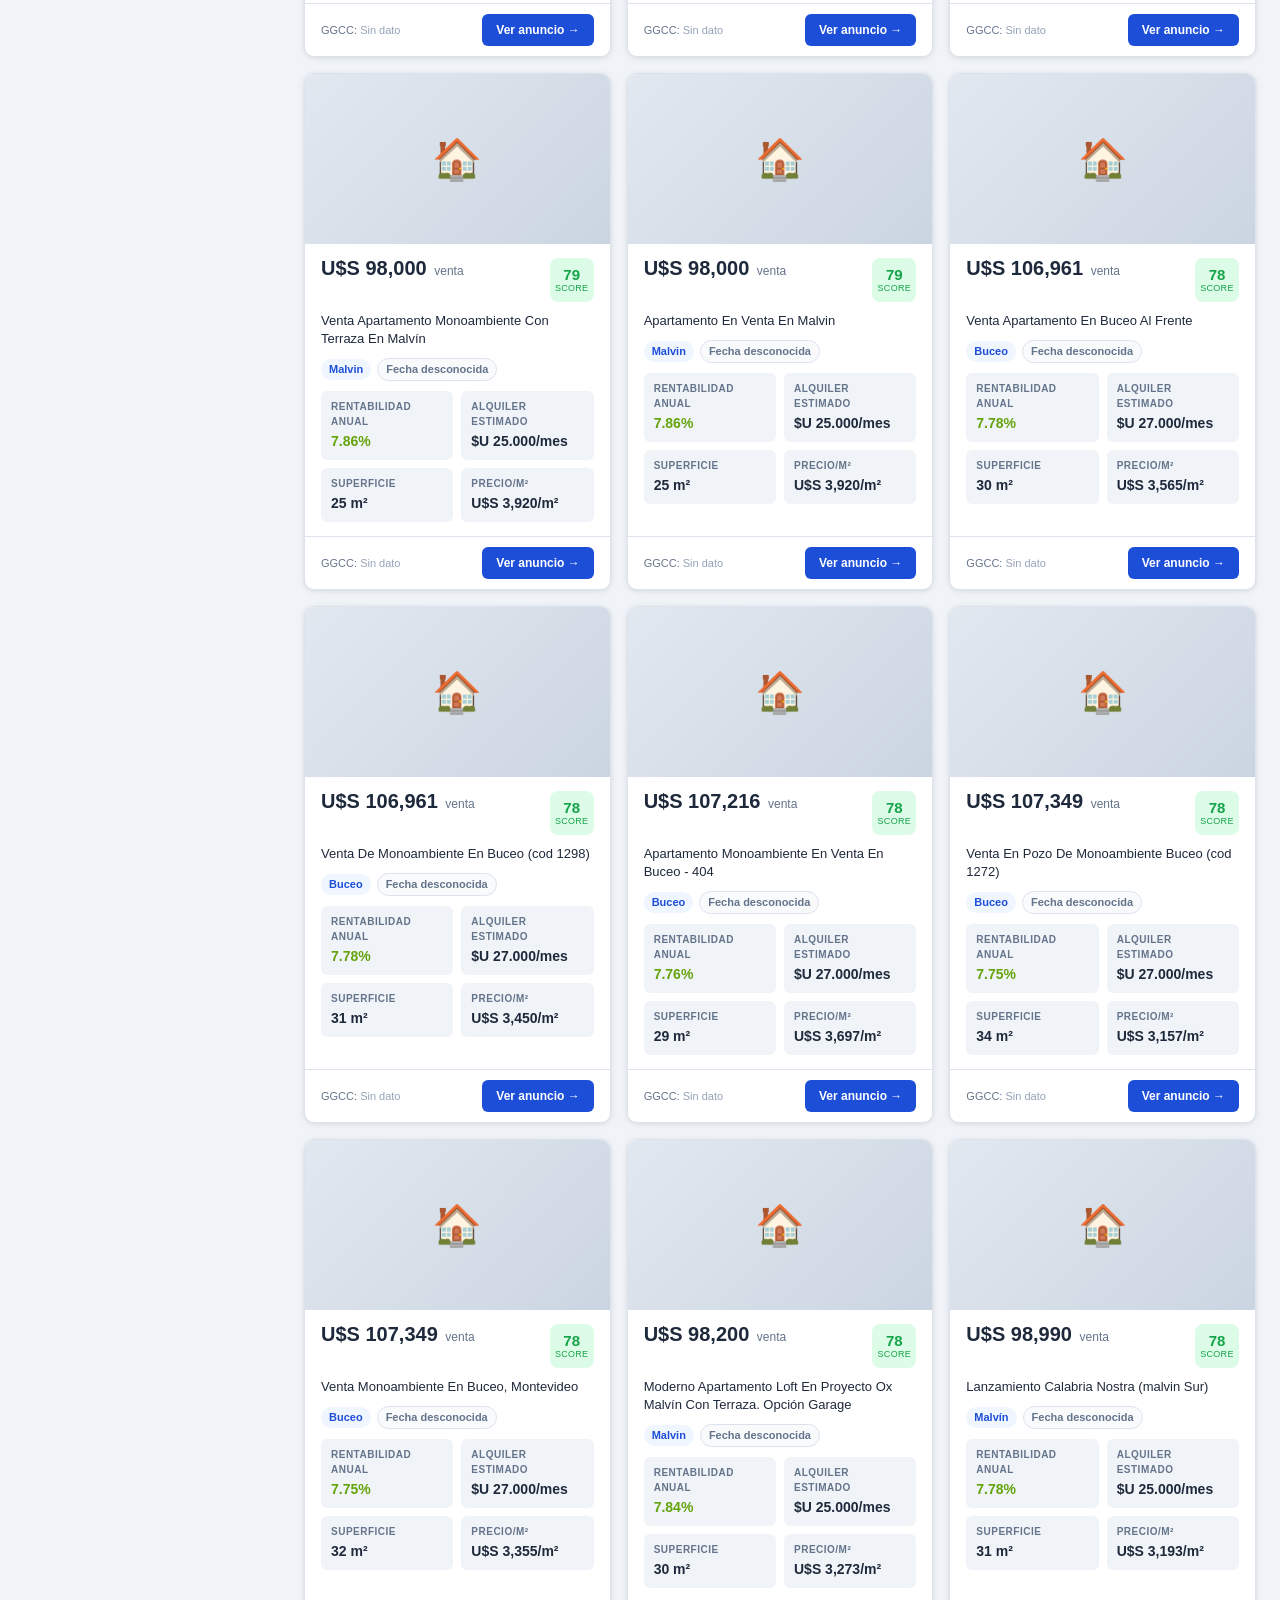
==== commit 9f9fb0dd: "actualizar UI" ====
--- a/index.html
+++ b/index.html
@@ -90,19 +90,10 @@
       </div>
     </div>
 
-    <!-- Zonas -->
+    <!-- Zonas (generado dinamicamente por app.js segun el JSON) -->
     <div class="filter-section">
       <span class="filter-label">Zonas</span>
-      <div class="checkbox-group">
-        <div class="checkbox-item">
-          <input type="checkbox" class="zone-cb" id="zone-buceo" value="buceo" checked />
-          <label for="zone-buceo">Buceo</label>
-        </div>
-        <div class="checkbox-item">
-          <input type="checkbox" class="zone-cb" id="zone-malvin" value="malvin" checked />
-          <label for="zone-malvin">Malvín</label>
-        </div>
-      </div>
+      <div class="checkbox-group" id="zone-checkboxes"></div>
     </div>
 
     <button id="btn-reset" class="btn-reset">Restablecer filtros</button>
